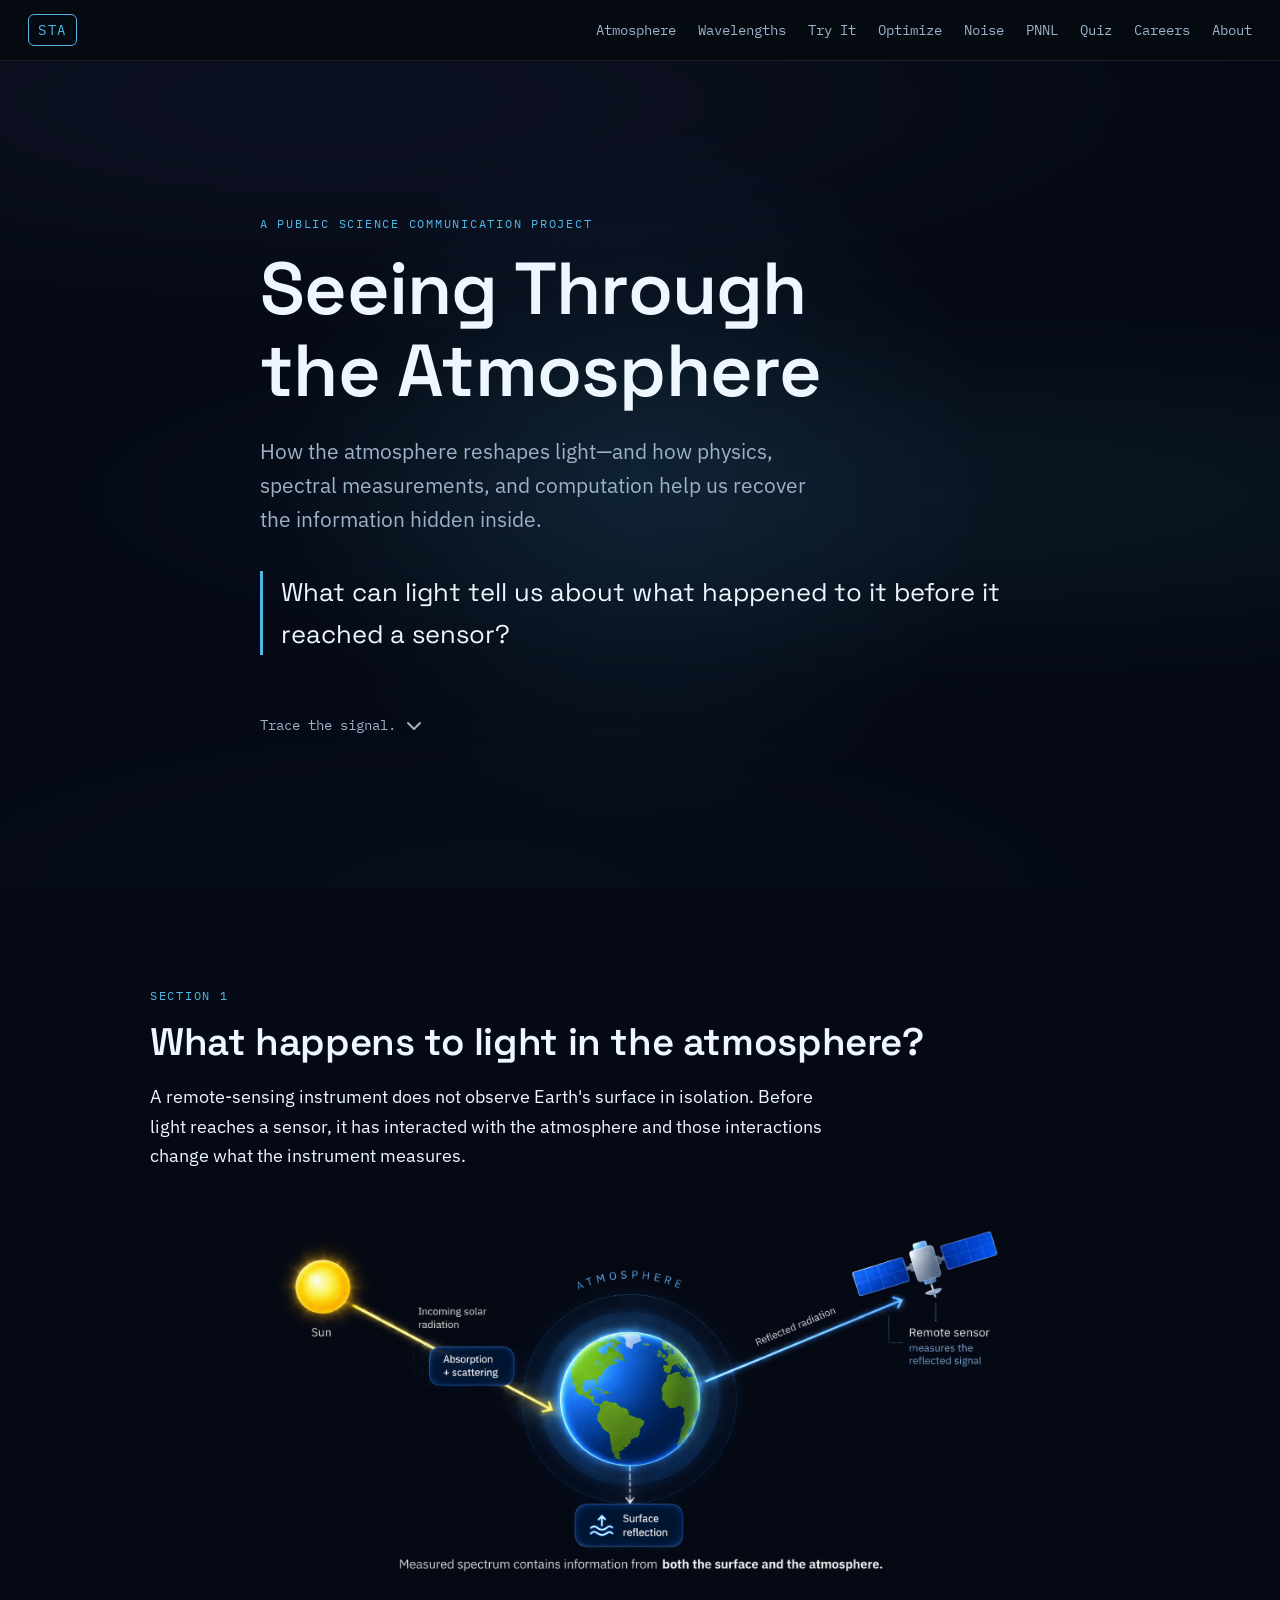
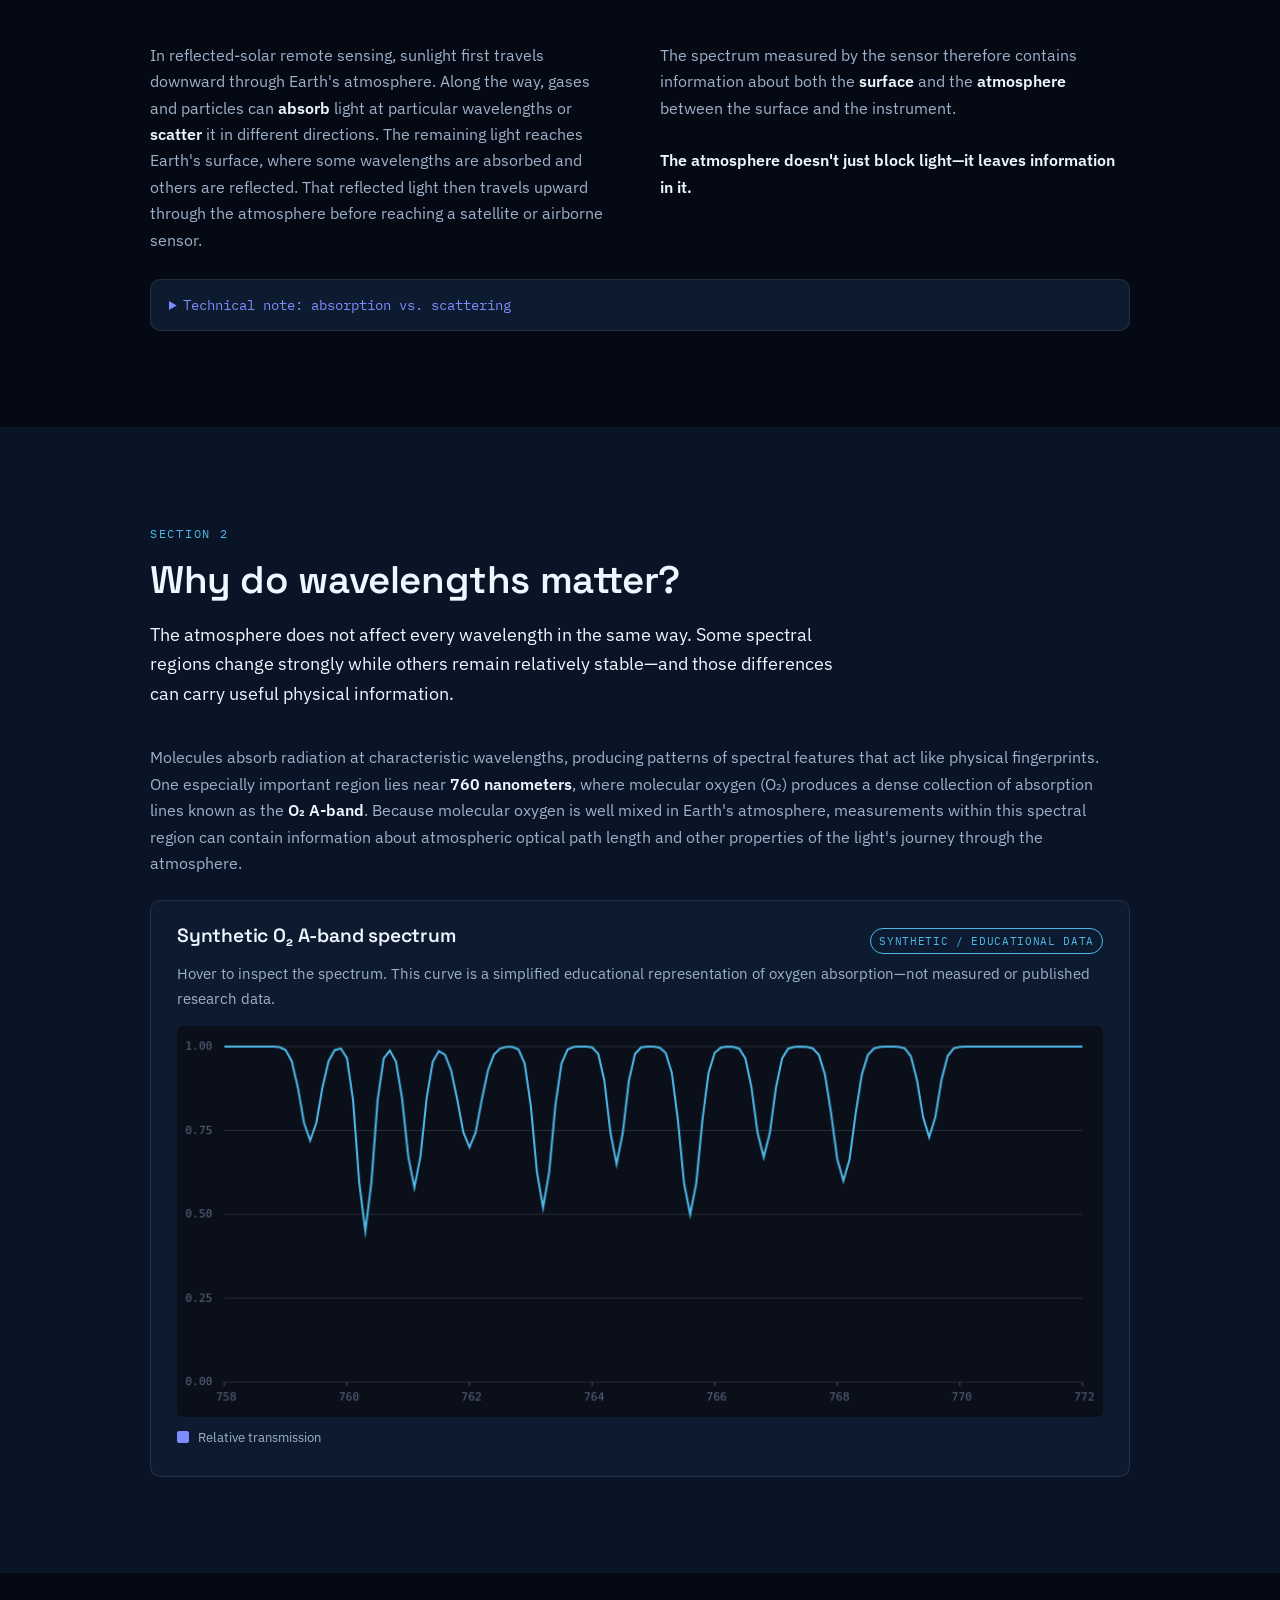
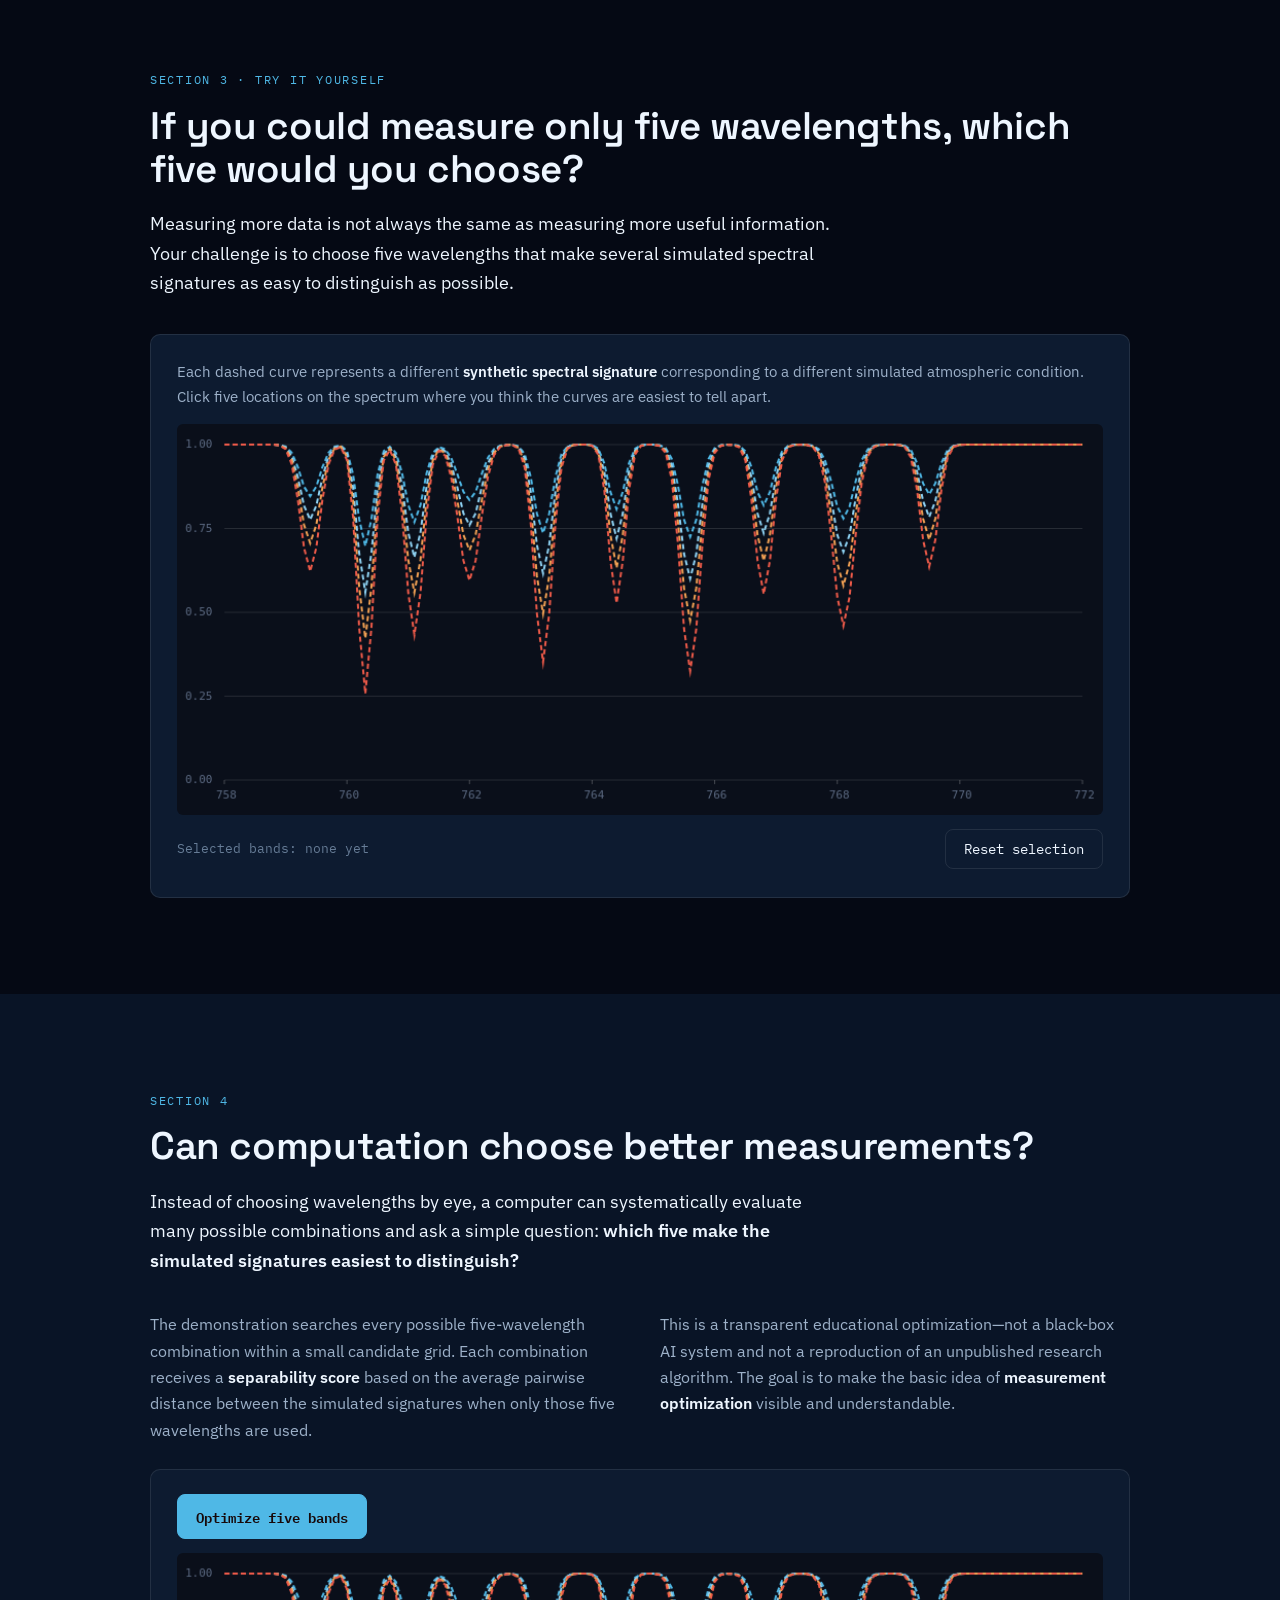
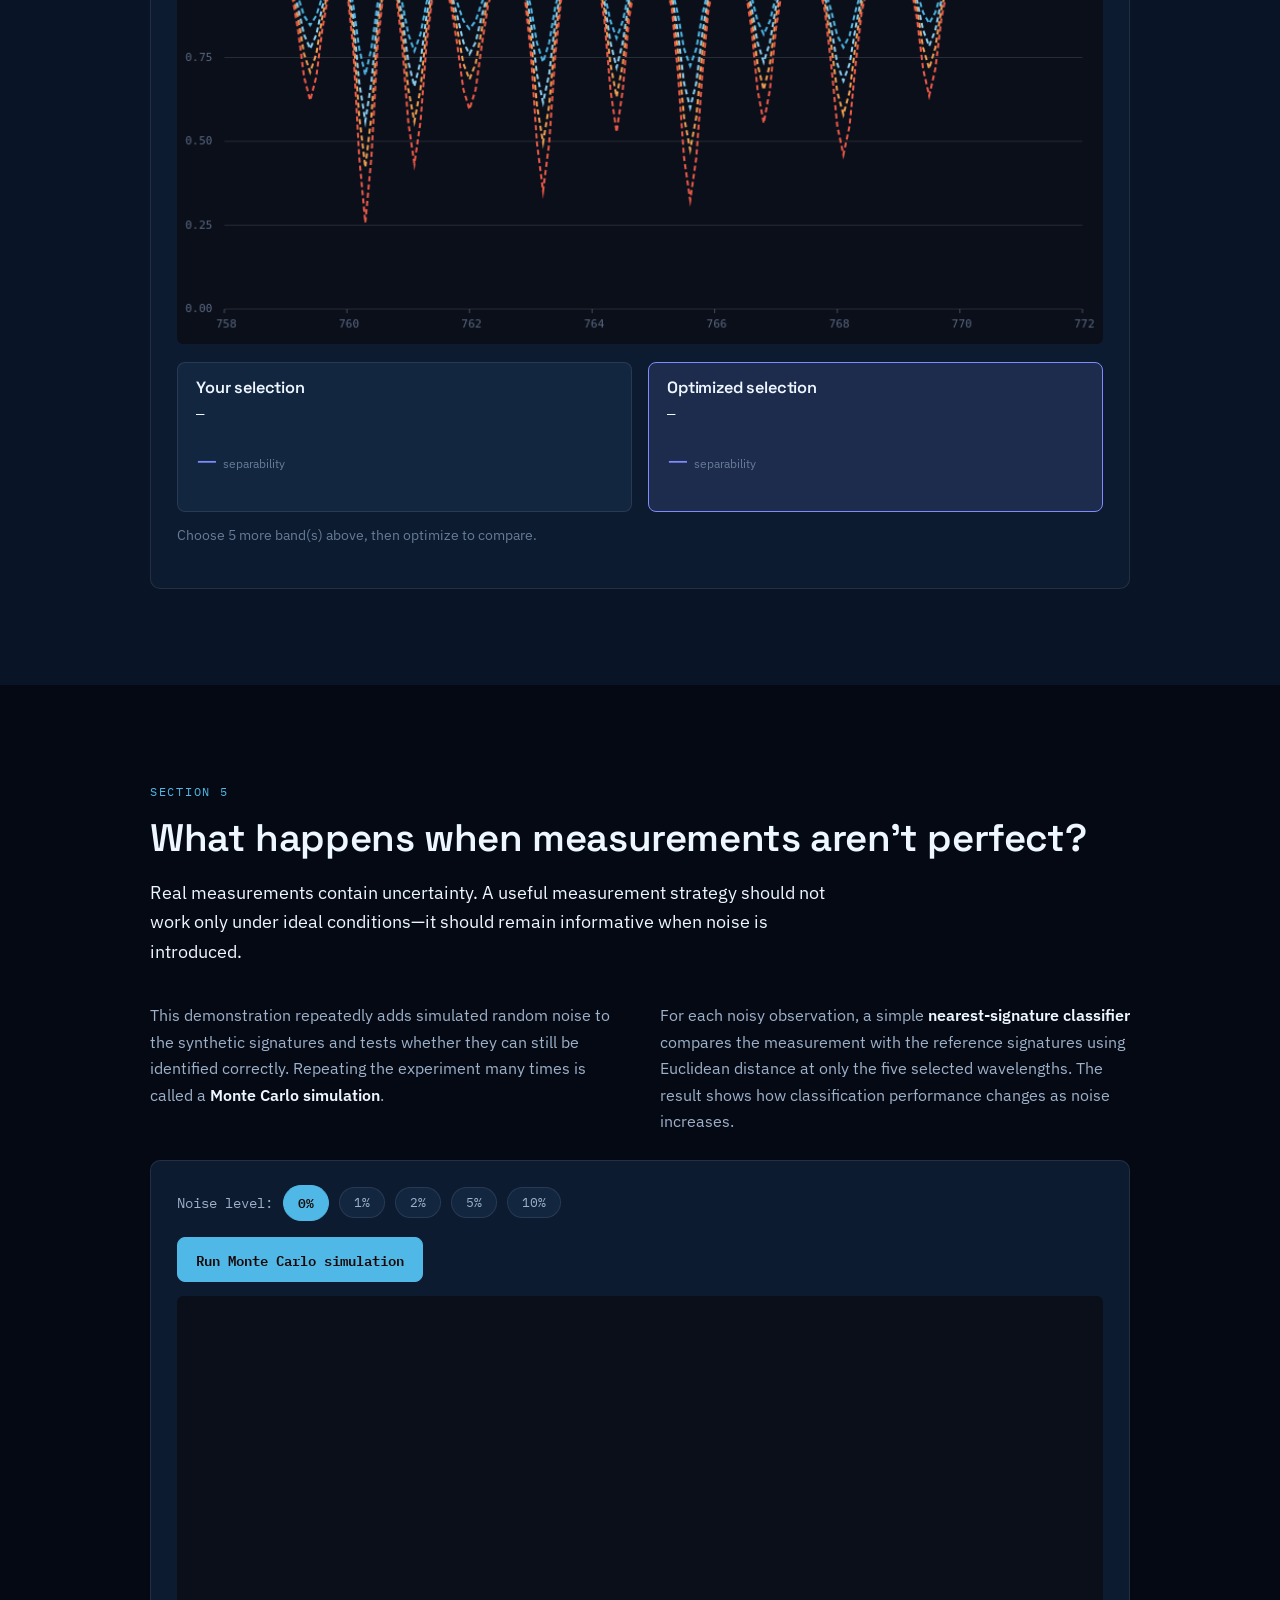
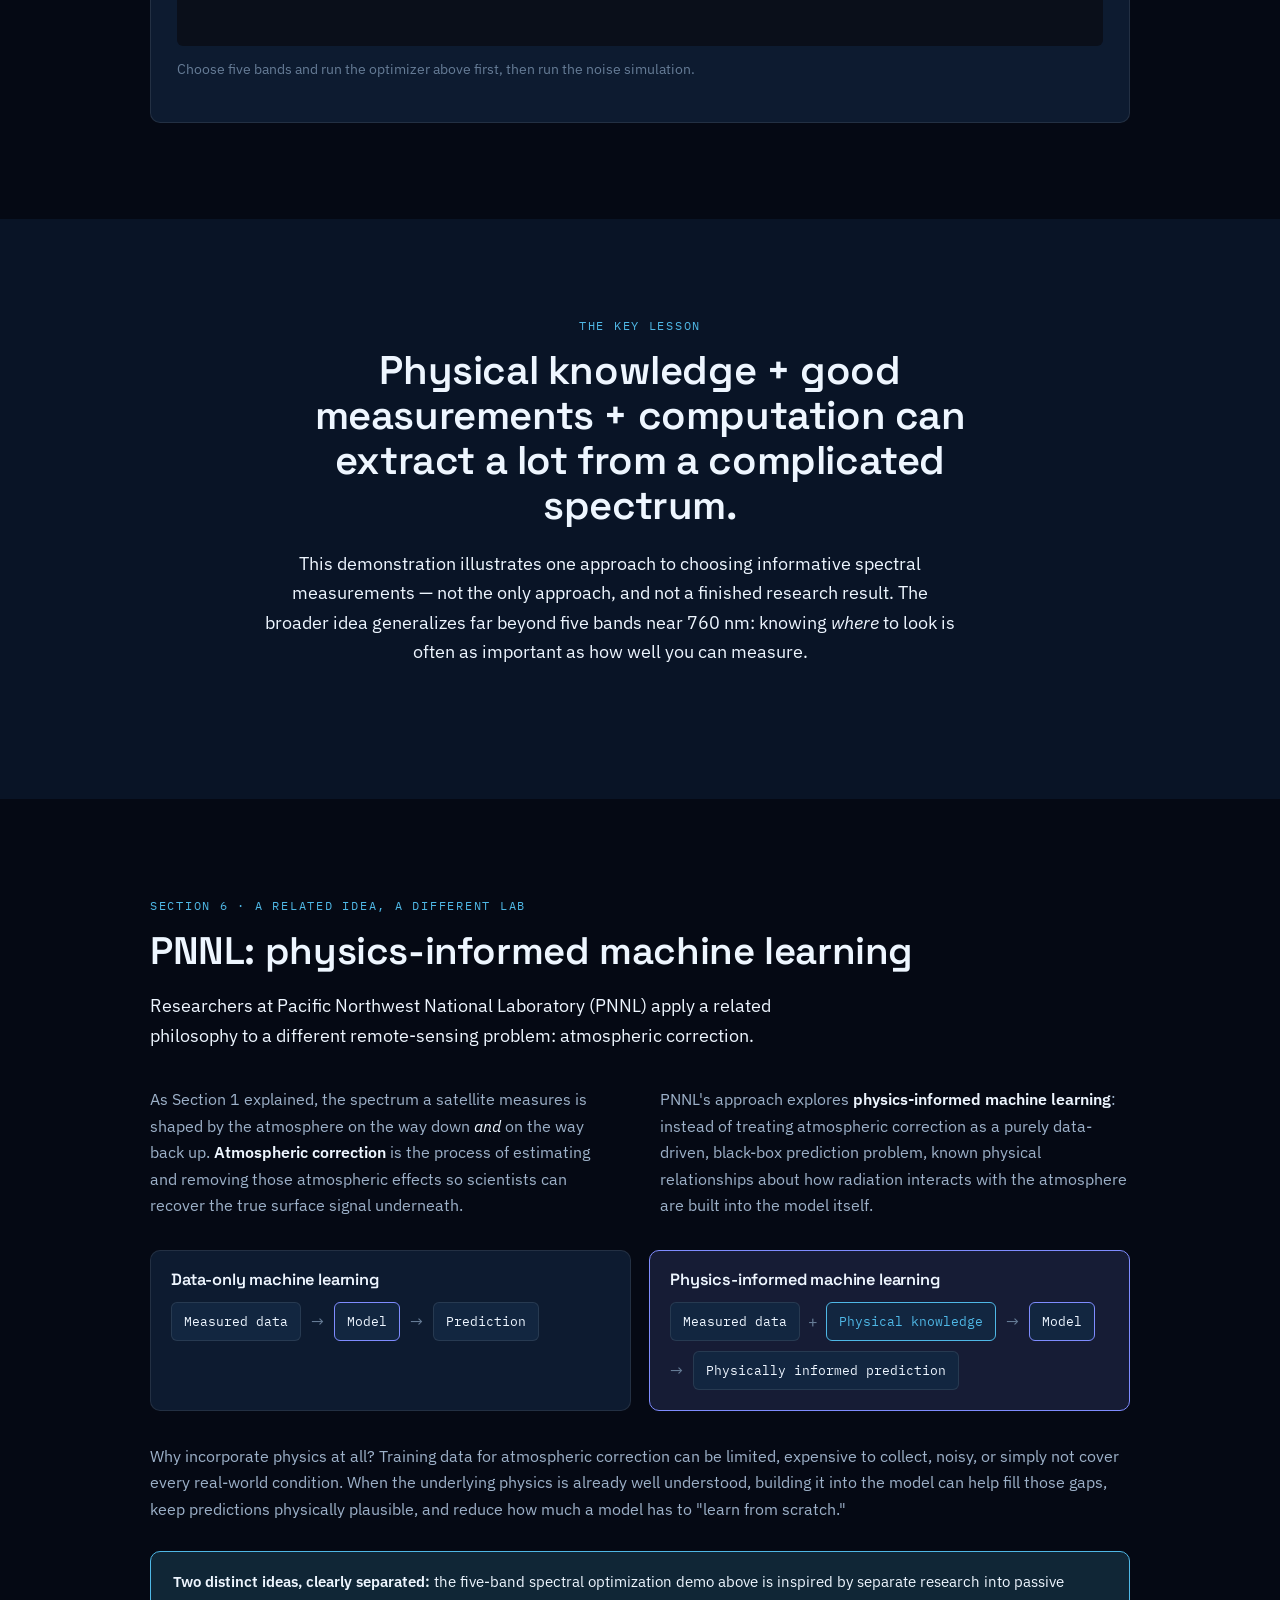
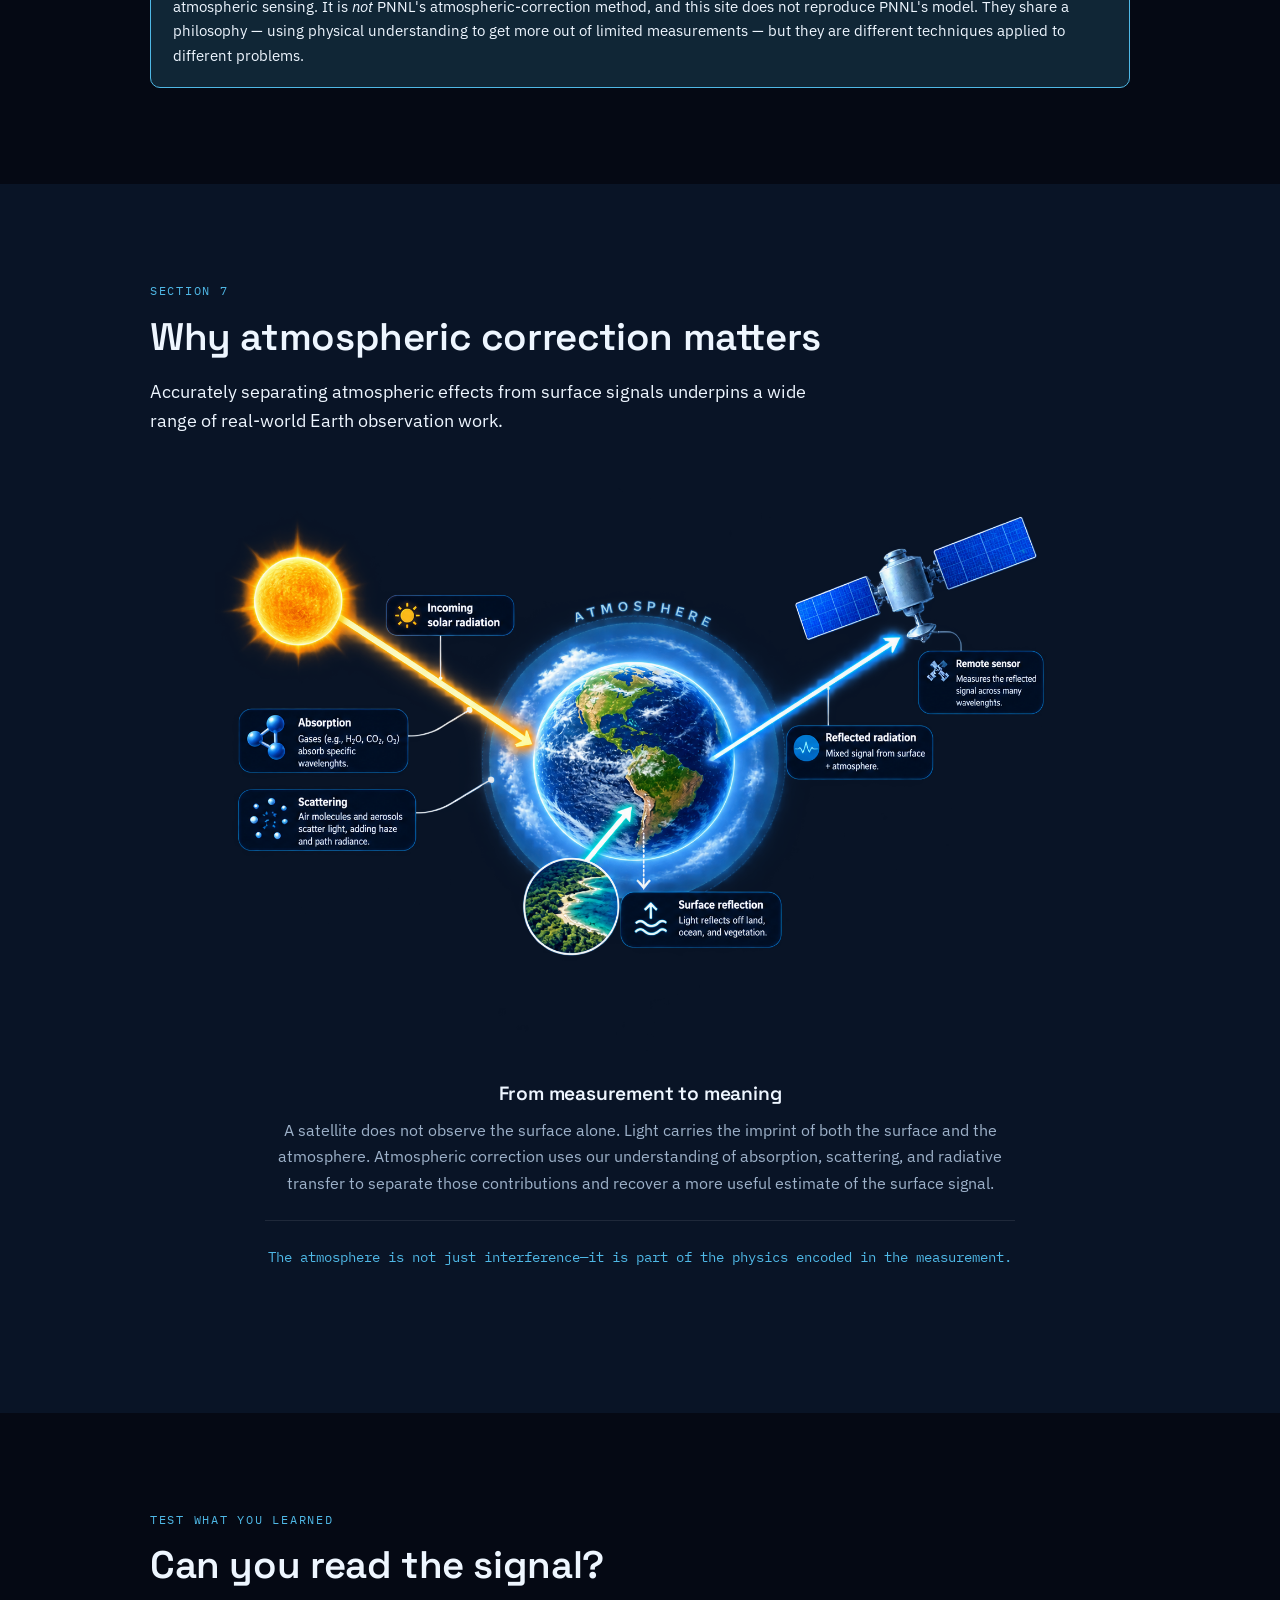
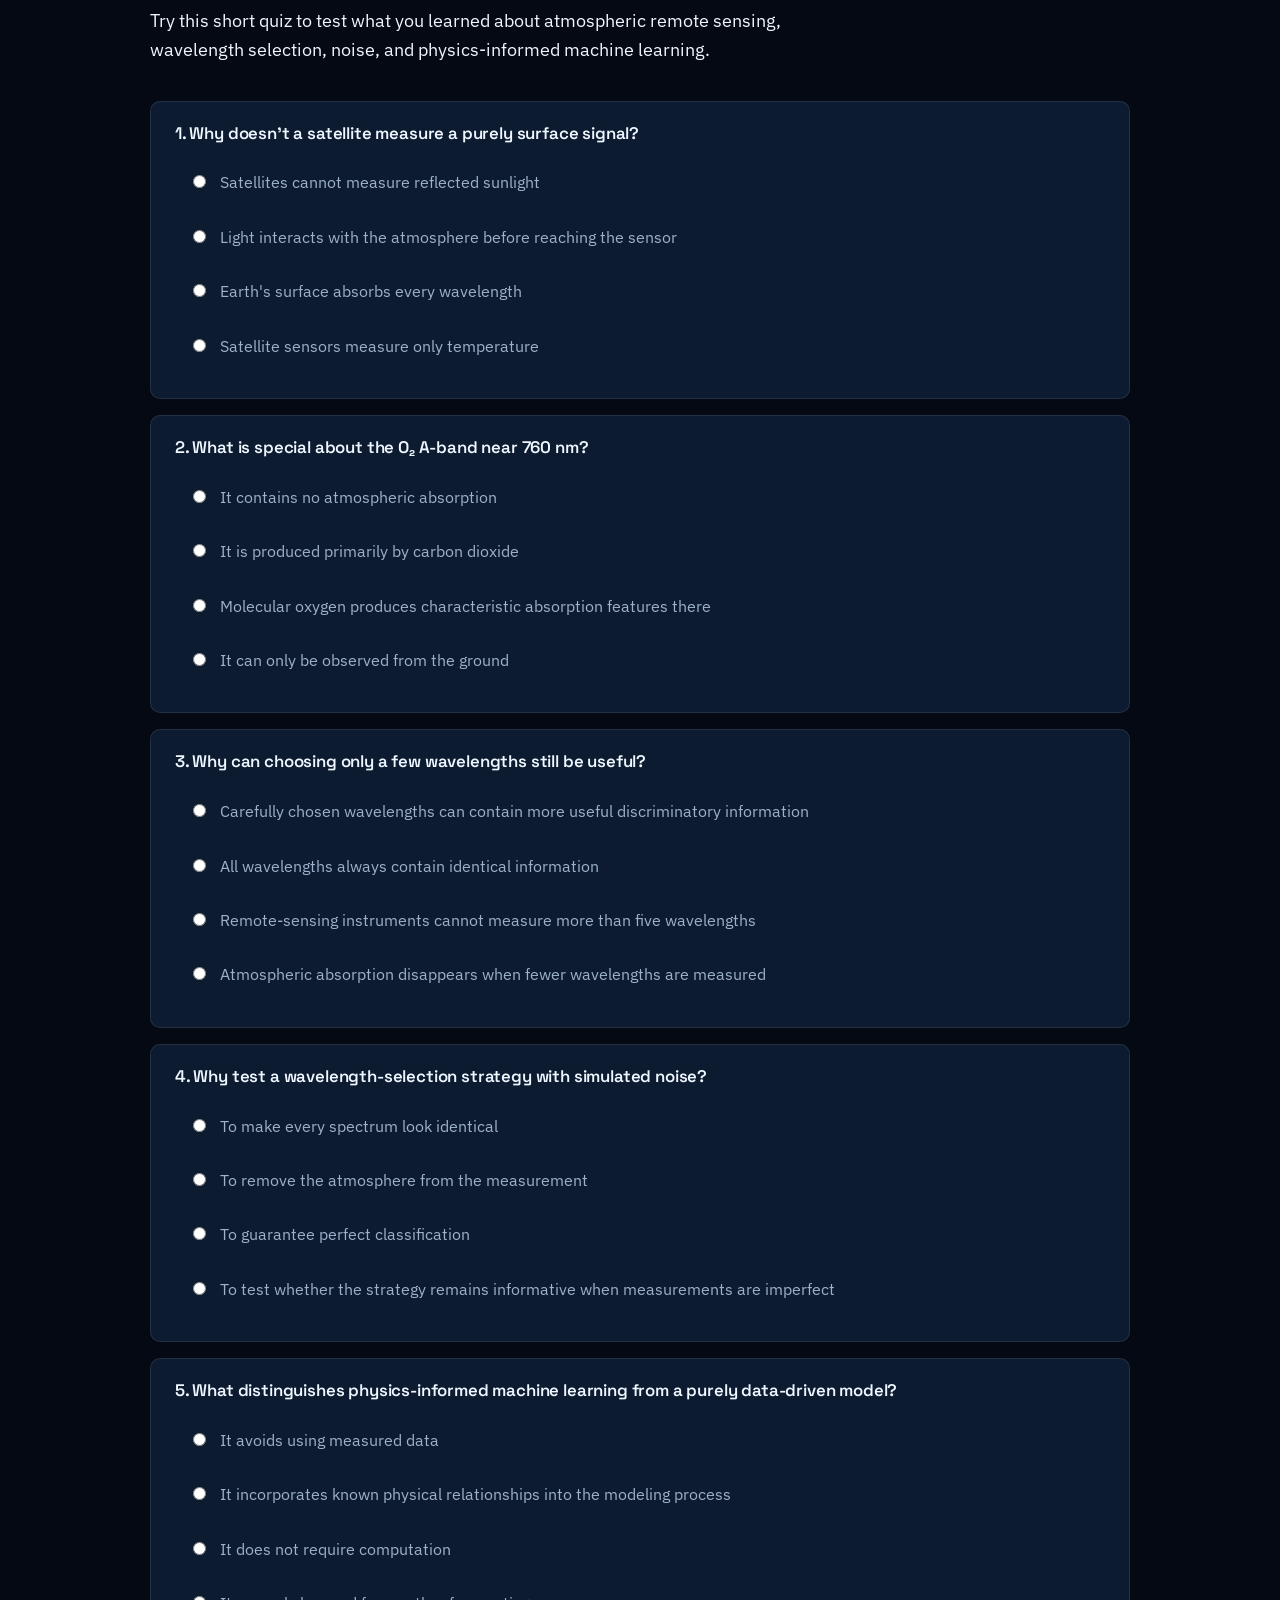
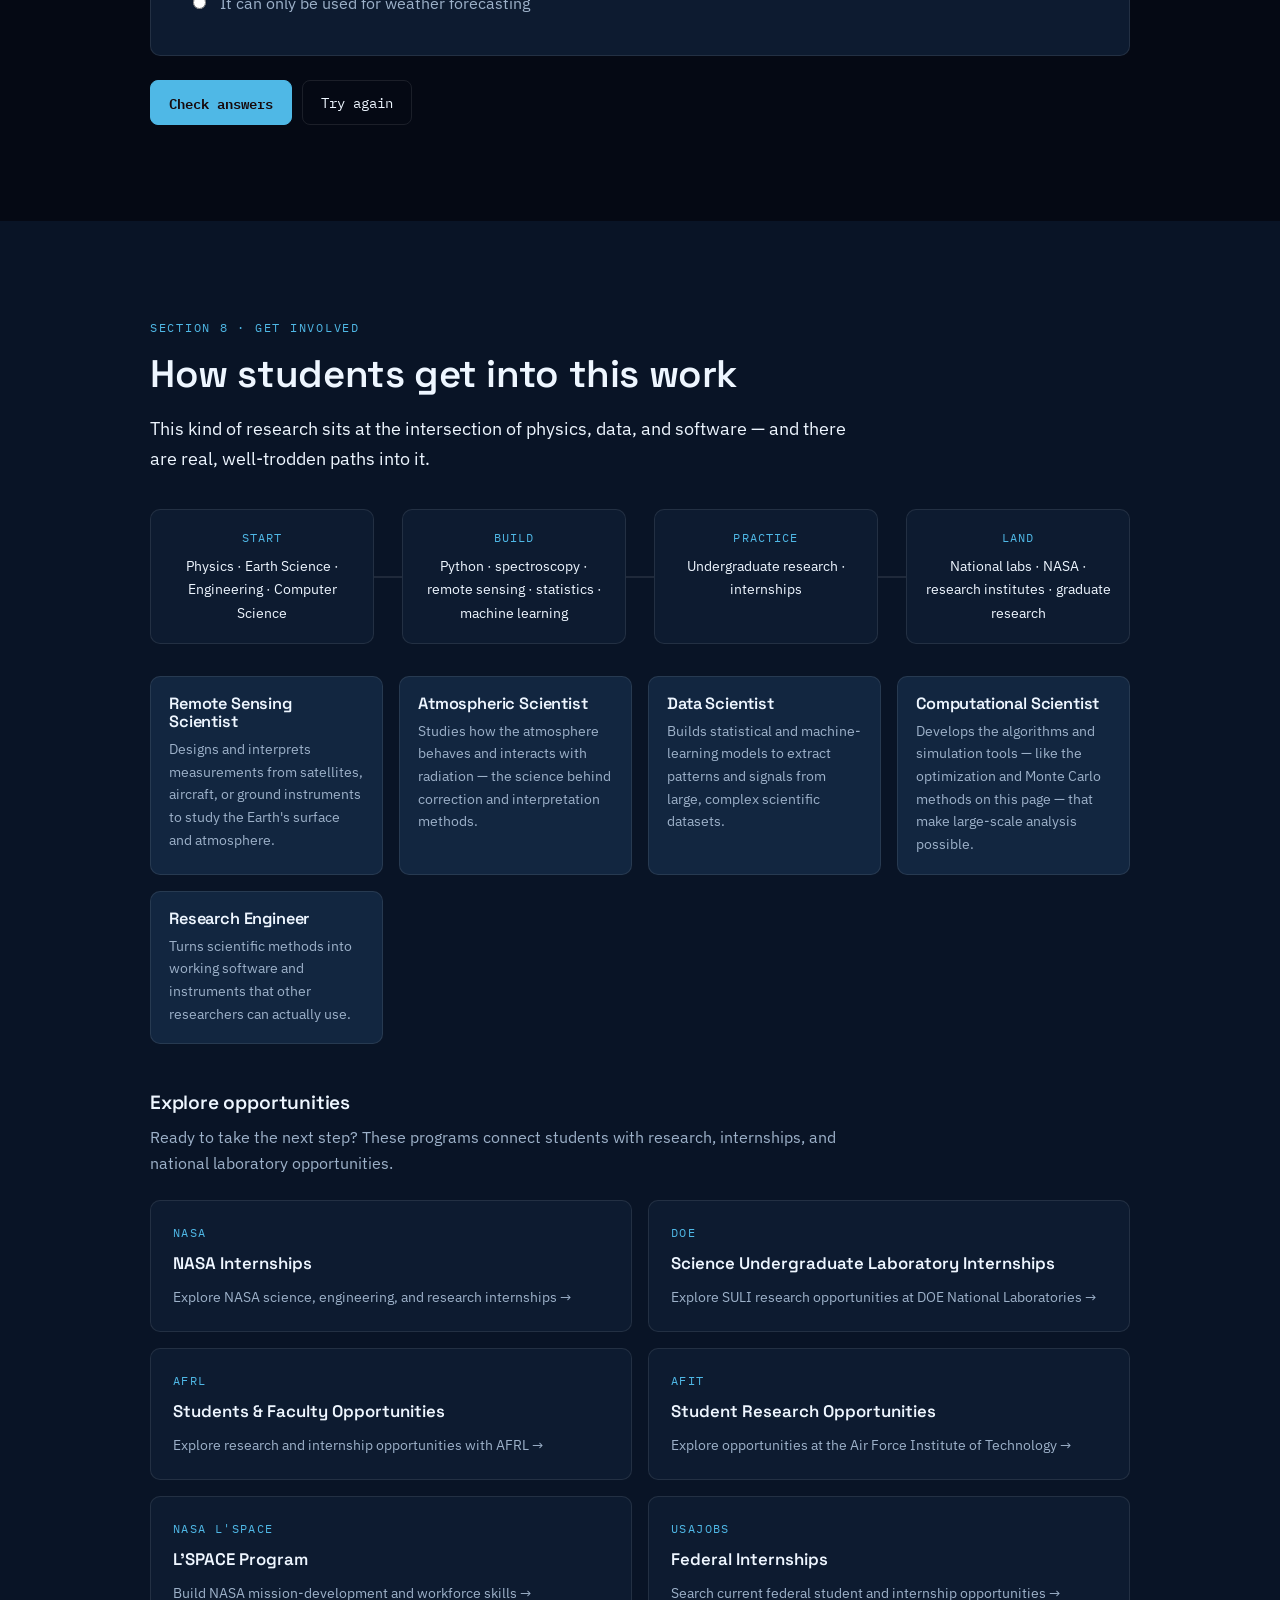
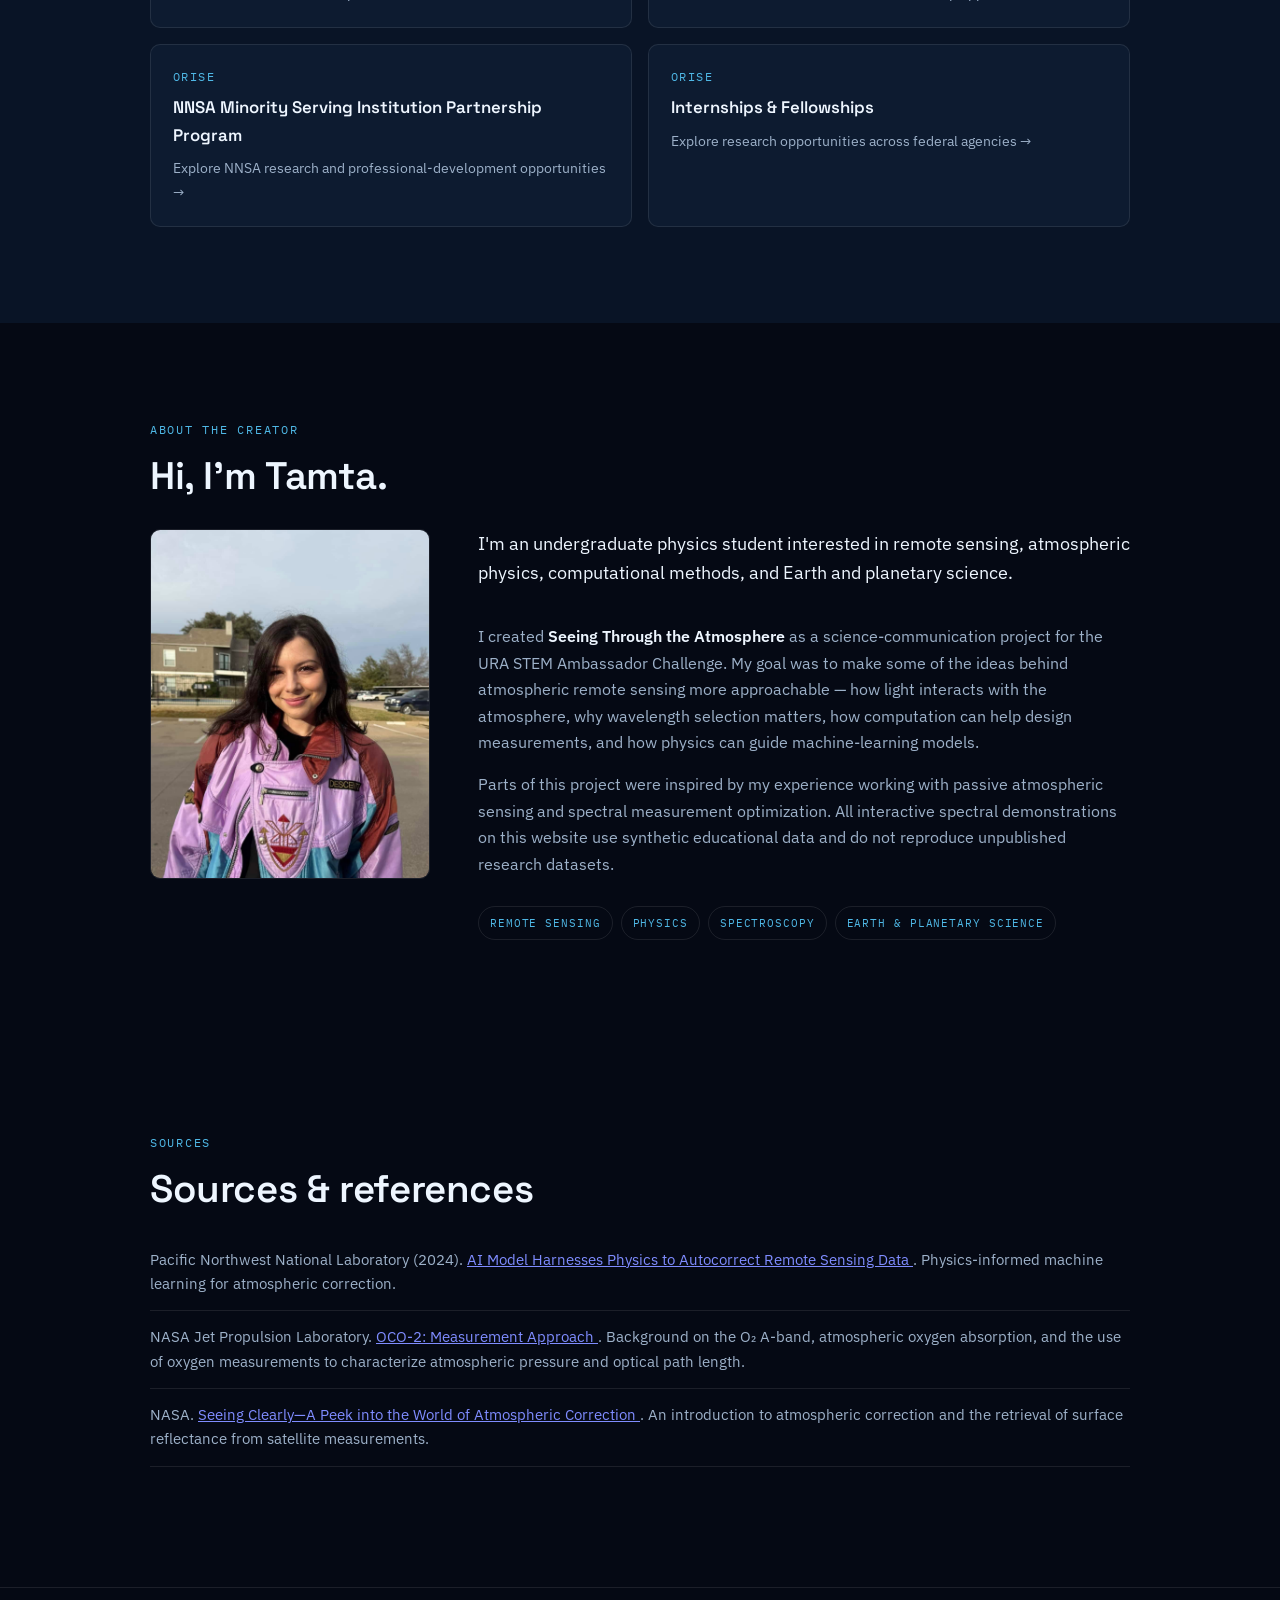
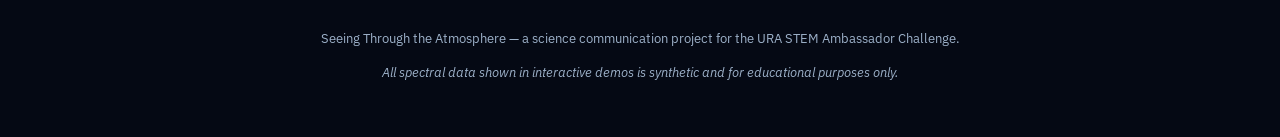
==== docs/index.html @ 49d5c873 "Update index.html" ====
<!DOCTYPE html>
<html lang="en">

<head>
  <meta charset="UTF-8">

  <meta
    name="viewport"
    content="width=device-width, initial-scale=1.0"
  >

  <title>Seeing Through the Atmosphere</title>

  <meta
    name="description"
    content="Explore how the atmosphere reshapes light and how physics, spectral measurements, and computation help us recover information from remote-sensing data."
  >

  <link
    rel="preconnect"
    href="https://fonts.googleapis.com"
  >

  <link
    rel="preconnect"
    href="https://fonts.gstatic.com"
    crossorigin
  >

  <link
    href="https://fonts.googleapis.com/css2?family=Space+Grotesk:wght@400;500;600;700&family=IBM+Plex+Sans:wght@400;500;600&family=IBM+Plex+Mono:wght@400;500&display=swap"
    rel="stylesheet"
  >

  <link
    rel="stylesheet"
    href="styles.css"
  >
</head>


<body>


<!-- =========================================================
     NAVIGATION
========================================================= -->

<nav
  class="site-nav"
  id="siteNav"
>

  <a
    href="#hero"
    class="nav-brand"
  >
    STA
  </a>

  <button
    class="nav-toggle"
    id="navToggle"
    aria-label="Toggle navigation"
    aria-expanded="false"
  >
    <span></span>
    <span></span>
    <span></span>
  </button>

  <div
    class="nav-links"
    id="navLinks"
  >

    <a href="#atmosphere">
      Atmosphere
    </a>

    <a href="#wavelengths">
      Wavelengths
    </a>

    <a href="#choose">
      Try It
    </a>

    <a href="#optimize">
      Optimize
    </a>

    <a href="#noise">
      Noise
    </a>

    <a href="#pnnl">
      PNNL
    </a>

    <a href="#quiz">
      Quiz
    </a>

    <a href="#careers">
      Careers
    </a>

    <a href="#about">
      About
    </a>

  </div>

</nav>



<!-- =========================================================
     HERO
========================================================= -->

<header
  class="hero"
  id="hero"
>

  <div
    class="hero-atmosphere"
    aria-hidden="true"
  >

    <div class="hero-band band-1"></div>
    <div class="hero-band band-2"></div>
    <div class="hero-band band-3"></div>
    <div class="hero-glow"></div>

  </div>


  <div class="hero-content">

    <p class="eyebrow">
      A public science communication project
    </p>

    <h1>
      Seeing Through<br>
      the Atmosphere
    </h1>

    <p class="hero-subtitle">
      How the atmosphere reshapes light—and how physics,
      spectral measurements, and computation help us recover
      the information hidden inside.
    </p>

    <p class="hero-question">
      What can light tell us about what happened to it
      before it reached a sensor?
    </p>

    <a
      href="#atmosphere"
      class="scroll-cue"
      aria-label="Scroll to the atmosphere section"
    >

      <span>
        Trace the signal.
      </span>

      <svg
        width="20"
        height="20"
        viewBox="0 0 20 20"
        fill="none"
      >
        <path
          d="M4 7L10 13L16 7"
          stroke="currentColor"
          stroke-width="2"
          stroke-linecap="round"
          stroke-linejoin="round"
        />
      </svg>

    </a>

  </div>

</header>



<main>



<!-- =========================================================
     SECTION 1 — WHAT HAPPENS TO LIGHT?
========================================================= -->

<section
  class="section"
  id="atmosphere"
>

  <div class="section-inner">

    <p class="eyebrow">
      Section 1
    </p>

    <h2>
      What happens to light in the atmosphere?
    </h2>

    <p class="lede">
      A remote-sensing instrument does not observe Earth's
      surface in isolation. Before light reaches a sensor,
      it has interacted with the atmosphere and those
      interactions change what the instrument measures.
    </p>

    <div class="remote-sensing-image-wrap">
      <img
        src="remote-sensing-diagram.png"
        alt="Diagram showing sunlight traveling through Earth's atmosphere to the surface, reflecting upward through the atmosphere, and reaching a remote sensor."
        class="remote-sensing-image"
      >
    </div>

    <div class="text-columns">

      <p>
        In reflected-solar remote sensing, sunlight first
        travels downward through Earth's atmosphere. Along
        the way, gases and particles can
        <strong>absorb</strong>
        light at particular wavelengths or
        <strong>scatter</strong>
        it in different directions.

        The remaining light reaches Earth's surface, where
        some wavelengths are absorbed and others are
        reflected. That reflected light then travels upward
        through the atmosphere before reaching a satellite
        or airborne sensor.
      </p>

      <p>
        The spectrum measured by the sensor therefore
        contains information about both the
        <strong>surface</strong>
        and the
        <strong>atmosphere</strong>
        between the surface and the instrument.

        <br><br>

        <strong>
          The atmosphere doesn't just block light—it leaves
          information in it.
        </strong>
      </p>

    </div>


    <details class="tech-note">

      <summary>
        Technical note: absorption vs. scattering
      </summary>

      <p>
        <strong>Absorption</strong>
        occurs when atmospheric molecules interact with
        radiation at characteristic wavelengths. Gases such
        as O₂, H₂O, and CO₂ therefore produce recognizable
        features in measured spectra.
      </p>

      <p>
        <strong>Scattering</strong>
        changes the direction in which radiation travels.
        Its strength and wavelength dependence depend on the
        molecules or particles involved, so scattering can
        also alter the signal measured by a remote sensor.
      </p>

    </details>

  </div>

</section>



<!-- =========================================================
     SECTION 2 — WHY WAVELENGTHS MATTER
========================================================= -->

<section
  class="section section-alt"
  id="wavelengths"
>

  <div class="section-inner">

    <p class="eyebrow">
      Section 2
    </p>

    <h2>
      Why do wavelengths matter?
    </h2>

    <p class="lede">
      The atmosphere does not affect every wavelength in the
      same way. Some spectral regions change strongly while
      others remain relatively stable—and those differences
      can carry useful physical information.
    </p>

    <p>
      Molecules absorb radiation at characteristic
      wavelengths, producing patterns of spectral features
      that act like physical fingerprints.

      One especially important region lies near
      <strong>760 nanometers</strong>,
      where molecular oxygen (O₂) produces a dense collection
      of absorption lines known as the
      <strong>O₂ A-band</strong>.

      Because molecular oxygen is well mixed in Earth's
      atmosphere, measurements within this spectral region
      can contain information about atmospheric optical path
      length and other properties of the light's journey
      through the atmosphere.
    </p>


    <div class="spectrum-panel">

      <div class="spectrum-header">

        <h3>
          Synthetic O₂ A-band spectrum
        </h3>

        <span class="synthetic-tag">
          Synthetic / educational data
        </span>

      </div>


      <p class="spectrum-caption">
        Hover to inspect the spectrum. This curve is a
        simplified educational representation of oxygen
        absorption—not measured or published research data.
      </p>


      <div class="canvas-wrap">

        <canvas
          id="baseSpectrumCanvas"
          width="900"
          height="380"
          role="img"
          aria-label="Synthetic relative transmission spectrum illustrating oxygen absorption features near the O2 A-band."
        >
        </canvas>

        <div
          class="canvas-tooltip"
          id="baseTooltip"
          hidden
        >
        </div>

      </div>


      <div class="spectrum-legend">

        <span>
          <i class="swatch swatch-signal"></i>
          Relative transmission
        </span>

      </div>

    </div>

  </div>

</section>



<!-- =========================================================
     SECTION 3 — CHOOSE FIVE WAVELENGTHS
========================================================= -->

<section
  class="section"
  id="choose"
>

  <div class="section-inner">

    <p class="eyebrow">
      Section 3 · Try it yourself
    </p>

    <h2>
      If you could measure only five wavelengths,
      which five would you choose?
    </h2>

    <p class="lede">
      Measuring more data is not always the same as measuring
      more useful information. Your challenge is to choose
      five wavelengths that make several simulated spectral
      signatures as easy to distinguish as possible.
    </p>


    <div class="activity-panel">

      <p class="activity-instructions">
        Each dashed curve represents a different
        <strong>synthetic spectral signature</strong>
        corresponding to a different simulated atmospheric
        condition.

        Click five locations on the spectrum where you think
        the curves are easiest to tell apart.
      </p>


      <div class="canvas-wrap">

        <canvas
          id="chooseCanvas"
          width="900"
          height="380"
          role="img"
          aria-label="Interactive synthetic spectral plot for selecting five wavelength bands."
        >
        </canvas>

        <div
          class="canvas-tooltip"
          id="chooseTooltip"
          hidden
        >
        </div>

      </div>


      <div class="activity-controls">

        <div
          class="selected-bands"
          id="selectedBandsList"
          aria-live="polite"
        >

          <span class="placeholder">
            Selected bands: none yet
          </span>

        </div>


        <div class="button-row">

          <button
            class="btn btn-secondary"
            id="resetChoose"
          >
            Reset selection
          </button>

        </div>

      </div>


      <div
        class="score-readout"
        id="chooseScoreReadout"
        hidden
      >

        <span class="score-label">
          Separability score
        </span>

        <span
          class="score-value"
          id="chooseScoreValue"
        >
          —
        </span>

        <p class="score-explain">
          This score estimates how far apart the synthetic
          signatures are, on average, when the comparison is
          restricted to your five selected wavelengths.
          Higher values indicate greater separation in this
          educational model.
        </p>

      </div>

    </div>

  </div>

</section>



<!-- =========================================================
     SECTION 4 — OPTIMIZATION
========================================================= -->

<section
  class="section section-alt"
  id="optimize"
>

  <div class="section-inner">

    <p class="eyebrow">
      Section 4
    </p>

    <h2>
      Can computation choose better measurements?
    </h2>

    <p class="lede">
      Instead of choosing wavelengths by eye, a computer can
      systematically evaluate many possible combinations and
      ask a simple question:
      <strong>
        which five make the simulated signatures easiest to
        distinguish?
      </strong>
    </p>


    <div class="text-columns">

      <p>
        The demonstration searches every possible
        five-wavelength combination within a small candidate
        grid.

        Each combination receives a
        <strong>separability score</strong>
        based on the average pairwise distance between the
        simulated signatures when only those five
        wavelengths are used.
      </p>

      <p>
        This is a transparent educational optimization—not
        a black-box AI system and not a reproduction of an
        unpublished research algorithm.

        The goal is to make the basic idea of
        <strong>measurement optimization</strong>
        visible and understandable.
      </p>

    </div>


    <div class="activity-panel">

      <button
        class="btn btn-primary"
        id="optimizeBtn"
      >
        Optimize five bands
      </button>


      <div class="canvas-wrap">

        <canvas
          id="optimizeCanvas"
          width="900"
          height="380"
          role="img"
          aria-label="Synthetic spectral plot comparing user-selected wavelength bands with computer-optimized bands."
        >
        </canvas>

      </div>


      <div
        class="compare-grid"
        id="compareGrid"
        hidden
      >

        <div class="compare-card">

          <h4>
            Your selection
          </h4>

          <p
            class="compare-bands"
            id="compareUserBands"
          >
            —
          </p>

          <p class="compare-score">

            <span id="compareUserScore">
              —
            </span>

            <small>
              separability
            </small>

          </p>

        </div>


        <div class="compare-card compare-card-highlight">

          <h4>
            Optimized selection
          </h4>

          <p
            class="compare-bands"
            id="compareOptBands"
          >
            —
          </p>

          <p class="compare-score">

            <span id="compareOptScore">
              —
            </span>

            <small>
              separability
            </small>

          </p>

        </div>

      </div>


      <p
        class="hint"
        id="optimizeHint"
      >
        Choose five bands in the section above first, then
        run the optimizer to compare your choices.
      </p>

    </div>

  </div>

</section>



<!-- =========================================================
     SECTION 5 — NOISE AND ROBUSTNESS
========================================================= -->

<section
  class="section"
  id="noise"
>

  <div class="section-inner">

    <p class="eyebrow">
      Section 5
    </p>

    <h2>
      What happens when measurements aren't perfect?
    </h2>

    <p class="lede">
      Real measurements contain uncertainty. A useful
      measurement strategy should not work only under ideal
      conditions—it should remain informative when noise is
      introduced.
    </p>


    <div class="text-columns">

      <p>
        This demonstration repeatedly adds simulated random
        noise to the synthetic signatures and tests whether
        they can still be identified correctly.

        Repeating the experiment many times is called a
        <strong>Monte Carlo simulation</strong>.
      </p>

      <p>
        For each noisy observation, a simple
        <strong>nearest-signature classifier</strong>
        compares the measurement with the reference
        signatures using Euclidean distance at only the five
        selected wavelengths.

        The result shows how classification performance
        changes as noise increases.
      </p>

    </div>


    <div class="activity-panel">

      <div
        class="noise-controls"
        role="group"
        aria-label="Select noise level"
      >

        <span class="noise-label">
          Noise level:
        </span>

        <button
          class="noise-btn active"
          data-noise="0"
        >
          0%
        </button>

        <button
          class="noise-btn"
          data-noise="1"
        >
          1%
        </button>

        <button
          class="noise-btn"
          data-noise="2"
        >
          2%
        </button>

        <button
          class="noise-btn"
          data-noise="5"
        >
          5%
        </button>

        <button
          class="noise-btn"
          data-noise="10"
        >
          10%
        </button>

      </div>


      <button
        class="btn btn-primary"
        id="runNoiseBtn"
      >
        Run Monte Carlo simulation
      </button>


      <div class="canvas-wrap">

        <canvas
          id="noiseCanvas"
          width="900"
          height="340"
          role="img"
          aria-label="Chart comparing classification accuracy for user-selected and optimized wavelength bands as simulated noise increases."
        >
        </canvas>

      </div>


      <p
        class="hint"
        id="noiseHint"
      >
        Choose five bands and run the optimizer above first,
        then run the noise simulation.
      </p>

    </div>

  </div>

</section>



<!-- ============ KEY LESSON ============ -->

<section
  class="section section-alt section-lesson"
  id="lesson"
>

  <div class="section-inner">

    <p class="eyebrow">
      The key lesson
    </p>

    <h2>
      Physical knowledge + good measurements + computation can extract a lot from a complicated spectrum.
    </h2>

    <p class="lede">
      This demonstration illustrates one approach to choosing informative
      spectral measurements — not the only approach, and not a finished
      research result. The broader idea generalizes far beyond five bands
      near 760 nm: knowing <em>where</em> to look is often as important as
      how well you can measure.
    </p>

  </div>

</section>



<!-- ============ PNNL PHYSICS-INFORMED ML ============ -->

<section
  class="section"
  id="pnnl"
>

  <div class="section-inner">

    <p class="eyebrow">
      Section 6 · A related idea, a different lab
    </p>

    <h2>
      PNNL: physics-informed machine learning
    </h2>

    <p class="lede">
      Researchers at Pacific Northwest National Laboratory (PNNL) apply
      a related philosophy to a different remote-sensing problem:
      atmospheric correction.
    </p>


    <div class="text-columns">

      <p>
        As Section 1 explained, the spectrum a satellite measures is shaped
        by the atmosphere on the way down <em>and</em> on the way back up.
        <strong>Atmospheric correction</strong> is the process of estimating
        and removing those atmospheric effects so scientists can recover
        the true surface signal underneath.
      </p>

      <p>
        PNNL's approach explores
        <strong>physics-informed machine learning</strong>:
        instead of treating atmospheric correction as a purely data-driven,
        black-box prediction problem, known physical relationships about how
        radiation interacts with the atmosphere are built into the model itself.
      </p>

    </div>


    <div class="ml-compare">

      <div class="ml-diagram">

        <h4>
          Data-only machine learning
        </h4>

        <div class="ml-flow">

          <span class="ml-box">
            Measured data
          </span>

          <span class="ml-arrow">
            →
          </span>

          <span class="ml-box ml-box-model">
            Model
          </span>

          <span class="ml-arrow">
            →
          </span>

          <span class="ml-box">
            Prediction
          </span>

        </div>

      </div>


      <div class="ml-diagram ml-diagram-highlight">

        <h4>
          Physics-informed machine learning
        </h4>

        <div class="ml-flow">

          <span class="ml-box-group">

            <span class="ml-box">
              Measured data
            </span>

            <span class="ml-plus">
              +
            </span>

            <span class="ml-box ml-box-physics">
              Physical knowledge
            </span>

          </span>

          <span class="ml-arrow">
            →
          </span>

          <span class="ml-box ml-box-model">
            Model
          </span>

          <span class="ml-arrow">
            →
          </span>

          <span class="ml-box">
            Physically informed prediction
          </span>

        </div>

      </div>

    </div>


    <p>
      Why incorporate physics at all? Training data for atmospheric correction
      can be limited, expensive to collect, noisy, or simply not cover every
      real-world condition. When the underlying physics is already well
      understood, building it into the model can help fill those gaps, keep
      predictions physically plausible, and reduce how much a model has to
      "learn from scratch."
    </p>


    <div class="callout callout-boundary">

      <p>
        <strong>Two distinct ideas, clearly separated:</strong>
        the five-band spectral optimization demo above is inspired by separate
        research into passive atmospheric sensing. It is <em>not</em> PNNL's
        atmospheric-correction method, and this site does not reproduce PNNL's
        model. They share a philosophy — using physical understanding to get
        more out of limited measurements — but they are different techniques
        applied to different problems.
      </p>

    </div>

  </div>

</section>



<!-- ============ WHY IT MATTERS ============ -->

<section
  class="section section-alt"
  id="impact"
>

  <div class="section-inner">

    <p class="eyebrow">
      Section 7
    </p>

    <h2>
      Why atmospheric correction matters
    </h2>

    <p class="lede">
      Accurately separating atmospheric effects from surface signals underpins
      a wide range of real-world Earth observation work.
    </p>


    <div class="atmospheric-correction-image-wrap">

      <img
        src="atmospheric-correction.png"
        alt="Diagram illustrating atmospheric correction and remote sensing"
        class="atmospheric-correction-image"
      >

    </div>


    <div class="correction-takeaway">

      <h3>
        From measurement to meaning
      </h3>

      <p>
        A satellite does not observe the surface alone. Light carries the
        imprint of both the surface and the atmosphere. Atmospheric correction
        uses our understanding of absorption, scattering, and radiative transfer
        to separate those contributions and recover a more useful estimate of
        the surface signal.
      </p>

      <p class="correction-key-idea">
        The atmosphere is not just interference—it is part of the physics
        encoded in the measurement.
      </p>

    </div>

  </div>

</section>



<!-- =========================================================
     QUIZ
========================================================= -->

<section
  class="section"
  id="quiz"
>

  <div class="section-inner">

    <p class="eyebrow">
      Test what you learned
    </p>

    <h2>
      Can you read the signal?
    </h2>

    <p class="lede">
      Try this short quiz to test what you learned about atmospheric
      remote sensing, wavelength selection, noise, and physics-informed
      machine learning.
    </p>


    <div class="quiz-container">


      <div
        class="quiz-question"
        data-answer="b"
      >

        <h3>
          1. Why doesn't a satellite measure a purely surface signal?
        </h3>

        <label>
          <input type="radio" name="q1" value="a">
          Satellites cannot measure reflected sunlight
        </label>

        <label>
          <input type="radio" name="q1" value="b">
          Light interacts with the atmosphere before reaching the sensor
        </label>

        <label>
          <input type="radio" name="q1" value="c">
          Earth's surface absorbs every wavelength
        </label>

        <label>
          <input type="radio" name="q1" value="d">
          Satellite sensors measure only temperature
        </label>

      </div>


      <div
        class="quiz-question"
        data-answer="c"
      >

        <h3>
          2. What is special about the O₂ A-band near 760 nm?
        </h3>

        <label>
          <input type="radio" name="q2" value="a">
          It contains no atmospheric absorption
        </label>

        <label>
          <input type="radio" name="q2" value="b">
          It is produced primarily by carbon dioxide
        </label>

        <label>
          <input type="radio" name="q2" value="c">
          Molecular oxygen produces characteristic absorption features there
        </label>

        <label>
          <input type="radio" name="q2" value="d">
          It can only be observed from the ground
        </label>

      </div>


      <div
        class="quiz-question"
        data-answer="a"
      >

        <h3>
          3. Why can choosing only a few wavelengths still be useful?
        </h3>

        <label>
          <input type="radio" name="q3" value="a">
          Carefully chosen wavelengths can contain more useful discriminatory information
        </label>

        <label>
          <input type="radio" name="q3" value="b">
          All wavelengths always contain identical information
        </label>

        <label>
          <input type="radio" name="q3" value="c">
          Remote-sensing instruments cannot measure more than five wavelengths
        </label>

        <label>
          <input type="radio" name="q3" value="d">
          Atmospheric absorption disappears when fewer wavelengths are measured
        </label>

      </div>


      <div
        class="quiz-question"
        data-answer="d"
      >

        <h3>
          4. Why test a wavelength-selection strategy with simulated noise?
        </h3>

        <label>
          <input type="radio" name="q4" value="a">
          To make every spectrum look identical
        </label>

        <label>
          <input type="radio" name="q4" value="b">
          To remove the atmosphere from the measurement
        </label>

        <label>
          <input type="radio" name="q4" value="c">
          To guarantee perfect classification
        </label>

        <label>
          <input type="radio" name="q4" value="d">
          To test whether the strategy remains informative when measurements are imperfect
        </label>

      </div>


      <div
        class="quiz-question"
        data-answer="b"
      >

        <h3>
          5. What distinguishes physics-informed machine learning from a purely data-driven model?
        </h3>

        <label>
          <input type="radio" name="q5" value="a">
          It avoids using measured data
        </label>

        <label>
          <input type="radio" name="q5" value="b">
          It incorporates known physical relationships into the modeling process
        </label>

        <label>
          <input type="radio" name="q5" value="c">
          It does not require computation
        </label>

        <label>
          <input type="radio" name="q5" value="d">
          It can only be used for weather forecasting
        </label>

      </div>


      <div class="quiz-actions">

        <button
          class="btn btn-primary"
          id="checkQuiz"
        >
          Check answers
        </button>

        <button
          class="btn btn-secondary"
          id="resetQuiz"
        >
          Try again
        </button>

      </div>


      <div
        class="quiz-result"
        id="quizResult"
        aria-live="polite"
      ></div>


    </div>

  </div>

</section>



<!-- =========================================================
     CAREERS
========================================================= -->

<section
  class="section section-alt"
  id="careers"
>

  <div class="section-inner">

    <p class="eyebrow">
      Section 8 · Get involved
    </p>

    <h2>
      How students get into this work
    </h2>

    <p class="lede">
      This kind of research sits at the intersection of physics,
      data, and software — and there are real, well-trodden paths into it.
    </p>


    <div class="pathway">

      <div class="pathway-step">
        <span class="pathway-index">Start</span>
        <p>
          Physics · Earth Science · Engineering · Computer Science
        </p>
      </div>

      <div class="pathway-connector"></div>

      <div class="pathway-step">
        <span class="pathway-index">Build</span>
        <p>
          Python · spectroscopy · remote sensing · statistics · machine learning
        </p>
      </div>

      <div class="pathway-connector"></div>

      <div class="pathway-step">
        <span class="pathway-index">Practice</span>
        <p>
          Undergraduate research · internships
        </p>
      </div>

      <div class="pathway-connector"></div>

      <div class="pathway-step">
        <span class="pathway-index">Land</span>
        <p>
          National labs · NASA · research institutes · graduate research
        </p>
      </div>

    </div>


    <div class="role-grid">

      <div class="role-card">
        <h4>
          Remote Sensing Scientist
        </h4>
        <p>
          Designs and interprets measurements from satellites, aircraft,
          or ground instruments to study the Earth's surface and atmosphere.
        </p>
      </div>

      <div class="role-card">
        <h4>
          Atmospheric Scientist
        </h4>
        <p>
          Studies how the atmosphere behaves and interacts with radiation —
          the science behind correction and interpretation methods.
        </p>
      </div>

      <div class="role-card">
        <h4>
          Data Scientist
        </h4>
        <p>
          Builds statistical and machine-learning models to extract patterns
          and signals from large, complex scientific datasets.
        </p>
      </div>

      <div class="role-card">
        <h4>
          Computational Scientist
        </h4>
        <p>
          Develops the algorithms and simulation tools — like the optimization
          and Monte Carlo methods on this page — that make large-scale analysis
          possible.
        </p>
      </div>

      <div class="role-card">
        <h4>
          Research Engineer
        </h4>
        <p>
          Turns scientific methods into working software and instruments
          that other researchers can actually use.
        </p>
      </div>

    </div>


    <div class="student-links">

      <h3>
        Explore opportunities
      </h3>

      <p>
        Ready to take the next step? These programs connect students with
        research, internships, and national laboratory opportunities.
      </p>


      <div class="student-link-grid">


        <a
          href="https://stemgateway.nasa.gov/s/explore-opportunities?opportunitytype=internships"
          target="_blank"
          rel="noopener noreferrer"
          class="student-link-card"
        >
          <span class="student-link-label">
            NASA
          </span>

          <strong>
            NASA Internships
          </strong>

          <span>
            Explore NASA science, engineering, and research internships →
          </span>
        </a>


        <a
          href="https://science.osti.gov/wdts/suli"
          target="_blank"
          rel="noopener noreferrer"
          class="student-link-card"
        >
          <span class="student-link-label">
            DOE
          </span>

          <strong>
            Science Undergraduate Laboratory Internships
          </strong>

          <span>
            Explore SULI research opportunities at DOE National Laboratories →
          </span>
        </a>


        <a
          href="https://afresearchlab.com/careers-and-opportunities/students-and-faculty/"
          target="_blank"
          rel="noopener noreferrer"
          class="student-link-card"
        >
          <span class="student-link-label">
            AFRL
          </span>

          <strong>
            Students &amp; Faculty Opportunities
          </strong>

          <span>
            Explore research and internship opportunities with AFRL →
          </span>
        </a>


        <a
          href="https://www.afit.edu/CZ/page.cfm?page=514"
          target="_blank"
          rel="noopener noreferrer"
          class="student-link-card"
        >
          <span class="student-link-label">
            AFIT
          </span>

          <strong>
            Student Research Opportunities
          </strong>

          <span>
            Explore opportunities at the Air Force Institute of Technology →
          </span>
        </a>


        <a
          href="https://www.lspace.asu.edu/"
          target="_blank"
          rel="noopener noreferrer"
          class="student-link-card"
        >
          <span class="student-link-label">
            NASA L'SPACE
          </span>

          <strong>
            L'SPACE Program
          </strong>

          <span>
            Build NASA mission-development and workforce skills →
          </span>
        </a>


        <a
          href="https://intern.usajobs.gov/search/results?wt=15328&s=salary&sd=desc&p=1"
          target="_blank"
          rel="noopener noreferrer"
          class="student-link-card"
        >
          <span class="student-link-label">
            USAJOBS
          </span>

          <strong>
            Federal Internships
          </strong>

          <span>
            Search current federal student and internship opportunities →
          </span>
        </a>


        <a
          href="https://orise.orau.gov/NNSA-IMPACT/"
          target="_blank"
          rel="noopener noreferrer"
          class="student-link-card"
        >
          <span class="student-link-label">
            ORISE
          </span>

          <strong>
            NNSA Minority Serving Institution Partnership Program
          </strong>

          <span>
            Explore NNSA research and professional-development opportunities →
          </span>
        </a>


        <a
          href="https://orise.orau.gov/internships-fellowships/index.html"
          target="_blank"
          rel="noopener noreferrer"
          class="student-link-card"
        >
          <span class="student-link-label">
            ORISE
          </span>

          <strong>
            Internships &amp; Fellowships
          </strong>

          <span>
            Explore research opportunities across federal agencies →
          </span>
        </a>


      </div>

    </div>

  </div>

</section>



<!-- =========================================================
     ABOUT THE CREATOR
========================================================= -->

<section
  class="section"
  id="about"
>

  <div class="section-inner">

    <p class="eyebrow">
      About the creator
    </p>

    <h2>
      Hi, I'm Tamta.
    </h2>


    <div class="about-creator">


      <div class="about-photo-wrap">

        <img
          src="tamta-burduli.jpg"
          alt="Tamta Burduli"
          class="about-photo"
        >

      </div>


      <div class="about-creator-text">

        <p class="lede">
          I'm an undergraduate physics student interested in remote sensing,
          atmospheric physics, computational methods, and Earth and planetary
          science.
        </p>

        <p>
          I created
          <strong>Seeing Through the Atmosphere</strong>
          as a science-communication project for the URA STEM Ambassador
          Challenge. My goal was to make some of the ideas behind atmospheric
          remote sensing more approachable — how light interacts with the
          atmosphere, why wavelength selection matters, how computation can
          help design measurements, and how physics can guide machine-learning
          models.
        </p>

        <p>
          Parts of this project were inspired by my experience working with
          passive atmospheric sensing and spectral measurement optimization.
          All interactive spectral demonstrations on this website use synthetic
          educational data and do not reproduce unpublished research datasets.
        </p>


        <div class="about-interests">

          <span>
            REMOTE SENSING
          </span>

          <span>
            PHYSICS
          </span>

          <span>
            SPECTROSCOPY
          </span>

          <span>
            EARTH &amp; PLANETARY SCIENCE
          </span>

        </div>


      </div>

    </div>

  </div>

</section>



<!-- =========================================================
     SOURCES & REFERENCES
========================================================= -->

<section
  class="section"
  id="references"
>

  <div class="section-inner">

    <p class="eyebrow">
      Sources
    </p>

    <h2>
      Sources &amp; references
    </h2>


    <ul
      class="ref-list"
      id="refList"
    >

      <li>
        Pacific Northwest National Laboratory (2024).

        <a
          href="https://www.pnnl.gov/news-media/ai-model-harnesses-physics-autocorrect-remote-sensing-data"
          target="_blank"
          rel="noopener noreferrer"
        >
          AI Model Harnesses Physics to Autocorrect Remote Sensing Data
        </a>.

        Physics-informed machine learning for atmospheric correction.
      </li>


      <li>
        NASA Jet Propulsion Laboratory.

        <a
          href="https://ocov2.jpl.nasa.gov/science/measurement-approach/"
          target="_blank"
          rel="noopener noreferrer"
        >
          OCO-2: Measurement Approach
        </a>.

        Background on the O₂ A-band, atmospheric oxygen absorption,
        and the use of oxygen measurements to characterize atmospheric
        pressure and optical path length.
      </li>


      <li>
        NASA.

        <a
          href="https://science.nasa.gov/missions/landsat/seeing-clearlya-peek-into-the-world-of-atmospheric-correction/"
          target="_blank"
          rel="noopener noreferrer"
        >
          Seeing Clearly—A Peek into the World of Atmospheric Correction
        </a>.

        An introduction to atmospheric correction and the retrieval
        of surface reflectance from satellite measurements.
      </li>


    </ul>

  </div>

</section>



</main>



<footer class="site-footer">

  <p>
    Seeing Through the Atmosphere — a science communication project
    for the URA STEM Ambassador Challenge.
  </p>

  <p class="footer-disclaimer">
    All spectral data shown in interactive demos is synthetic and
    for educational purposes only.
  </p>

</footer>



<script src="script.js"></script>


<!-- =========================================================
     QUIZ LOGIC
========================================================= -->

<script>

document.addEventListener('DOMContentLoaded', () => {

  const checkQuizBtn = document.getElementById('checkQuiz');
  const resetQuizBtn = document.getElementById('resetQuiz');
  const quizResult = document.getElementById('quizResult');


  if (!checkQuizBtn || !resetQuizBtn || !quizResult) {
    return;
  }


  checkQuizBtn.addEventListener('click', () => {

    const questions =
      document.querySelectorAll('.quiz-question');

    let score = 0;
    let answered = 0;


    questions.forEach((question) => {

      const selected =
        question.querySelector(
          'input[type="radio"]:checked'
        );


      question.classList.remove(
        'correct',
        'incorrect'
      );


      if (!selected) {
        return;
      }


      answered++;


      if (selected.value === question.dataset.answer) {

        score++;

        question.classList.add('correct');

      } else {

        question.classList.add('incorrect');

      }

    });


    quizResult.style.display = 'block';


    if (answered < questions.length) {

      quizResult.textContent =
        `You've answered ${answered} of ${questions.length} questions. Complete all five to see your final score.`;

      return;

    }


    if (score === questions.length) {

      quizResult.textContent =
        `${score}/${questions.length} — Excellent. You’re thinking like a remote-sensing scientist.`;

    } else if (score >= 3) {

      quizResult.textContent =
        `${score}/${questions.length} — Nice work. You’ve got the main ideas. Review the sections you missed and try again.`;

    } else {

      quizResult.textContent =
        `${score}/${questions.length} — Keep exploring the signal. Revisit the atmosphere, wavelengths, and physics-informed ML sections and try again.`;

    }

  });



  resetQuizBtn.addEventListener('click', () => {

    document
      .querySelectorAll('.quiz-question')
      .forEach((question) => {

        question.classList.remove(
          'correct',
          'incorrect'
        );


        question
          .querySelectorAll('input[type="radio"]')
          .forEach((input) => {

            input.checked = false;

          });

      });


    quizResult.style.display = 'none';
    quizResult.textContent = '';

  });

});

</script>



</body>
</html>
---- docs/styles.css ----
/* =========================================================
   Seeing Through the Atmosphere — Stylesheet
   Design tokens:
     Background:   #070b12 (deep space) / #0c1220 (alt panel)
     Surface:      #10192c
     Text:         #eef2f8 / dim #93a1b8
     Accent A:     #ef5b4a  — spectral red, ~760nm O2 A-band motif
     Accent B:     #4fb8e6  — atmosphere blue
     Line:         rgba(255,255,255,0.08)
     Display type: 'Space Grotesk'
     Body type:    'IBM Plex Sans'
     Data/mono:    'IBM Plex Mono'
   ========================================================= */

:root {
  --bg: #050914;
  --bg-alt: #091426;
  --surface: #0d1b30;
  --surface-2: #122640;

  --line: rgba(255,255,255,0.09);

  --text: #eef6ff;
  --text-dim: #9db1c9;
  --text-faint: #667c96;

  --accent: #4fb8e6;
  --accent-soft: rgba(79,184,230,0.16);

  --accent2: #7f8cff;
  --accent2-soft: rgba(127,140,255,0.14);

  --radius: 10px;
  --max: 980px;

  --font-display: 'Space Grotesk', sans-serif;
  --font-body: 'IBM Plex Sans', sans-serif;
  --font-mono: 'IBM Plex Mono', monospace;
}

* {
  box-sizing: border-box;
}

html {
  scroll-behavior: smooth;
}

@media (prefers-reduced-motion: reduce) {
  html {
    scroll-behavior: auto;
  }

  *,
  *::before,
  *::after {
    animation-duration: 0.01ms !important;
    animation-iteration-count: 1 !important;
    transition-duration: 0.01ms !important;
  }
}

body {
  margin: 0;
  background: var(--bg);
  color: var(--text);
  font-family: var(--font-body);
  line-height: 1.65;
  -webkit-font-smoothing: antialiased;
}

h1,
h2,
h3,
h4 {
  font-family: var(--font-display);
  font-weight: 600;
  line-height: 1.12;
  margin: 0 0 0.5em;
  letter-spacing: -0.01em;
}

h2 {
  font-size: clamp(1.6rem, 3.2vw, 2.4rem);
}

h3 {
  font-size: 1.2rem;
}

h4 {
  font-size: 1.02rem;
  margin-bottom: 0.4em;
}

p {
  margin: 0 0 1em;
  color: var(--text-dim);
}

strong {
  color: var(--text);
  font-weight: 600;
}

em {
  color: var(--text);
  font-style: italic;
}

a {
  color: var(--accent2);
}

::selection {
  background: var(--accent-soft);
  color: var(--text);
}


/* ---------- Nav ---------- */

.site-nav {
  position: sticky;
  top: 0;
  z-index: 100;
  display: flex;
  align-items: center;
  justify-content: space-between;
  padding: 14px 28px;
  background: rgba(7,11,18,0.82);
  backdrop-filter: blur(10px);
  border-bottom: 1px solid var(--line);
}

.nav-brand {
  font-family: var(--font-mono);
  font-size: 0.85rem;
  letter-spacing: 0.12em;
  color: var(--accent);
  text-decoration: none;
  border: 1px solid var(--accent);
  padding: 4px 9px;
  border-radius: 6px;
}

.nav-links {
  display: flex;
  gap: 22px;
}

.nav-links a {
  color: var(--text-dim);
  text-decoration: none;
  font-size: 0.88rem;
  font-family: var(--font-mono);
  transition: color 0.15s;
}

.nav-links a:hover,
.nav-links a:focus-visible {
  color: var(--text);
}

.nav-toggle {
  display: none;
  flex-direction: column;
  gap: 4px;
  background: none;
  border: none;
  cursor: pointer;
  padding: 6px;
}

.nav-toggle span {
  width: 20px;
  height: 2px;
  background: var(--text);
  display: block;
}


/* ---------- Hero ---------- */

.hero {
  position: relative;
  min-height: 92vh;
  display: flex;
  align-items: center;
  overflow: hidden;
  padding: 40px 28px;
}

.hero-atmosphere {
  position: absolute;
  inset: 0;
  z-index: 0;
}

.hero-band {
  position: absolute;
  left: -10%;
  right: -10%;
  height: 45%;
  filter: blur(60px);
  opacity: 0.5;
}

.band-1 {
  top: -10%;
  background: radial-gradient(
    ellipse at 30% 30%,
    var(--accent2-soft),
    transparent 70%
  );
}

.band-2 {
  top: 30%;
  background: radial-gradient(
    ellipse at 70% 50%,
    rgba(79,184,230,0.18),
    transparent 70%
  );
  animation: drift 9s ease-in-out infinite;
}

.band-3 {
  bottom: -15%;
  background: radial-gradient(
    ellipse at 40% 70%,
    rgba(79,184,230,0.08),
    transparent 70%
  );
}

.hero-glow {
  position: absolute;
  top: 50%;
  left: 50%;
  width: 60vw;
  height: 60vw;
  transform: translate(-50%, -50%);
  background: radial-gradient(
    circle,
    rgba(79,184,230,0.10),
    transparent 65%
  );
  animation: glowPulse 6s ease-in-out infinite;
}

@keyframes drift {
  0%,
  100% {
    transform: translate3d(0, 0, 0) scale(1);
    opacity: 0.42;
  }

  50% {
    transform: translate3d(-3%, 2%, 0) scale(1.06);
    opacity: 0.62;
  }
}

@keyframes glowPulse {
  0%,
  100% {
    opacity: 0.55;
    transform: translate(-50%, -50%) scale(1);
  }

  50% {
    opacity: 0.9;
    transform: translate(-50%, -50%) scale(1.08);
  }
}

.hero-content {
  position: relative;
  z-index: 1;
  max-width: 760px;
  margin: 0 auto;
  text-align: left;
}

.eyebrow {
  font-family: var(--font-mono);
  font-size: 0.78rem;
  letter-spacing: 0.14em;
  text-transform: uppercase;
  color: var(--accent);
  margin-bottom: 14px;
}

.hero h1 {
  font-size: clamp(2.6rem, 7vw, 4.6rem);
  margin-bottom: 0.3em;
}

.hero-subtitle {
  font-size: clamp(1.05rem, 2vw, 1.3rem);
  color: var(--text-dim);
  max-width: 560px;
  margin-bottom: 1.6em;
}

.hero-question {
  font-family: var(--font-display);
  font-size: clamp(1.2rem, 2.4vw, 1.6rem);
  color: var(--text);
  border-left: 3px solid var(--accent);
  padding-left: 18px;
  margin-bottom: 2.2em;
}

.scroll-cue {
  display: inline-flex;
  align-items: center;
  gap: 8px;
  color: var(--text-dim);
  text-decoration: none;
  font-family: var(--font-mono);
  font-size: 0.85rem;
}

.scroll-cue svg {
  animation: bob 1.8s ease-in-out infinite;
}

@keyframes bob {
  0%,
  100% {
    transform: translateY(0);
  }

  50% {
    transform: translateY(4px);
  }
}


/* ---------- Sections ---------- */

.section {
  padding: 96px 28px;
}

.section-alt {
  background: var(--bg-alt);
}

.section-inner {
  max-width: var(--max);
  margin: 0 auto;
}

.lede {
  font-size: 1.12rem;
  color: var(--text);
  max-width: 700px;
  margin-bottom: 2em;
}

.text-columns {
  display: grid;
  grid-template-columns: 1fr 1fr;
  gap: 40px;
  margin: 1.6em 0;
}

.text-columns p {
  margin: 0;
}

.section-lesson {
  text-align: center;
}

.section-lesson .section-inner {
  max-width: 760px;
}

.section-lesson h2 {
  font-size: clamp(1.7rem, 3.6vw, 2.5rem);
}

.section-lesson .eyebrow {
  text-align: center;
}


/* ---------- Light path diagram ---------- */

.light-path {
  display: flex;
  align-items: center;
  flex-wrap: wrap;
  gap: 6px;
  justify-content: center;
  padding: 56px 20px 36px;
  margin: 2em 0;
  background: var(--surface);
  border: 1px solid var(--line);
  border-radius: var(--radius);
}

.path-node {
  display: flex;
  flex-direction: column;
  align-items: center;
  gap: 6px;
  text-align: center;
  min-width: 96px;
}

.path-node span {
  font-family: var(--font-mono);
  font-size: 0.82rem;
  color: var(--text);
}

.path-node small {
  color: var(--text-faint);
  font-size: 0.72rem;
}

.path-icon {
  width: 40px;
  height: 40px;
  border-radius: 50%;
}

.sun-icon {
  background: radial-gradient(circle, #ffd27a, var(--accent));
  box-shadow: 0 0 20px rgba(239,91,74,0.5);
}

.atm-icon {
  background: radial-gradient(
    circle,
    var(--accent2),
    rgba(79,184,230,0.2)
  );
}

.earth-icon {
  background: radial-gradient(circle, #5fae6f, #1d3b2a);
}

.sensor-icon {
  background: var(--surface-2);
  border: 2px solid var(--accent2);
}

.path-arrow {
  position: relative;
  width: 28px;
  height: 2px;
  background: var(--line);
  margin-top: 20px;
}

.path-arrow::after {
  content: '';
  position: absolute;
  right: -1px;
  top: -3px;
  border: 4px solid transparent;
  border-left-color: var(--text-faint);
}

.path-label {
  position: absolute;
  top: -38px;
  left: 50%;
  transform: translateX(-50%);
  font-size: 0.62rem;
  color: var(--text-faint);
  white-space: nowrap;
  font-family: var(--font-mono);
  background: var(--bg-alt);
  padding: 3px 8px;
  border-radius: 20px;
  border: 1px solid var(--line);
}

@media (max-width: 720px) {
  .path-label {
    display: none;
  }
}


/* ---------- Tech notes ---------- */

.tech-note {
  margin-top: 1.6em;
  background: var(--surface);
  border: 1px solid var(--line);
  border-radius: var(--radius);
  padding: 14px 18px;
}

.tech-note summary {
  cursor: pointer;
  font-family: var(--font-mono);
  font-size: 0.85rem;
  color: var(--accent2);
}

.tech-note p {
  margin-top: 10px;
  margin-bottom: 0;
}


/* ---------- Spectrum / activity panels ---------- */

.spectrum-panel,
.activity-panel {
  background: var(--surface);
  border: 1px solid var(--line);
  border-radius: var(--radius);
  padding: 24px 26px 28px;
  margin-top: 1.5em;
}

.spectrum-header {
  display: flex;
  align-items: center;
  justify-content: space-between;
  gap: 12px;
  flex-wrap: wrap;
}

.synthetic-tag {
  font-family: var(--font-mono);
  font-size: 0.7rem;
  letter-spacing: 0.06em;
  text-transform: uppercase;
  color: var(--accent);
  border: 1px solid var(--accent);
  padding: 3px 8px;
  border-radius: 20px;
  white-space: nowrap;
}

.spectrum-caption {
  font-size: 0.92rem;
  margin-top: 6px;
}

.canvas-wrap {
  position: relative;
  margin-top: 14px;
}

canvas {
  width: 100%;
  height: auto;
  display: block;
  border-radius: 6px;
  background: #0a0f1a;
  cursor: crosshair;
}

.canvas-tooltip {
  position: absolute;
  pointer-events: none;
  background: #0d1524;
  border: 1px solid var(--line);
  color: var(--text);
  font-family: var(--font-mono);
  font-size: 0.76rem;
  padding: 6px 10px;
  border-radius: 6px;
  transform: translate(-50%, -115%);
  white-space: nowrap;
  z-index: 5;
}

.spectrum-legend {
  display: flex;
  gap: 18px;
  margin-top: 10px;
  font-size: 0.82rem;
  color: var(--text-dim);
}

.swatch {
  display: inline-block;
  width: 12px;
  height: 12px;
  border-radius: 2px;
  margin-right: 6px;
  vertical-align: -1px;
}

.swatch-signal {
  background: var(--accent2);
}

.activity-instructions {
  font-size: 0.95rem;
}

.activity-controls {
  display: flex;
  align-items: center;
  justify-content: space-between;
  gap: 16px;
  margin-top: 14px;
  flex-wrap: wrap;
}

.selected-bands {
  display: flex;
  gap: 8px;
  flex-wrap: wrap;
  font-family: var(--font-mono);
  font-size: 0.82rem;
}

.selected-bands .placeholder {
  color: var(--text-faint);
}

.band-chip {
  background: var(--accent-soft);
  color: var(--accent);
  border: 1px solid var(--accent);
  padding: 3px 10px;
  border-radius: 20px;
}

.button-row {
  display: flex;
  gap: 10px;
}

.btn {
  font-family: var(--font-mono);
  font-size: 0.85rem;
  padding: 10px 18px;
  border-radius: 8px;
  border: 1px solid var(--line);
  cursor: pointer;
  background: var(--surface-2);
  color: var(--text);
  transition: transform 0.12s, border-color 0.12s;
}

.btn:hover {
  border-color: var(--text-dim);
}

.btn:active {
  transform: scale(0.98);
}

.btn-primary {
  background: var(--accent);
  border-color: var(--accent);
  color: #17090a;
  font-weight: 600;
}

.btn-primary:hover {
  background: #ff6a58;
  border-color: #ff6a58;
}

.btn-secondary {
  background: transparent;
}

.score-readout {
  margin-top: 18px;
  padding-top: 16px;
  border-top: 1px solid var(--line);
}

.score-label {
  font-family: var(--font-mono);
  font-size: 0.78rem;
  color: var(--text-faint);
  text-transform: uppercase;
  letter-spacing: 0.06em;
}

.score-value {
  font-family: var(--font-display);
  font-size: 2rem;
  color: var(--accent2);
  margin-left: 10px;
}

.score-explain {
  font-size: 0.85rem;
  margin-top: 6px;
  max-width: 560px;
}

.compare-grid {
  display: grid;
  grid-template-columns: 1fr 1fr;
  gap: 16px;
  margin-top: 18px;
}

.compare-card {
  background: var(--surface-2);
  border: 1px solid var(--line);
  border-radius: 8px;
  padding: 16px 18px;
}

.compare-card-highlight {
  border-color: var(--accent2);
  background: var(--accent2-soft);
}

.compare-bands {
  font-family: var(--font-mono);
  font-size: 0.85rem;
  color: var(--text);
}

.compare-score span {
  font-family: var(--font-display);
  font-size: 1.5rem;
  color: var(--accent2);
}

.compare-score small {
  color: var(--text-faint);
  font-size: 0.75rem;
}

.hint {
  font-size: 0.85rem;
  color: var(--text-faint);
  margin-top: 12px;
}

.disclaimer-inline {
  font-size: 0.78rem;
  color: var(--text-faint);
  font-style: italic;
  margin-top: 10px;
}

.noise-controls {
  display: flex;
  align-items: center;
  gap: 10px;
  flex-wrap: wrap;
  margin-bottom: 16px;
}

.noise-label {
  font-family: var(--font-mono);
  font-size: 0.85rem;
  color: var(--text-dim);
}

.noise-btn {
  font-family: var(--font-mono);
  font-size: 0.82rem;
  background: var(--surface-2);
  border: 1px solid var(--line);
  color: var(--text-dim);
  padding: 6px 14px;
  border-radius: 20px;
  cursor: pointer;
}

.noise-btn.active {
  background: var(--accent);
  border-color: var(--accent);
  color: #17090a;
  font-weight: 600;
}


/* ---------- PNNL ML diagrams ---------- */

.ml-compare {
  display: grid;
  grid-template-columns: 1fr 1fr;
  gap: 18px;
  margin: 2em 0;
}

.ml-diagram {
  background: var(--surface);
  border: 1px solid var(--line);
  border-radius: var(--radius);
  padding: 20px;
}

.ml-diagram-highlight {
  border-color: var(--accent2);
  background: var(--accent2-soft);
}

.ml-flow {
  display: flex;
  align-items: center;
  gap: 10px;
  flex-wrap: wrap;
  margin-top: 12px;
}

.ml-box {
  font-family: var(--font-mono);
  font-size: 0.8rem;
  background: var(--surface-2);
  border: 1px solid var(--line);
  padding: 8px 12px;
  border-radius: 6px;
}

.ml-box-model {
  border-color: var(--accent2);
}

.ml-box-physics {
  border-color: var(--accent);
  color: var(--accent);
}

.ml-box-group {
  display: flex;
  align-items: center;
  gap: 8px;
  flex-wrap: wrap;
}

.ml-plus {
  color: var(--text-faint);
}

.ml-arrow {
  color: var(--text-faint);
}

.callout {
  border-radius: var(--radius);
  padding: 18px 22px;
  margin-top: 1.8em;
}

.callout-boundary {
  background: var(--accent-soft);
  border: 1px solid var(--accent);
}

.callout p {
  margin: 0;
  color: var(--text);
  font-size: 0.94rem;
}


/* ---------- Impact grid ---------- */

.impact-grid {
  display: grid;
  grid-template-columns: repeat(auto-fit, minmax(220px, 1fr));
  gap: 16px;
  margin-top: 1.8em;
}

.impact-card {
  background: var(--surface);
  border: 1px solid var(--line);
  border-radius: var(--radius);
  padding: 20px;
}

.impact-card p {
  font-size: 0.9rem;
  margin: 0;
}


/* ---------- Pathway ---------- */

.pathway {
  display: flex;
  align-items: stretch;
  gap: 0;
  margin: 2em 0;
  flex-wrap: wrap;
}

.pathway-step {
  flex: 1;
  min-width: 150px;
  background: var(--surface);
  border: 1px solid var(--line);
  border-radius: var(--radius);
  padding: 18px;
  text-align: center;
}

.pathway-index {
  display: block;
  font-family: var(--font-mono);
  font-size: 0.72rem;
  letter-spacing: 0.1em;
  text-transform: uppercase;
  color: var(--accent);
  margin-bottom: 8px;
}

.pathway-step p {
  margin: 0;
  font-size: 0.88rem;
  color: var(--text);
}

.pathway-connector {
  width: 28px;
  align-self: center;
  height: 2px;
  background: var(--line);
}

@media (max-width: 720px) {
  .pathway-connector {
    width: 2px;
    height: 20px;
    margin: 0 auto;
  }

  .pathway {
    flex-direction: column;
  }
}

.role-grid {
  display: grid;
  grid-template-columns: repeat(auto-fit, minmax(200px, 1fr));
  gap: 16px;
}

.role-card {
  background: var(--surface-2);
  border: 1px solid var(--line);
  border-radius: var(--radius);
  padding: 18px;
}

.role-card p {
  font-size: 0.86rem;
  margin: 0;
}


/* ---------- References ---------- */

.ref-list {
  list-style: none;
  padding: 0;
  margin: 1.5em 0;
}

.ref-list li {
  padding: 14px 0;
  border-bottom: 1px solid var(--line);
  color: var(--text-dim);
  font-size: 0.92rem;
}

.ref-note {
  font-size: 0.82rem;
  color: var(--text-faint);
  font-style: italic;
}


/* ---------- Footer ---------- */

.site-footer {
  padding: 40px 28px;
  border-top: 1px solid var(--line);
  text-align: center;
  font-size: 0.82rem;
  color: var(--text-faint);
}

.footer-disclaimer {
  margin-top: 6px;
  font-style: italic;
}


/* ---------- Responsive ---------- */

@media (max-width: 760px) {
  .text-columns {
    grid-template-columns: 1fr;
    gap: 10px;
  }

  .ml-compare {
    grid-template-columns: 1fr;
  }

  .compare-grid {
    grid-template-columns: 1fr;
  }

  .nav-links {
    position: absolute;
    top: 56px;
    left: 0;
    right: 0;
    background: var(--bg);
    flex-direction: column;
    padding: 16px 28px;
    border-bottom: 1px solid var(--line);
    display: none;
  }

  .nav-links.open {
    display: flex;
  }

  .nav-toggle {
    display: flex;
  }

  .section {
    padding: 64px 20px;
  }
}


/* ---------- Focus states ---------- */

a:focus-visible,
button:focus-visible,
summary:focus-visible {
  outline: 2px solid var(--accent2);
  outline-offset: 2px;
}


/* =========================================================
   REMOTE SENSING DIAGRAM IMAGE — CONTROLLED SIZE
   ========================================================= */

.remote-sensing-image-wrap {
  width: 100%;
  margin: 3rem auto;
  display: flex;
  justify-content: center;
  align-items: center;
  padding: 0 24px;
  box-sizing: border-box;
}

.remote-sensing-image {
  width: 750px;
  max-width: 90vw;
  height: auto;
  display: block;
  border-radius: 16px;
}

/* Atmospheric correction diagram */

.atmospheric-correction-image-wrap {
  width: 100%;
  margin: 3rem auto;
  display: flex;
  justify-content: center;
  align-items: center;
}

.atmospheric-correction-image {
  width: 850px;
  max-width: 90vw;
  height: auto;
  display: block;
}

/* ---------- Student opportunity links ---------- */

.student-links {
  margin-top: 3rem;
}

.student-links > p {
  max-width: 700px;
}

.student-link-grid {
  display: grid;
  grid-template-columns: repeat(2, 1fr);
  gap: 16px;
  margin-top: 1.5rem;
}

.student-link-card {
  display: flex;
  flex-direction: column;
  gap: 8px;
  padding: 22px;
  background: var(--surface);
  border: 1px solid var(--line);
  border-radius: var(--radius);
  text-decoration: none;
  transition: transform 0.15s, border-color 0.15s;
}

.student-link-card:hover {
  transform: translateY(-3px);
  border-color: var(--accent);
}

.student-link-label {
  font-family: var(--font-mono);
  font-size: 0.72rem;
  letter-spacing: 0.12em;
  color: var(--accent);
}

.student-link-card strong {
  font-family: var(--font-display);
  font-size: 1.05rem;
}

.student-link-card > span:last-child {
  color: var(--text-dim);
  font-size: 0.88rem;
}

@media (max-width: 720px) {
  .student-link-grid {
    grid-template-columns: 1fr;
  }
}
.correction-takeaway {
  max-width: 750px;
  margin: -1rem auto 3rem;
  text-align: center;
}

.correction-takeaway h3 {
  color: var(--text);
  margin-bottom: 0.8rem;
}

.correction-takeaway p {
  color: var(--text-dim);
}

.correction-key-idea {
  margin-top: 1.5rem;
  padding-top: 1.5rem;
  border-top: 1px solid var(--line);
  color: var(--accent) !important;
  font-family: var(--font-mono);
  font-size: 0.9rem;
} 
/* =========================================================
   QUIZ
   ========================================================= */

.quiz-container {
  margin-top: 2rem;
}

.quiz-question {
  background: var(--surface);
  border: 1px solid var(--line);
  border-radius: var(--radius);
  padding: 22px 24px;
  margin-bottom: 16px;
}

.quiz-question h3 {
  margin-bottom: 1rem;
  font-size: 1.05rem;
}

.quiz-question label {
  display: block;
  padding: 10px 12px;
  margin: 6px 0;
  border: 1px solid transparent;
  border-radius: 7px;
  color: var(--text-dim);
  cursor: pointer;
  transition:
    background 0.15s,
    border-color 0.15s,
    color 0.15s;
}

.quiz-question label:hover {
  background: var(--surface-2);
  border-color: var(--line);
  color: var(--text);
}

.quiz-question input {
  margin-right: 10px;
  accent-color: var(--accent);
}

.quiz-question.correct {
  border-color: var(--accent);
}

.quiz-question.incorrect {
  border-color: #ef5b4a;
}

.quiz-actions {
  display: flex;
  gap: 10px;
  margin-top: 1.5rem;
  flex-wrap: wrap;
}

.quiz-result {
  margin-top: 1.5rem;
  padding: 18px 20px;
  background: var(--surface);
  border: 1px solid var(--line);
  border-radius: var(--radius);
  color: var(--text);
  font-family: var(--font-mono);
  display: none;
}


/* =========================================================
   ABOUT CREATOR
   ========================================================= */

.about-grid {
  display: grid;
  grid-template-columns: 1.5fr 1fr;
  gap: 36px;
  margin-top: 2rem;
}

.about-focus {
  background: var(--surface);
  border: 1px solid var(--line);
  border-radius: var(--radius);
  padding: 24px;
}

.about-label {
  display: block;
  font-family: var(--font-mono);
  font-size: 0.72rem;
  letter-spacing: 0.12em;
  color: var(--accent);
  margin-bottom: 8px;
}

.about-focus p {
  margin-bottom: 1.6rem;
}

.about-focus p:last-child {
  margin-bottom: 0;
}

@media (max-width: 720px) {
  .about-grid {
    grid-template-columns: 1fr;
  }
}
/* =========================================================
   ABOUT THE CREATOR
   ========================================================= */

.about-creator {
  display: grid;
  grid-template-columns: 280px 1fr;
  gap: 48px;
  align-items: start;
  margin-top: 2rem;
}

.about-photo-wrap {
  width: 100%;
}

.about-photo {
  width: 100%;
  aspect-ratio: 4 / 5;
  object-fit: cover;
  object-position: center top;
  display: block;
  border-radius: var(--radius);
  border: 1px solid var(--line);
}

.about-creator-text {
  max-width: 760px;
}

.about-interests {
  display: flex;
  flex-wrap: wrap;
  gap: 8px;
  margin-top: 1.8rem;
}

.about-interests span {
  padding: 7px 11px;
  border: 1px solid var(--line);
  border-radius: 999px;
  color: var(--accent);
  font-family: var(--font-mono);
  font-size: 0.7rem;
  letter-spacing: 0.08em;
}

@media (max-width: 720px) {

  .about-creator {
    grid-template-columns: 1fr;
    gap: 28px;
  }

  .about-photo-wrap {
    max-width: 280px;
  }

}
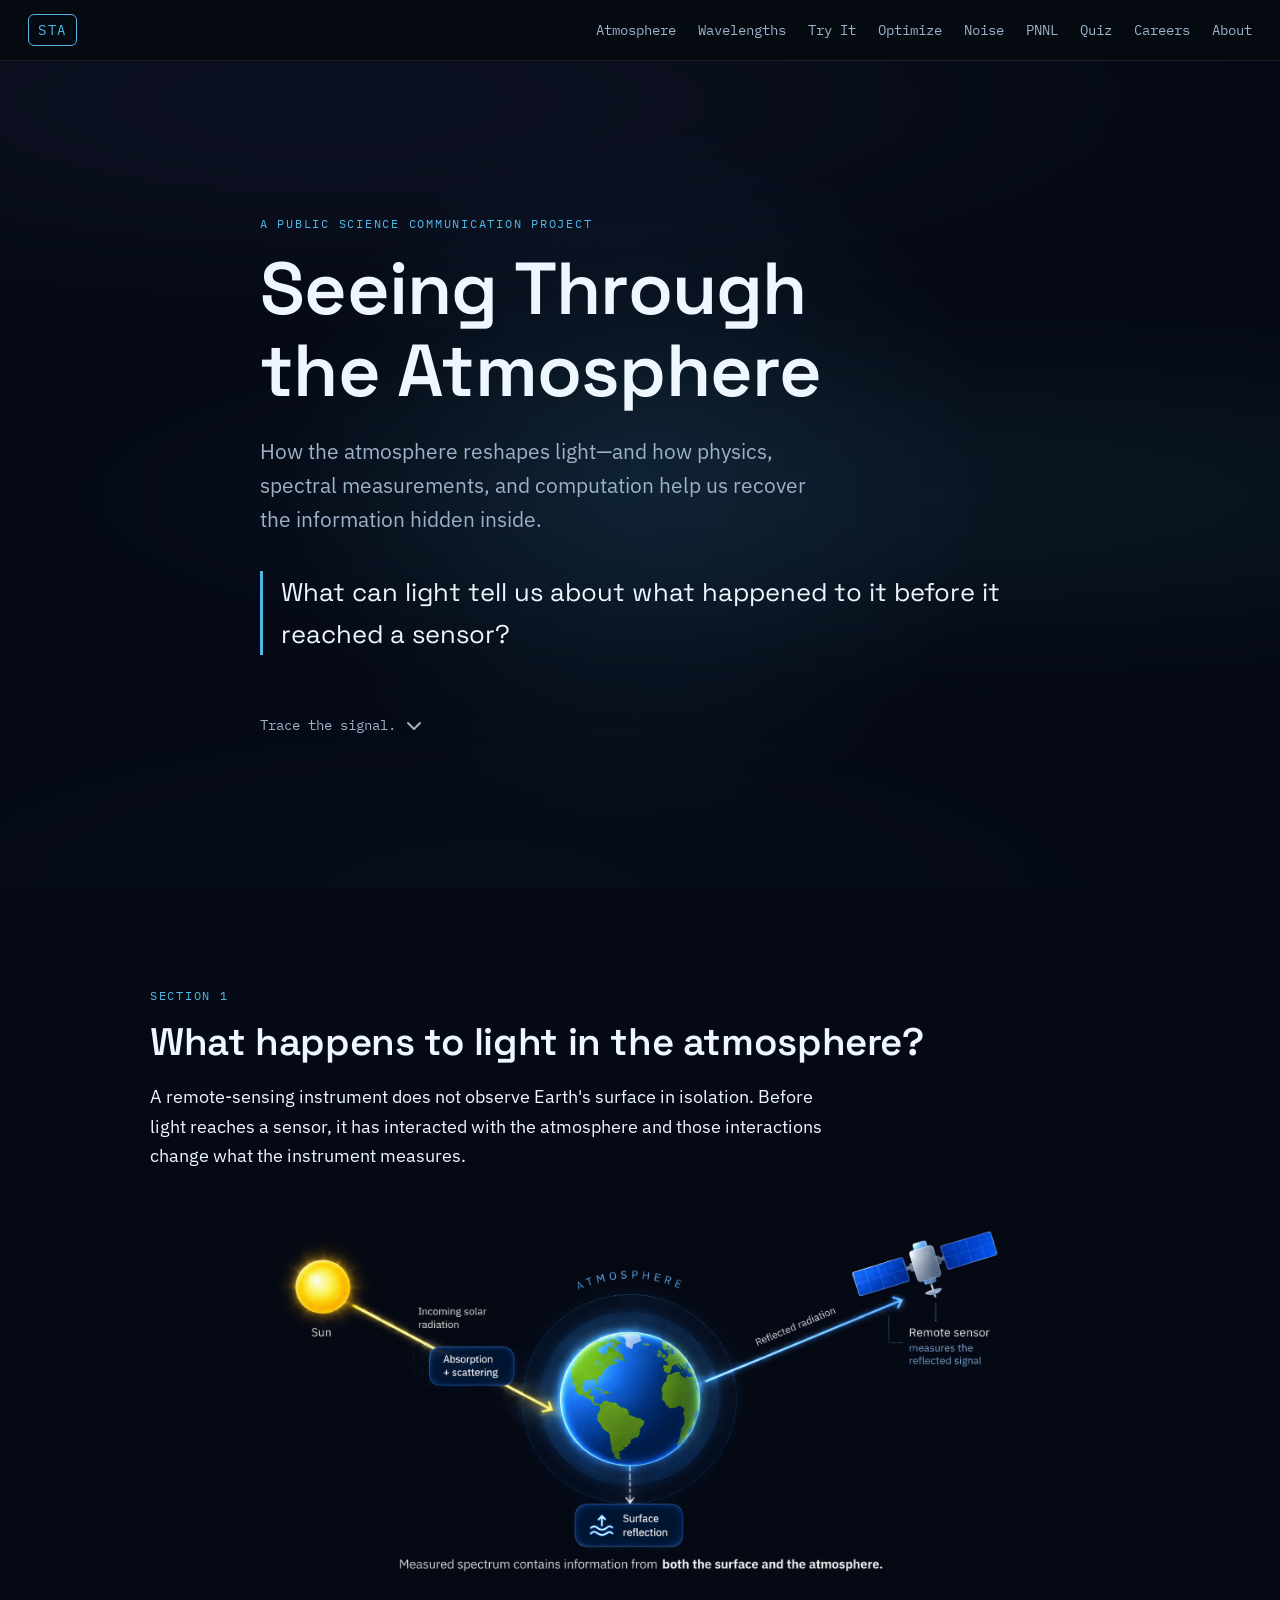
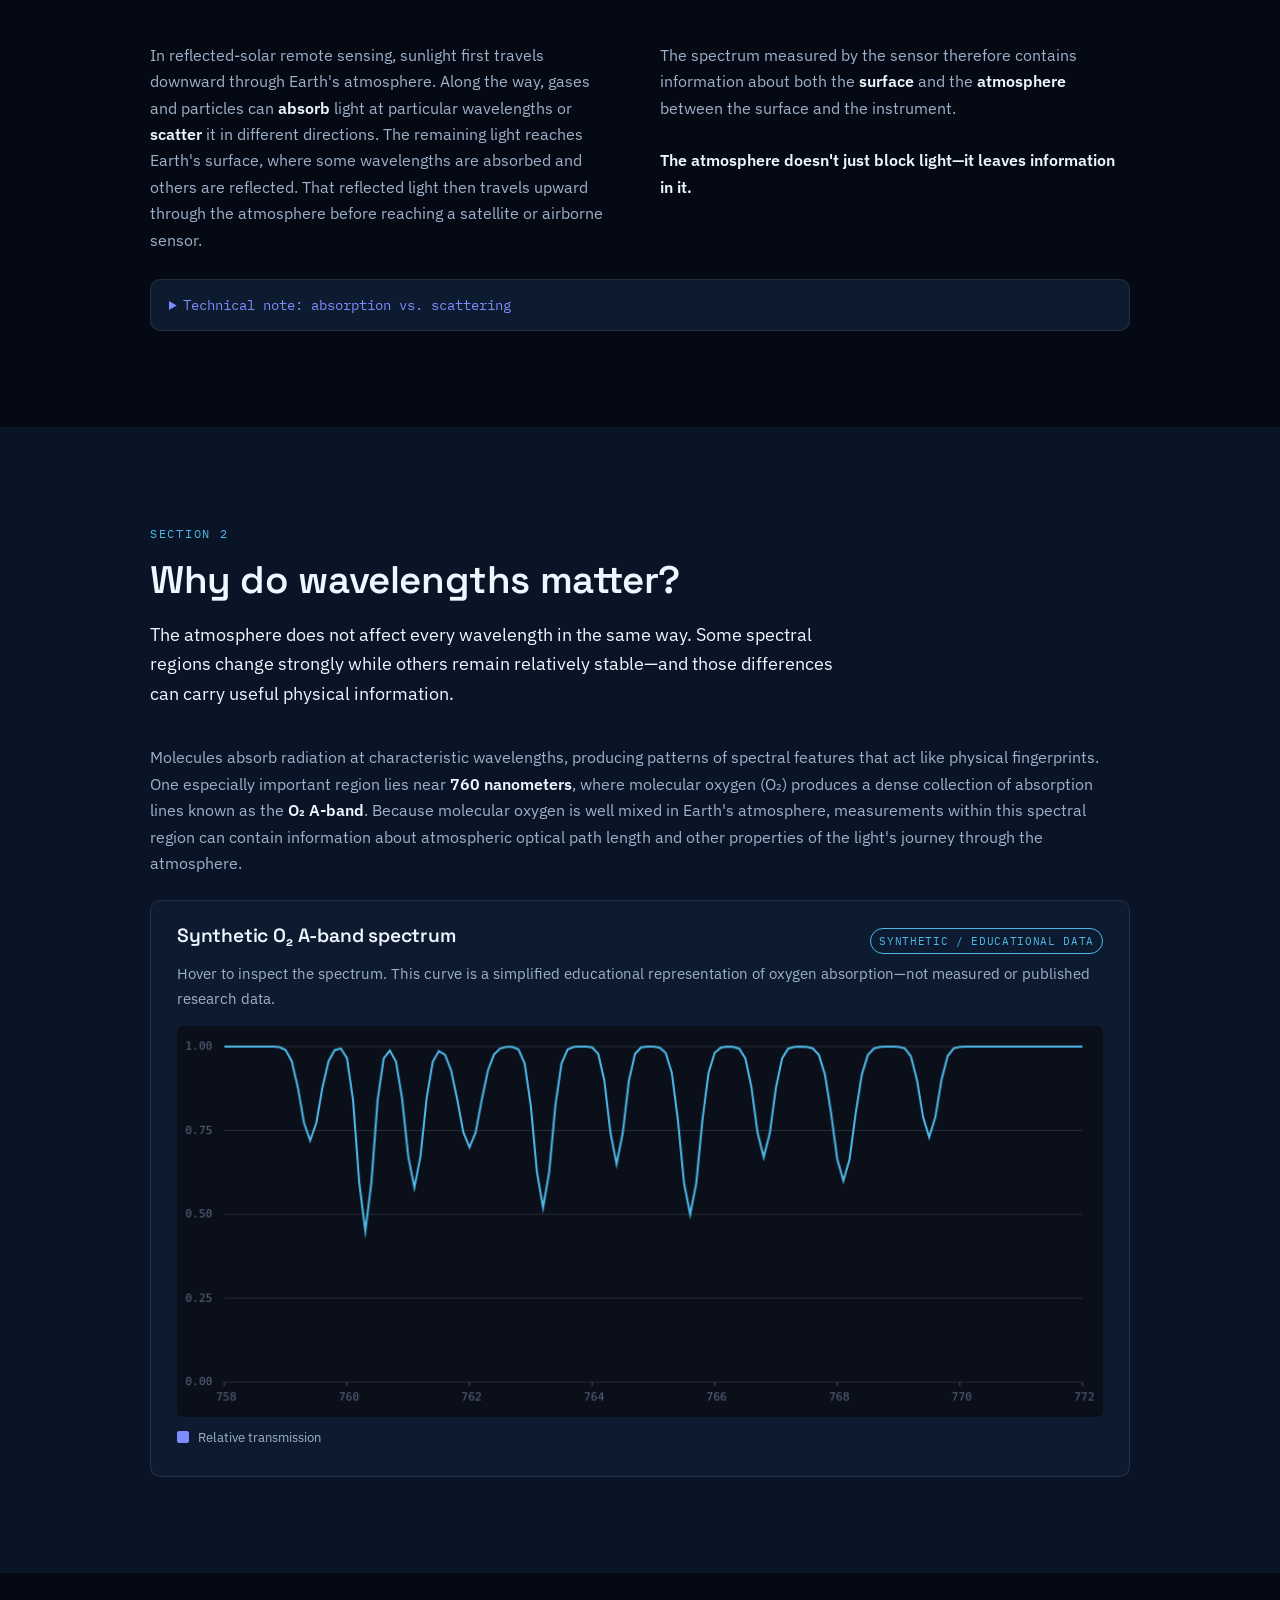
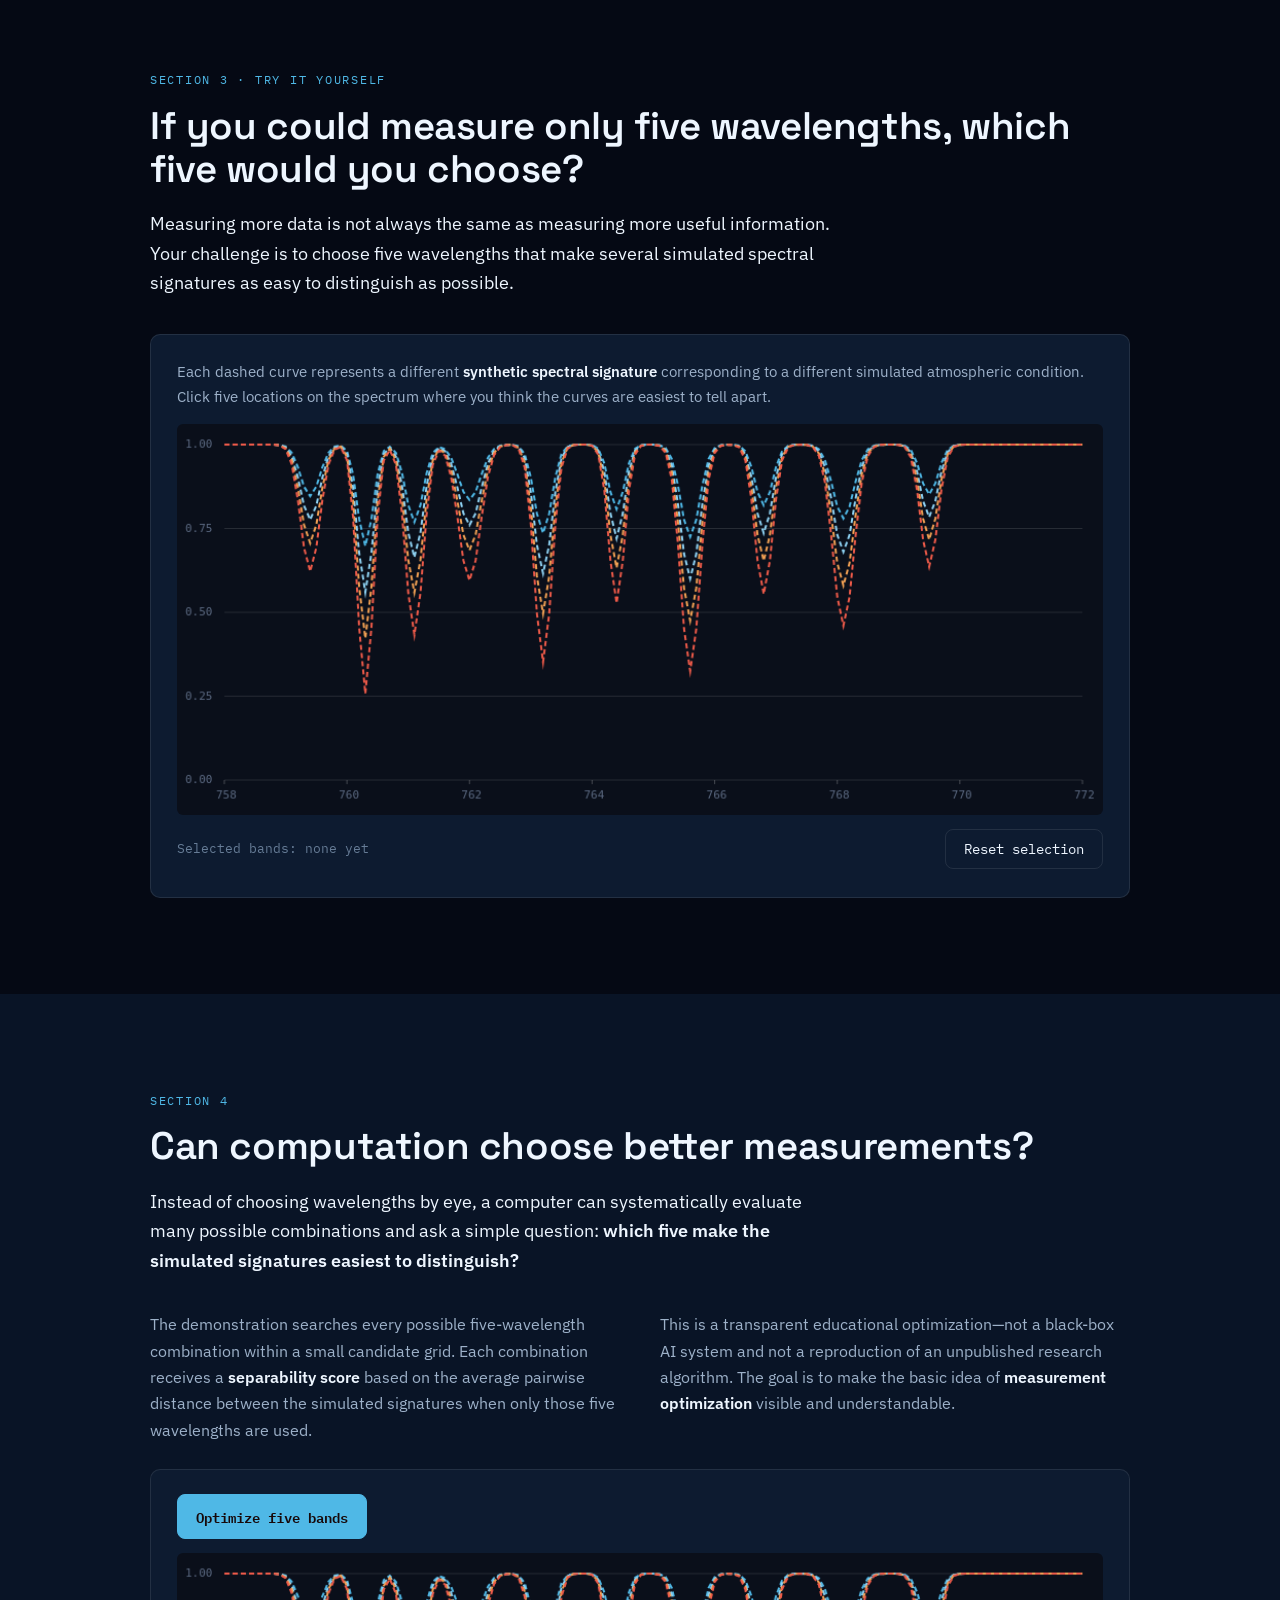
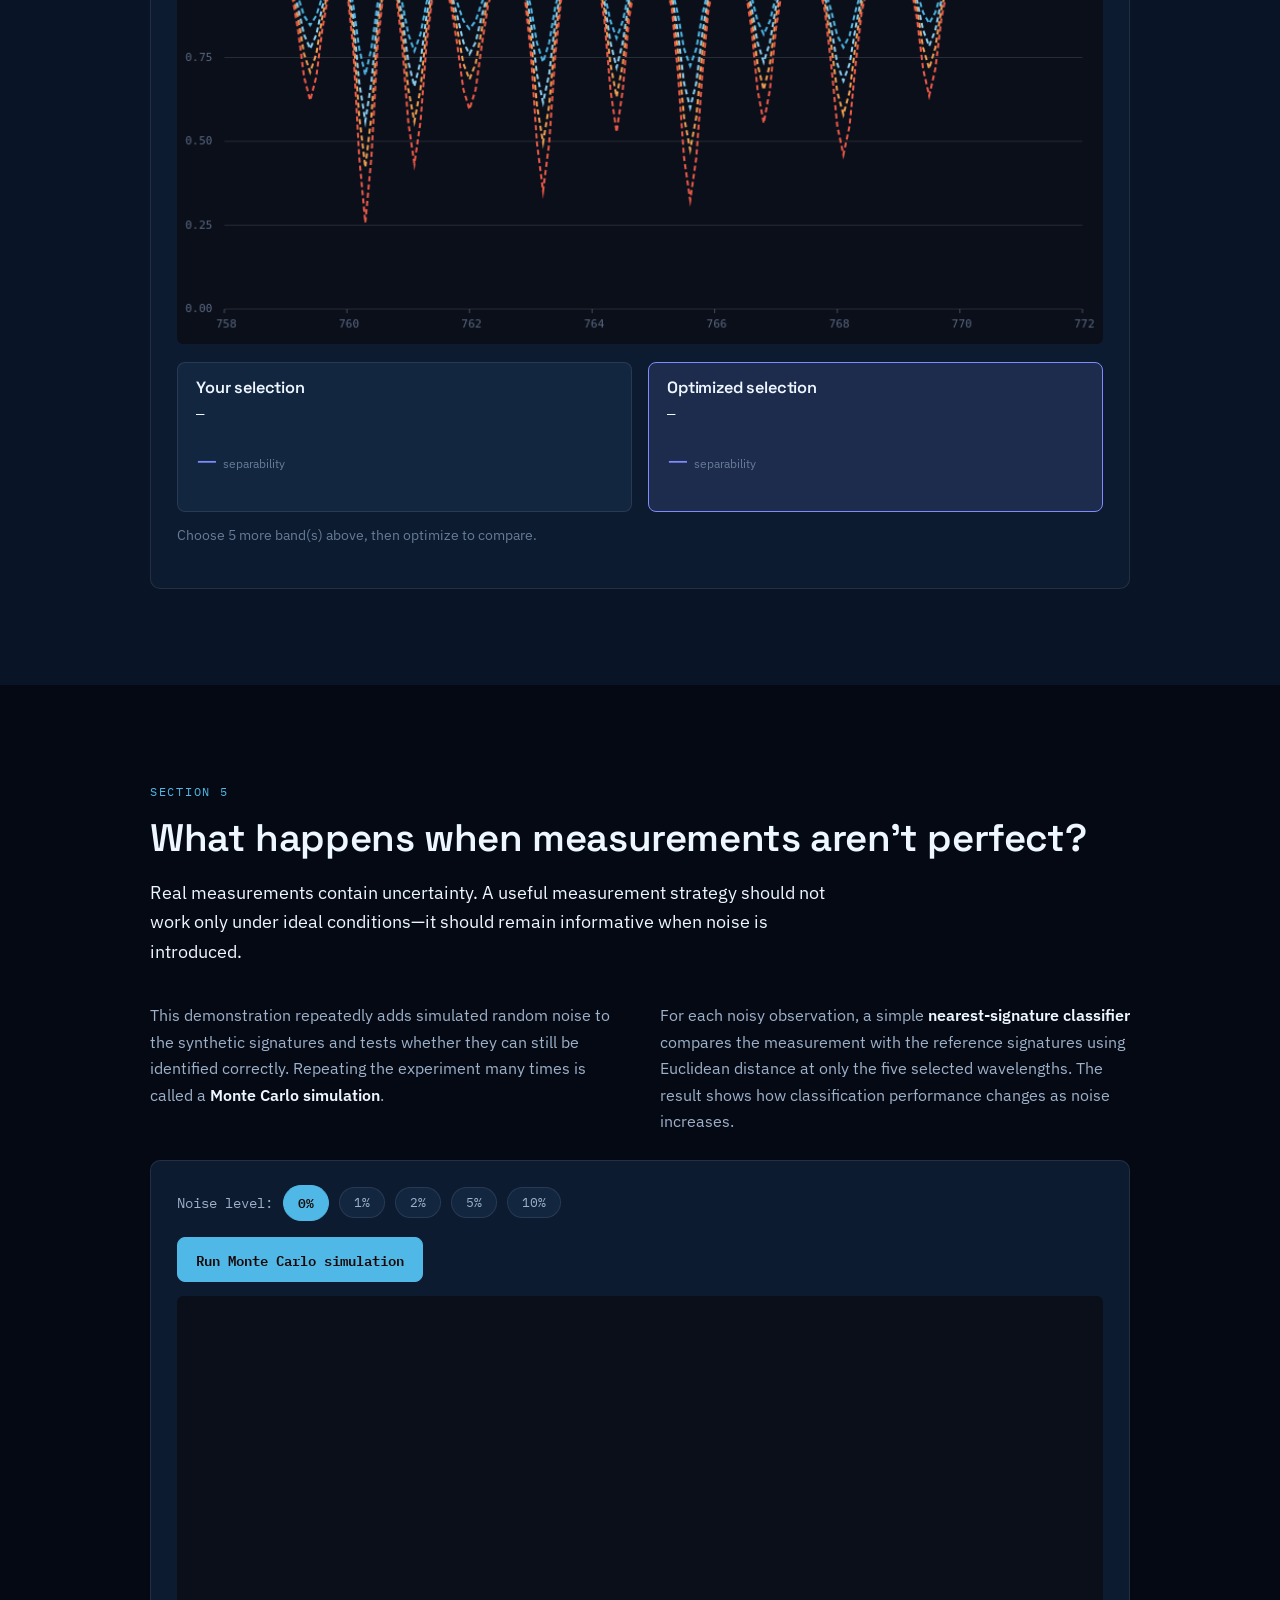
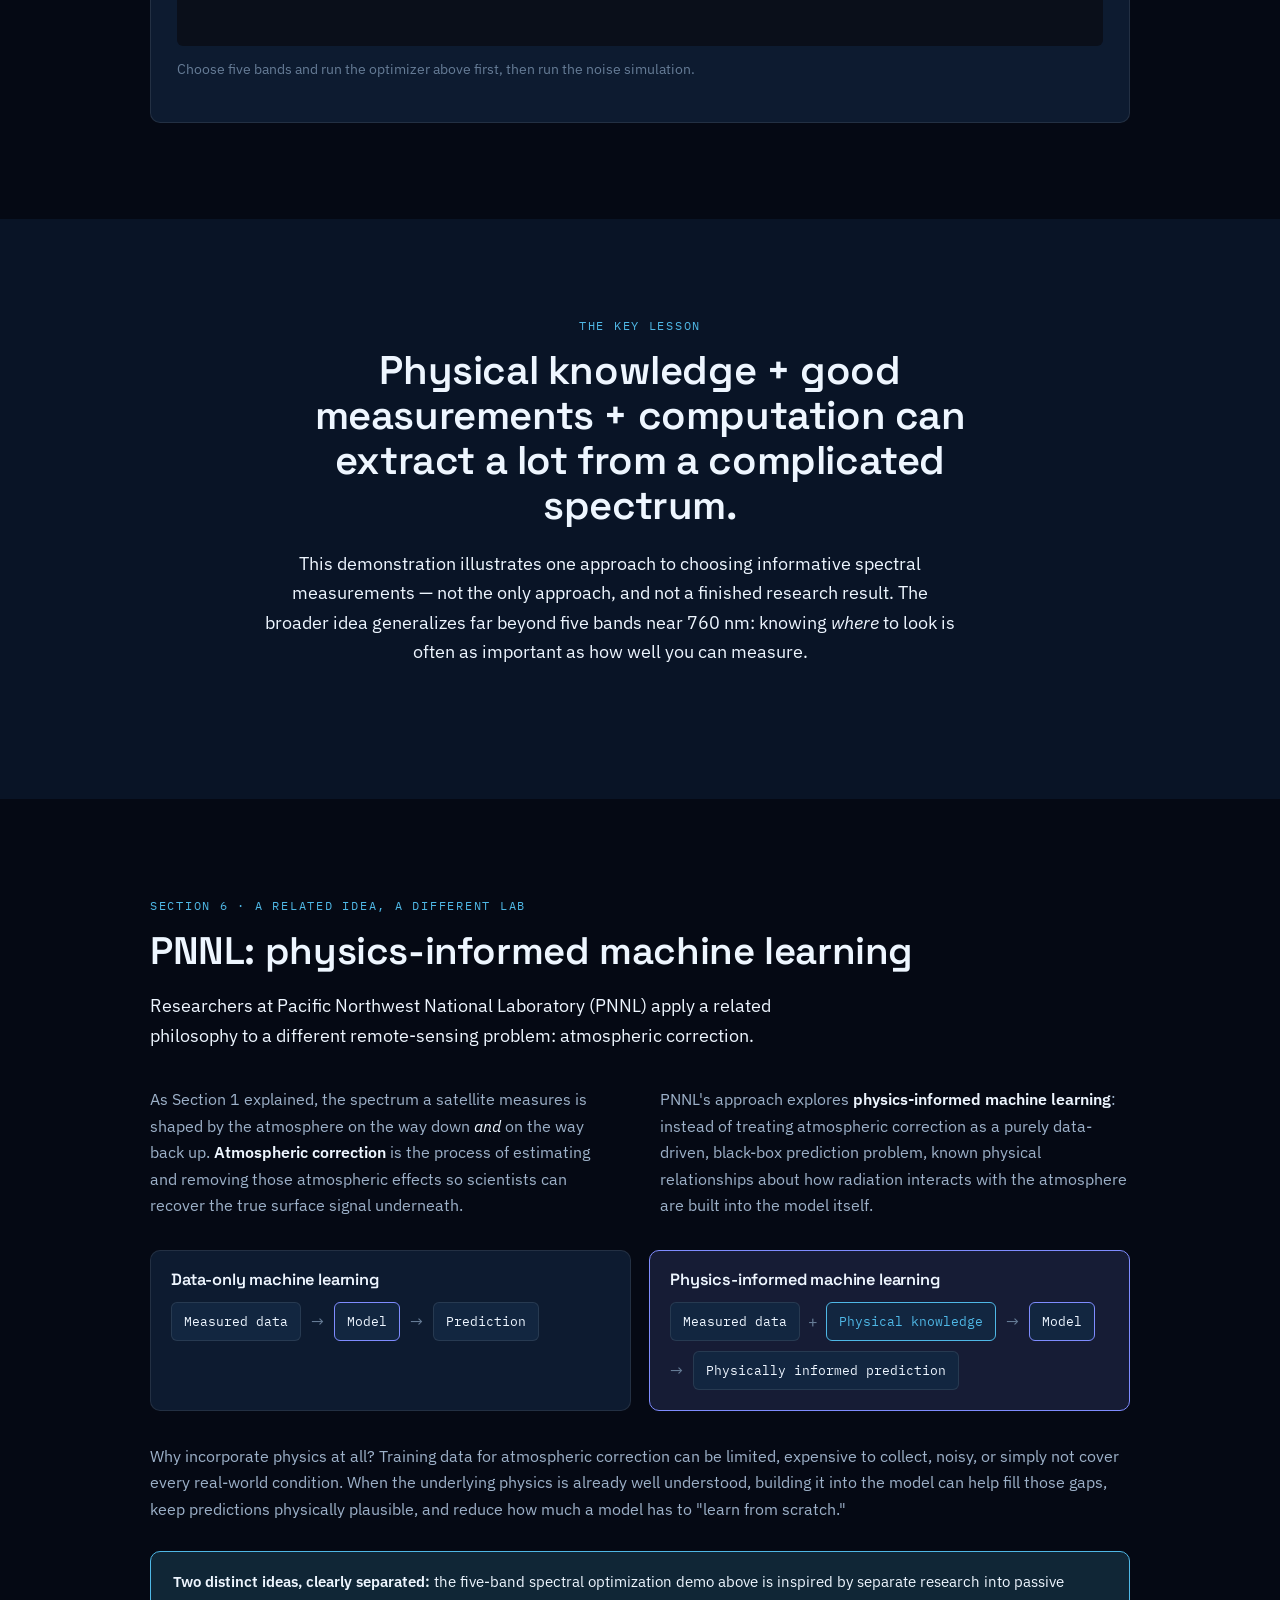
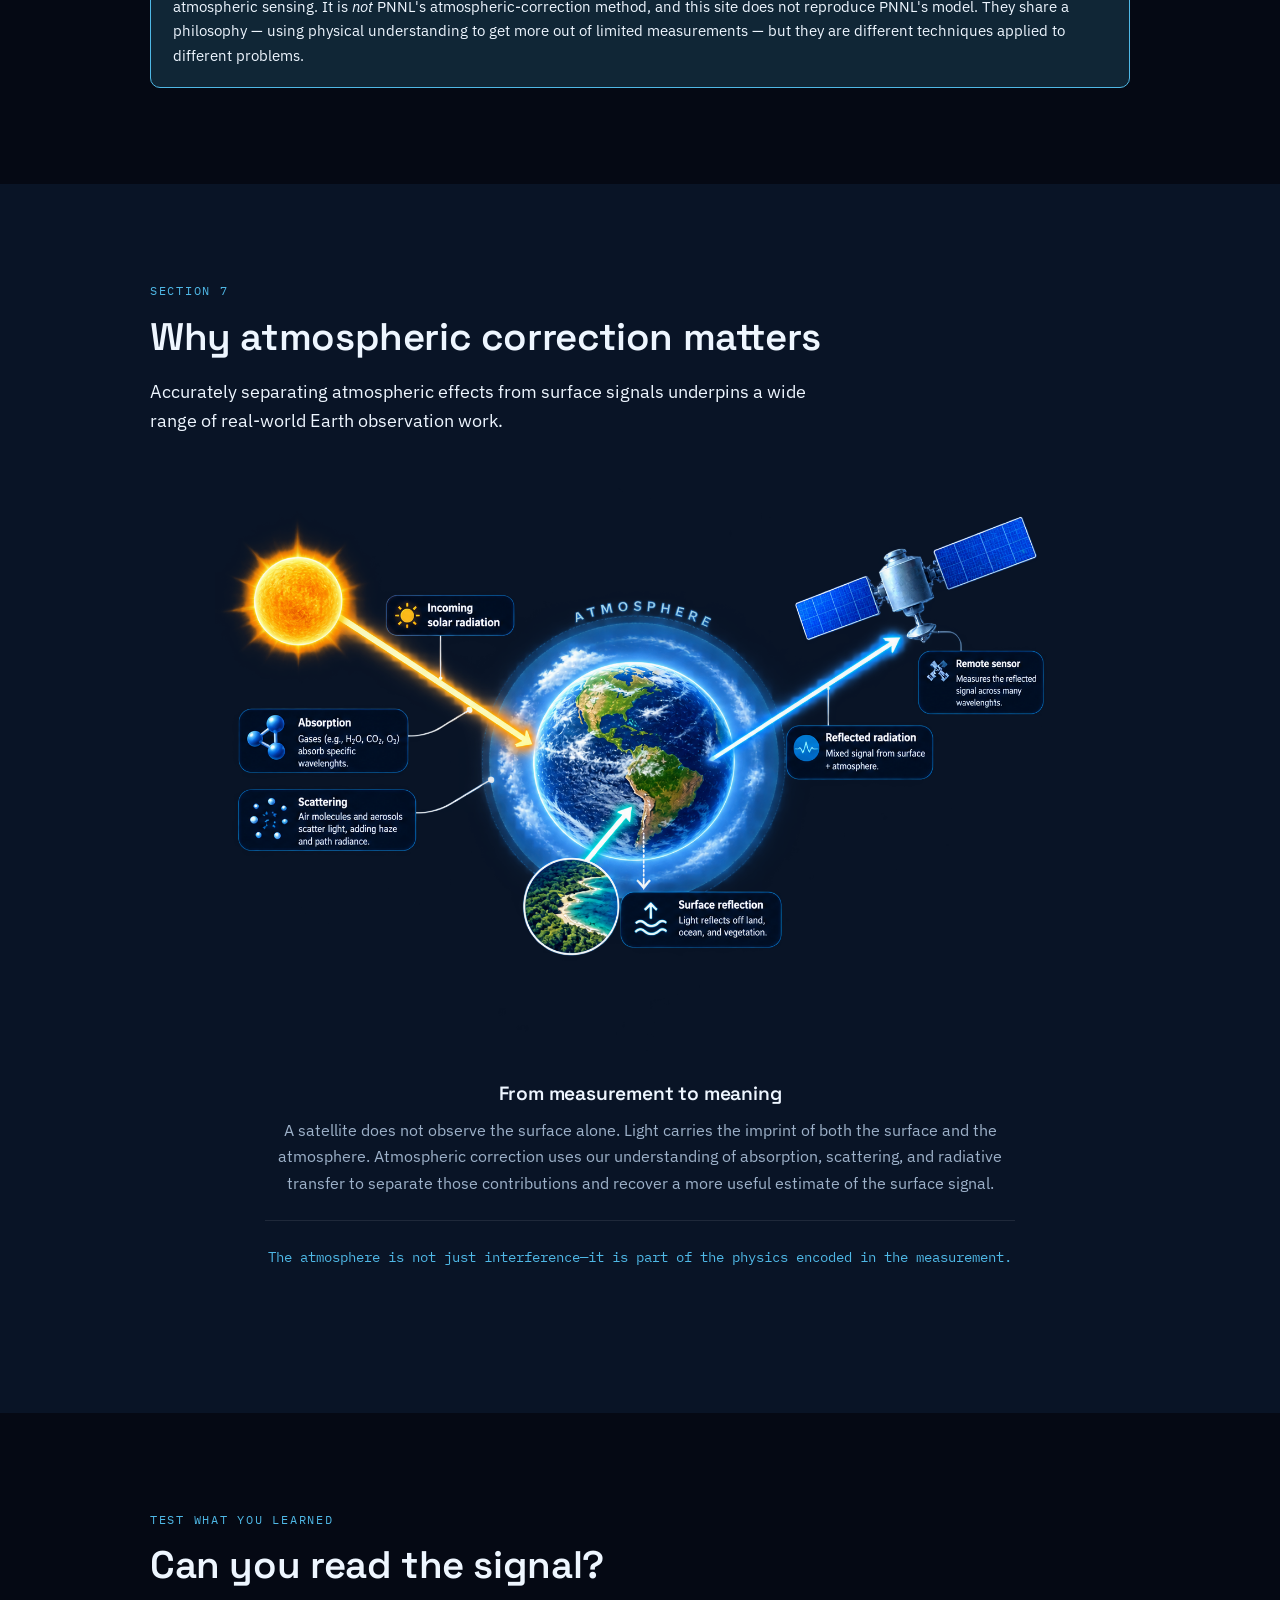
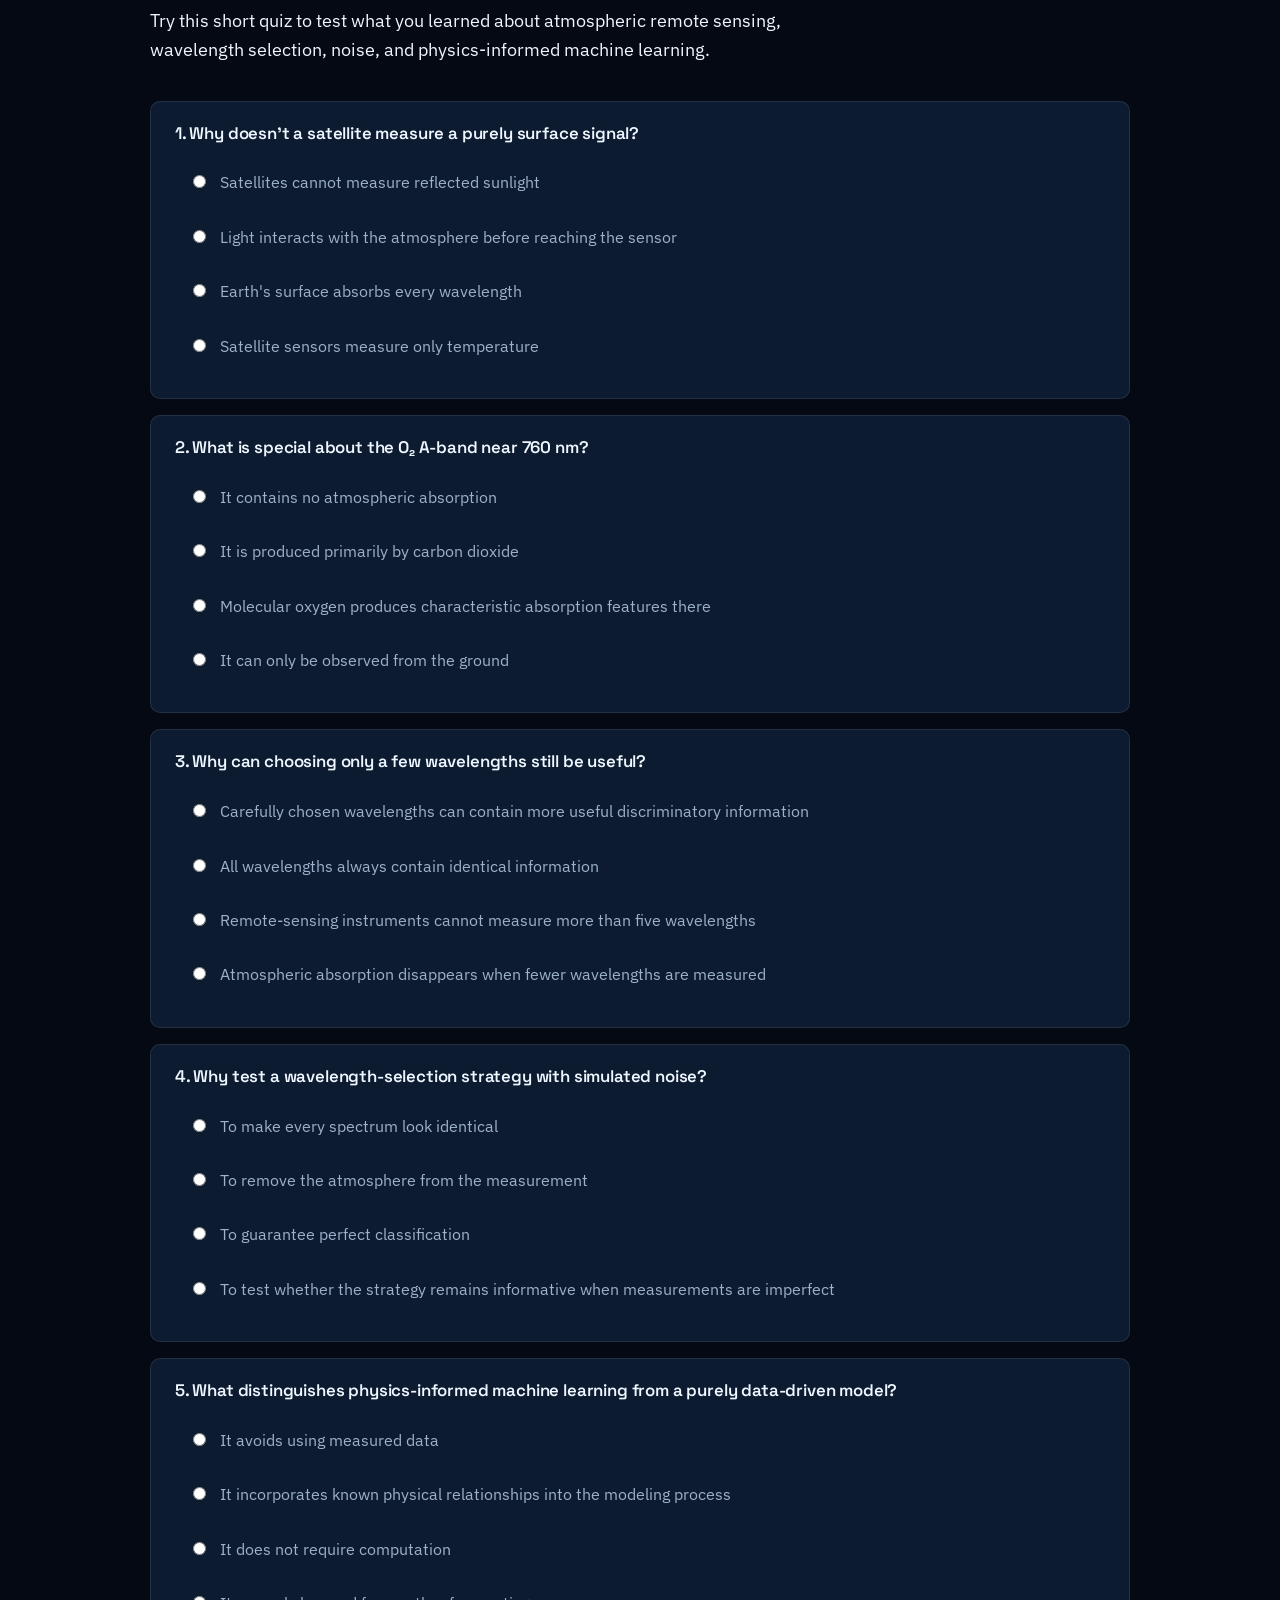
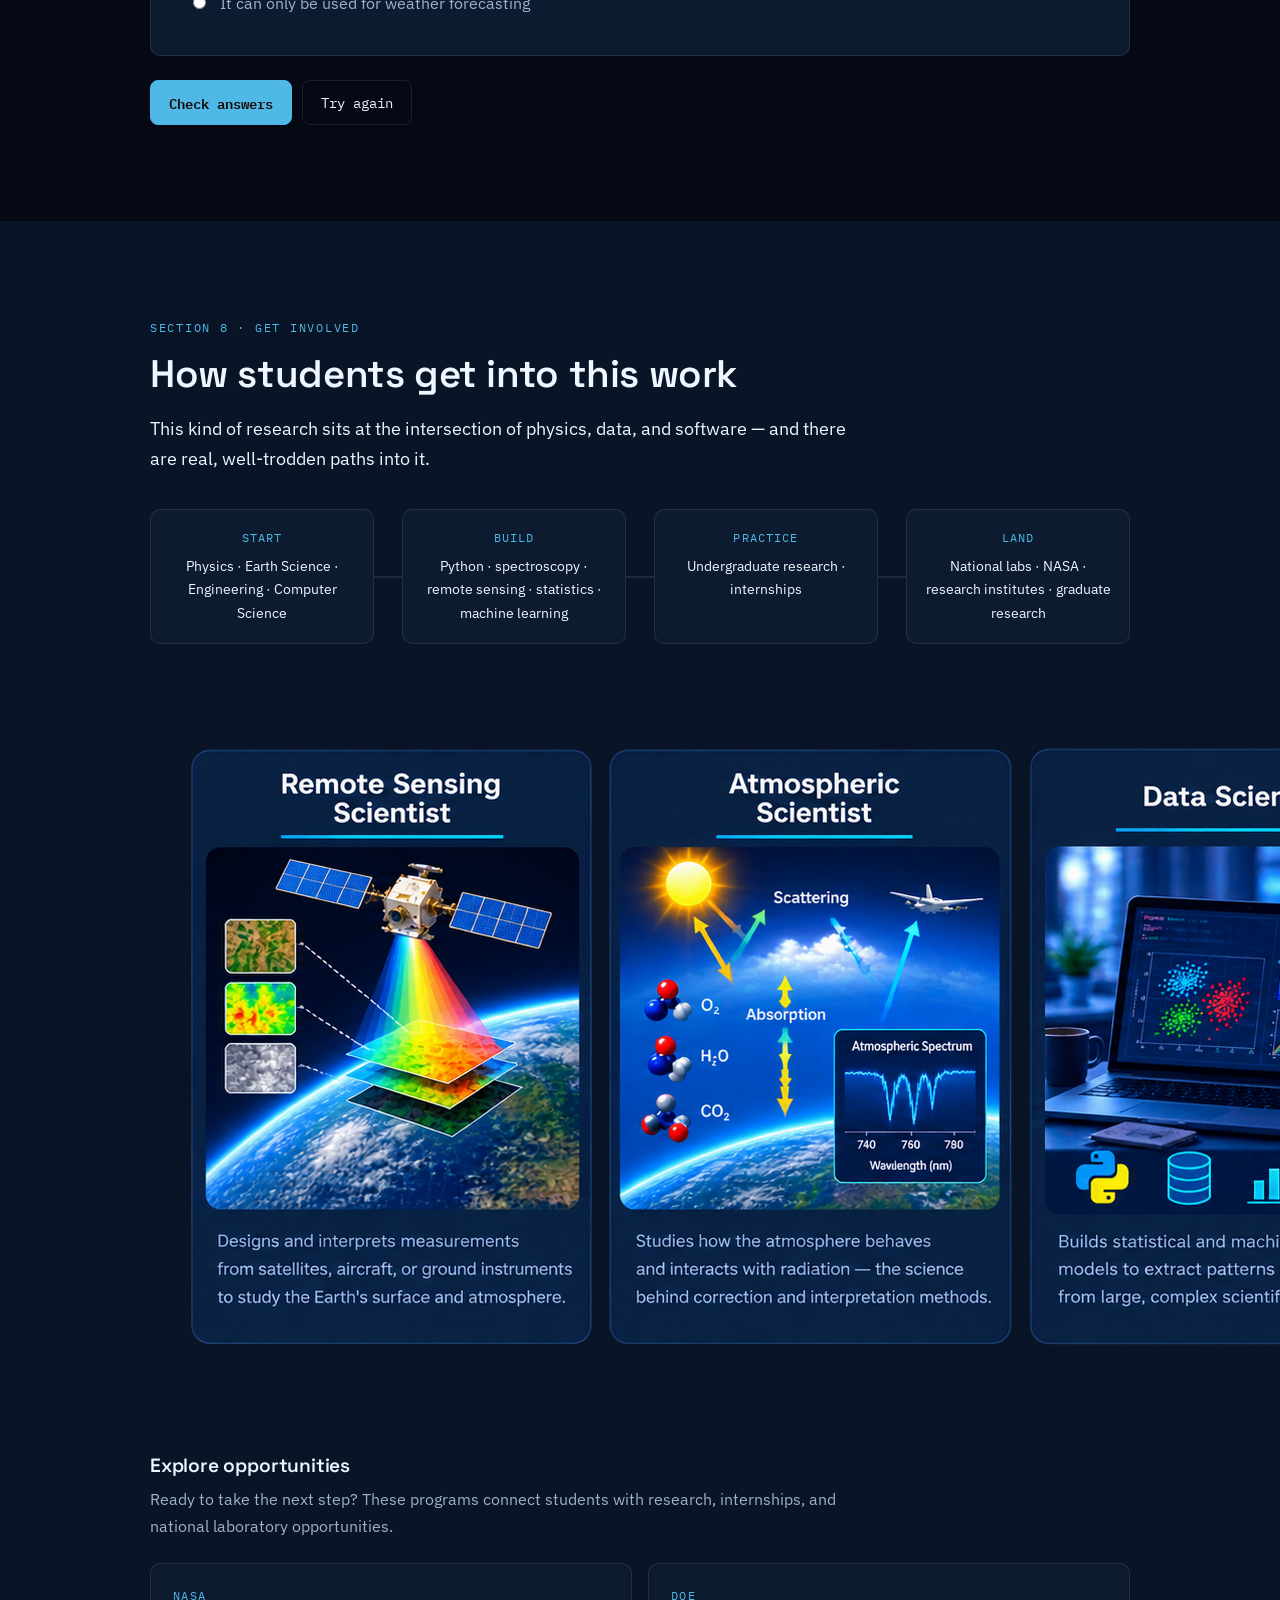
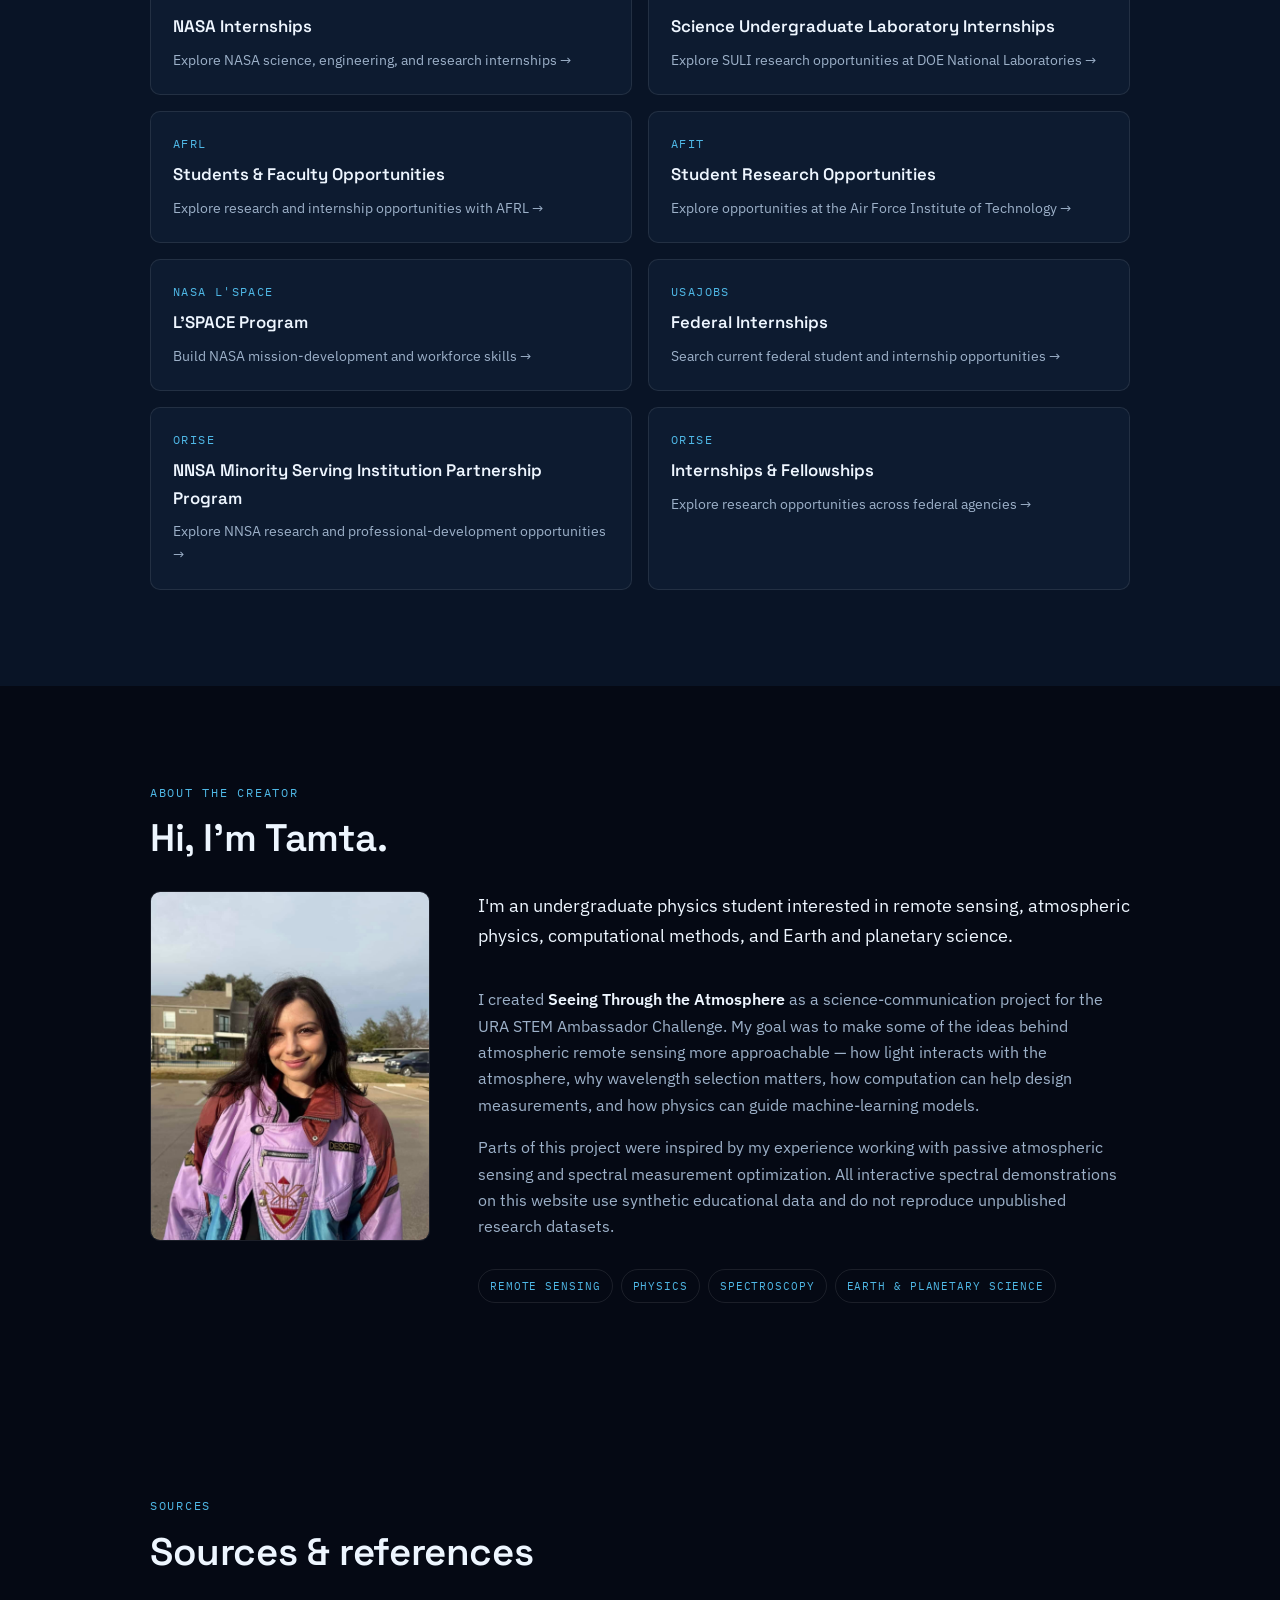
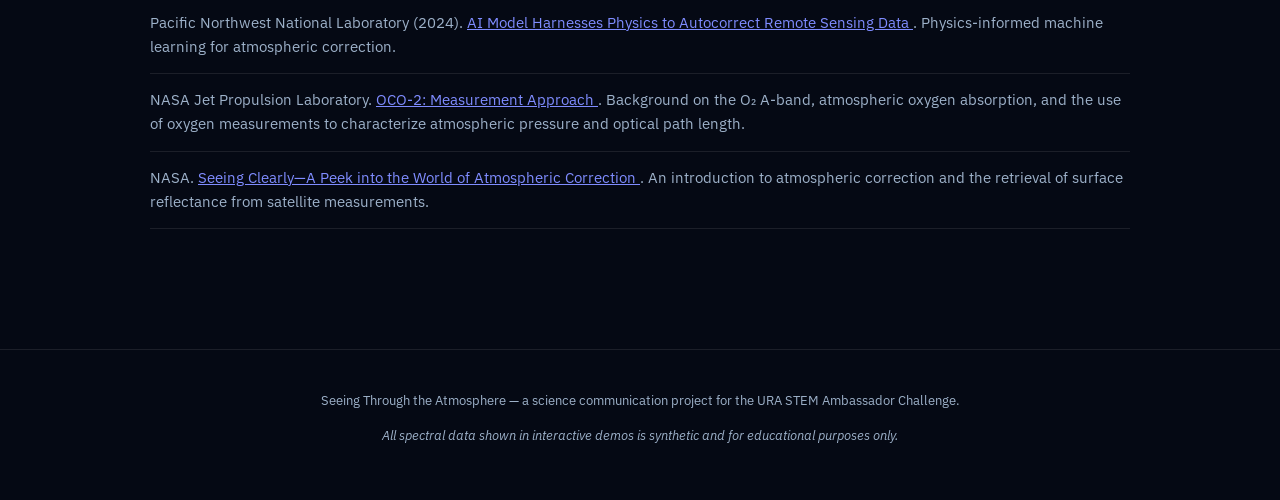
==== commit 1c709bcf: "Update index.html" ====
--- a/docs/index.html
+++ b/docs/index.html
@@ -1366,60 +1366,17 @@
     </div>
 
 
-    <div class="role-grid">
-
-      <div class="role-card">
-        <h4>
-          Remote Sensing Scientist
-        </h4>
-        <p>
-          Designs and interprets measurements from satellites, aircraft,
-          or ground instruments to study the Earth's surface and atmosphere.
-        </p>
-      </div>
-
-      <div class="role-card">
-        <h4>
-          Atmospheric Scientist
-        </h4>
-        <p>
-          Studies how the atmosphere behaves and interacts with radiation —
-          the science behind correction and interpretation methods.
-        </p>
-      </div>
-
-      <div class="role-card">
-        <h4>
-          Data Scientist
-        </h4>
-        <p>
-          Builds statistical and machine-learning models to extract patterns
-          and signals from large, complex scientific datasets.
-        </p>
-      </div>
-
-      <div class="role-card">
-        <h4>
-          Computational Scientist
-        </h4>
-        <p>
-          Develops the algorithms and simulation tools — like the optimization
-          and Monte Carlo methods on this page — that make large-scale analysis
-          possible.
-        </p>
-      </div>
-
-      <div class="role-card">
-        <h4>
-          Research Engineer
-        </h4>
-        <p>
-          Turns scientific methods into working software and instruments
-          that other researchers can actually use.
-        </p>
-      </div>
-
-    </div>
+    <div class="career-diagram-wrap">
+  <img
+    src="career-paths.png"
+    alt="Five career paths in atmospheric and remote-sensing science: Remote Sensing Scientist, Atmospheric Scientist, Data Scientist, Computational Scientist, and Research Engineer"
+    class="career-diagram"
+  >
+</div>
+
+      
+        
+
 
 
     <div class="student-links">
@@ -1803,137 +1760,5 @@
 <script src="script.js"></script>
 
 
-<!-- =========================================================
-     QUIZ LOGIC
-========================================================= -->
-
-<script>
-
-document.addEventListener('DOMContentLoaded', () => {
-
-  const checkQuizBtn = document.getElementById('checkQuiz');
-  const resetQuizBtn = document.getElementById('resetQuiz');
-  const quizResult = document.getElementById('quizResult');
-
-
-  if (!checkQuizBtn || !resetQuizBtn || !quizResult) {
-    return;
-  }
-
-
-  checkQuizBtn.addEventListener('click', () => {
-
-    const questions =
-      document.querySelectorAll('.quiz-question');
-
-    let score = 0;
-    let answered = 0;
-
-
-    questions.forEach((question) => {
-
-      const selected =
-        question.querySelector(
-          'input[type="radio"]:checked'
-        );
-
-
-      question.classList.remove(
-        'correct',
-        'incorrect'
-      );
-
-
-      if (!selected) {
-        return;
-      }
-
-
-      answered++;
-
-
-      if (selected.value === question.dataset.answer) {
-
-        score++;
-
-        question.classList.add('correct');
-
-      } else {
-
-        question.classList.add('incorrect');
-
-      }
-
-    });
-
-
-    quizResult.style.display = 'block';
-
-
-    if (answered < questions.length) {
-
-      quizResult.textContent =
-        `You've answered ${answered} of ${questions.length} questions. Complete all five to see your final score.`;
-
-      return;
-
-    }
-
-
-    if (score === questions.length) {
-
-      quizResult.textContent =
-        `${score}/${questions.length} — Excellent. You’re thinking like a remote-sensing scientist.`;
-
-    } else if (score >= 3) {
-
-      quizResult.textContent =
-        `${score}/${questions.length} — Nice work. You’ve got the main ideas. Review the sections you missed and try again.`;
-
-    } else {
-
-      quizResult.textContent =
-        `${score}/${questions.length} — Keep exploring the signal. Revisit the atmosphere, wavelengths, and physics-informed ML sections and try again.`;
-
-    }
-
-  });
-
-
-
-  resetQuizBtn.addEventListener('click', () => {
-
-    document
-      .querySelectorAll('.quiz-question')
-      .forEach((question) => {
-
-        question.classList.remove(
-          'correct',
-          'incorrect'
-        );
-
-
-        question
-          .querySelectorAll('input[type="radio"]')
-          .forEach((input) => {
-
-            input.checked = false;
-
-          });
-
-      });
-
-
-    quizResult.style.display = 'none';
-    quizResult.textContent = '';
-
-  });
-
-});
-
-</script>
-
-
-
 </body>
 </html>
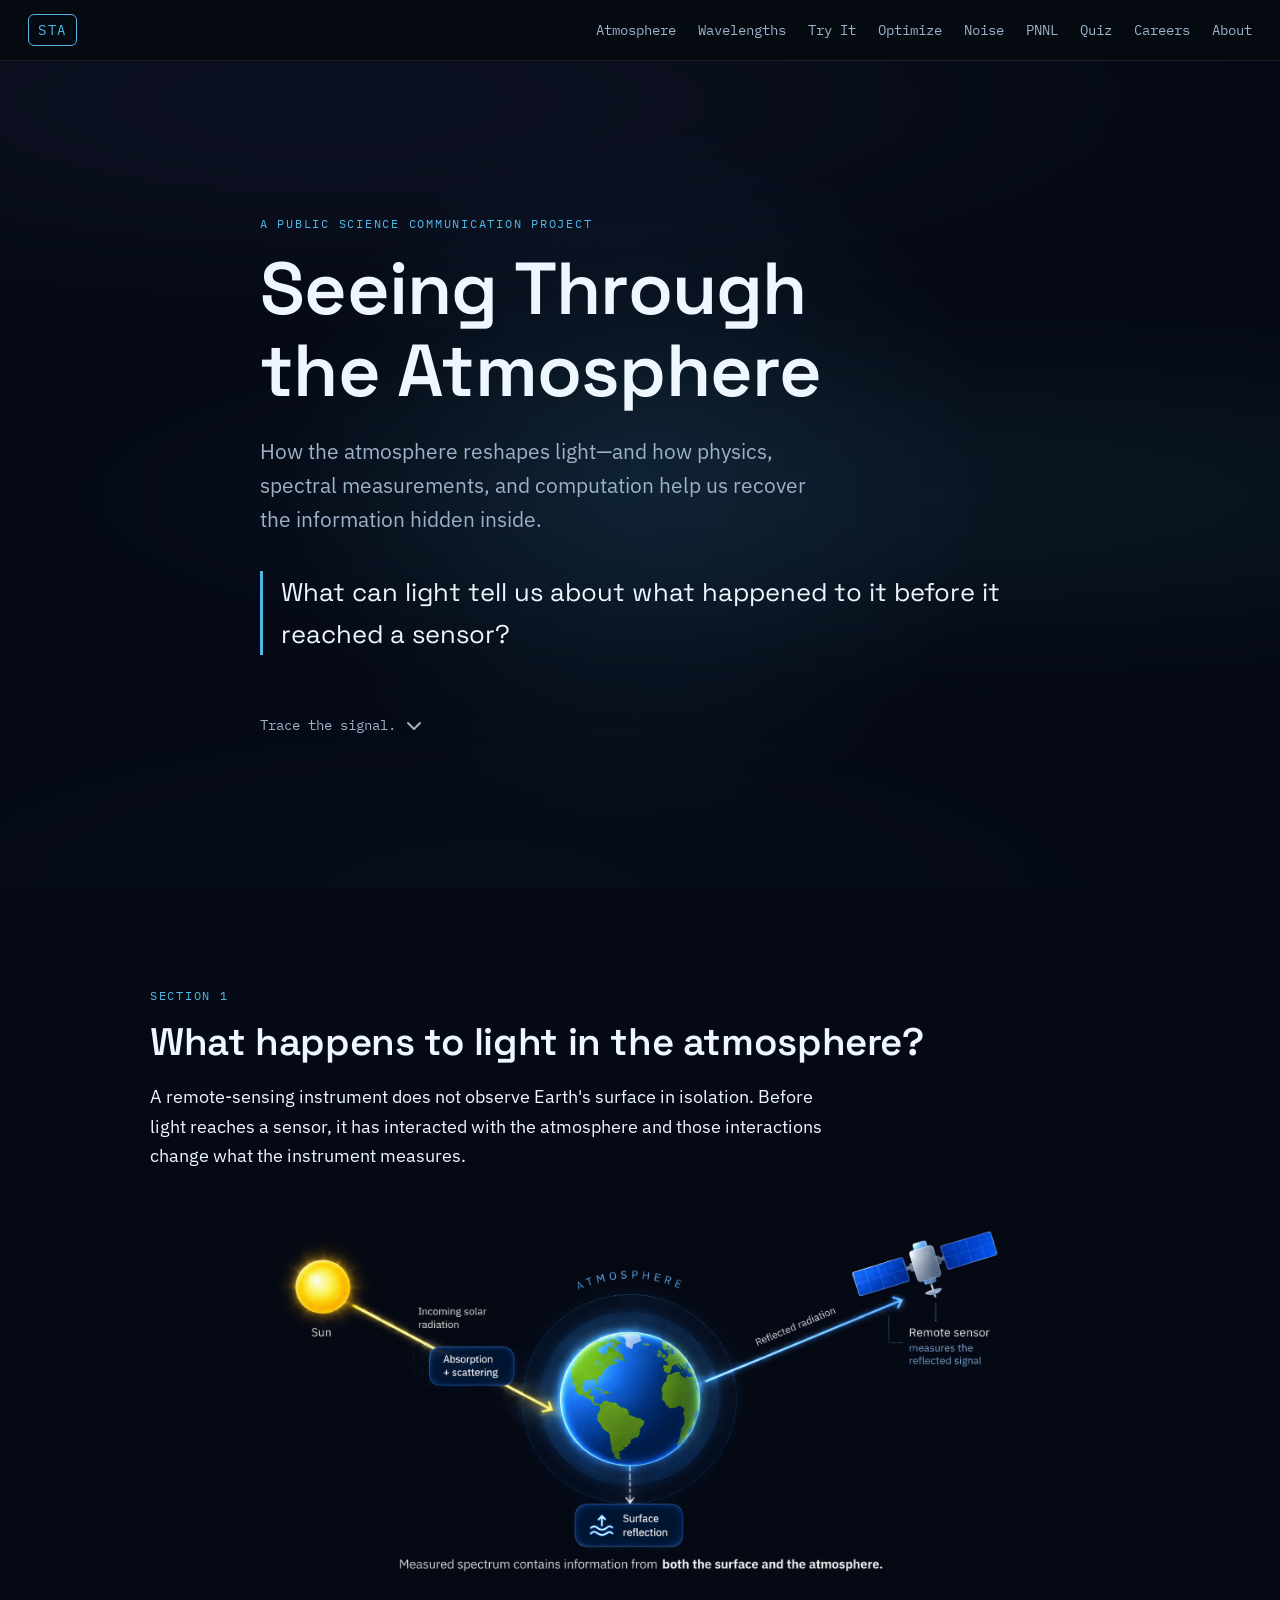
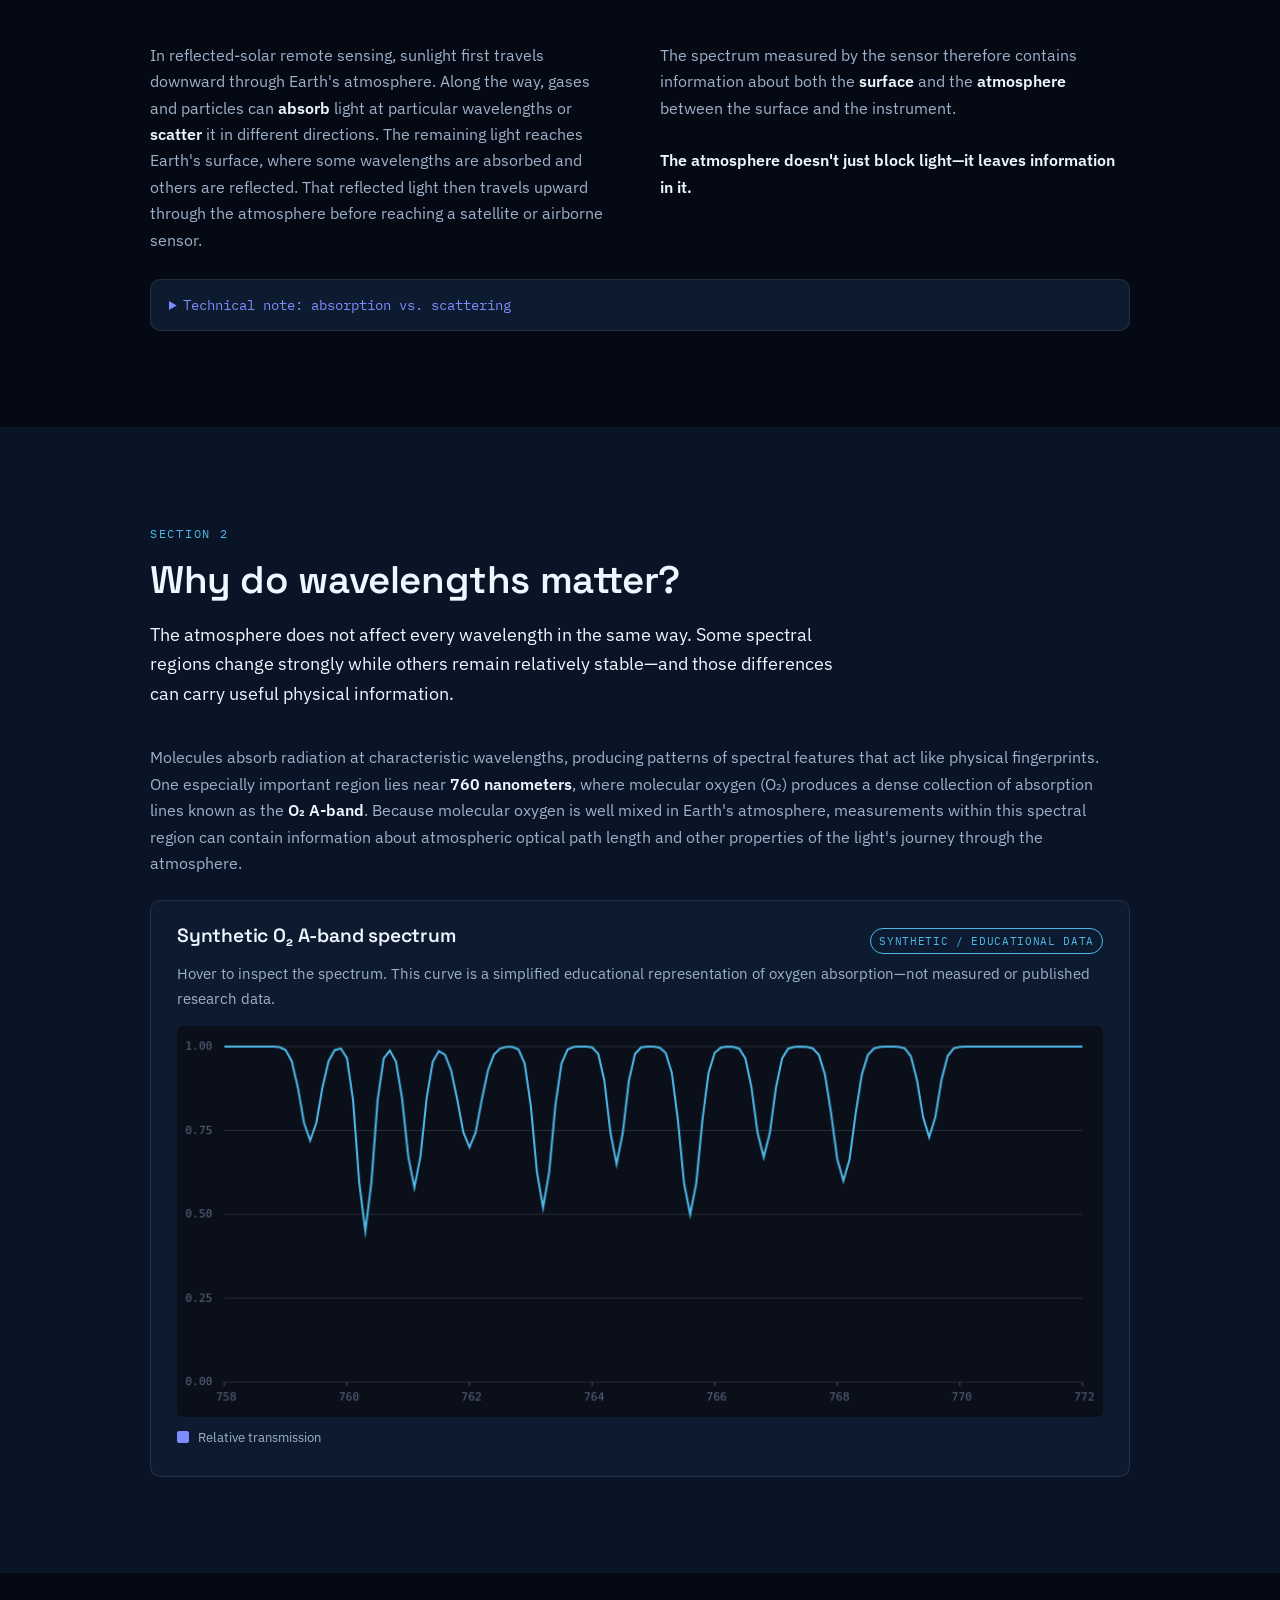
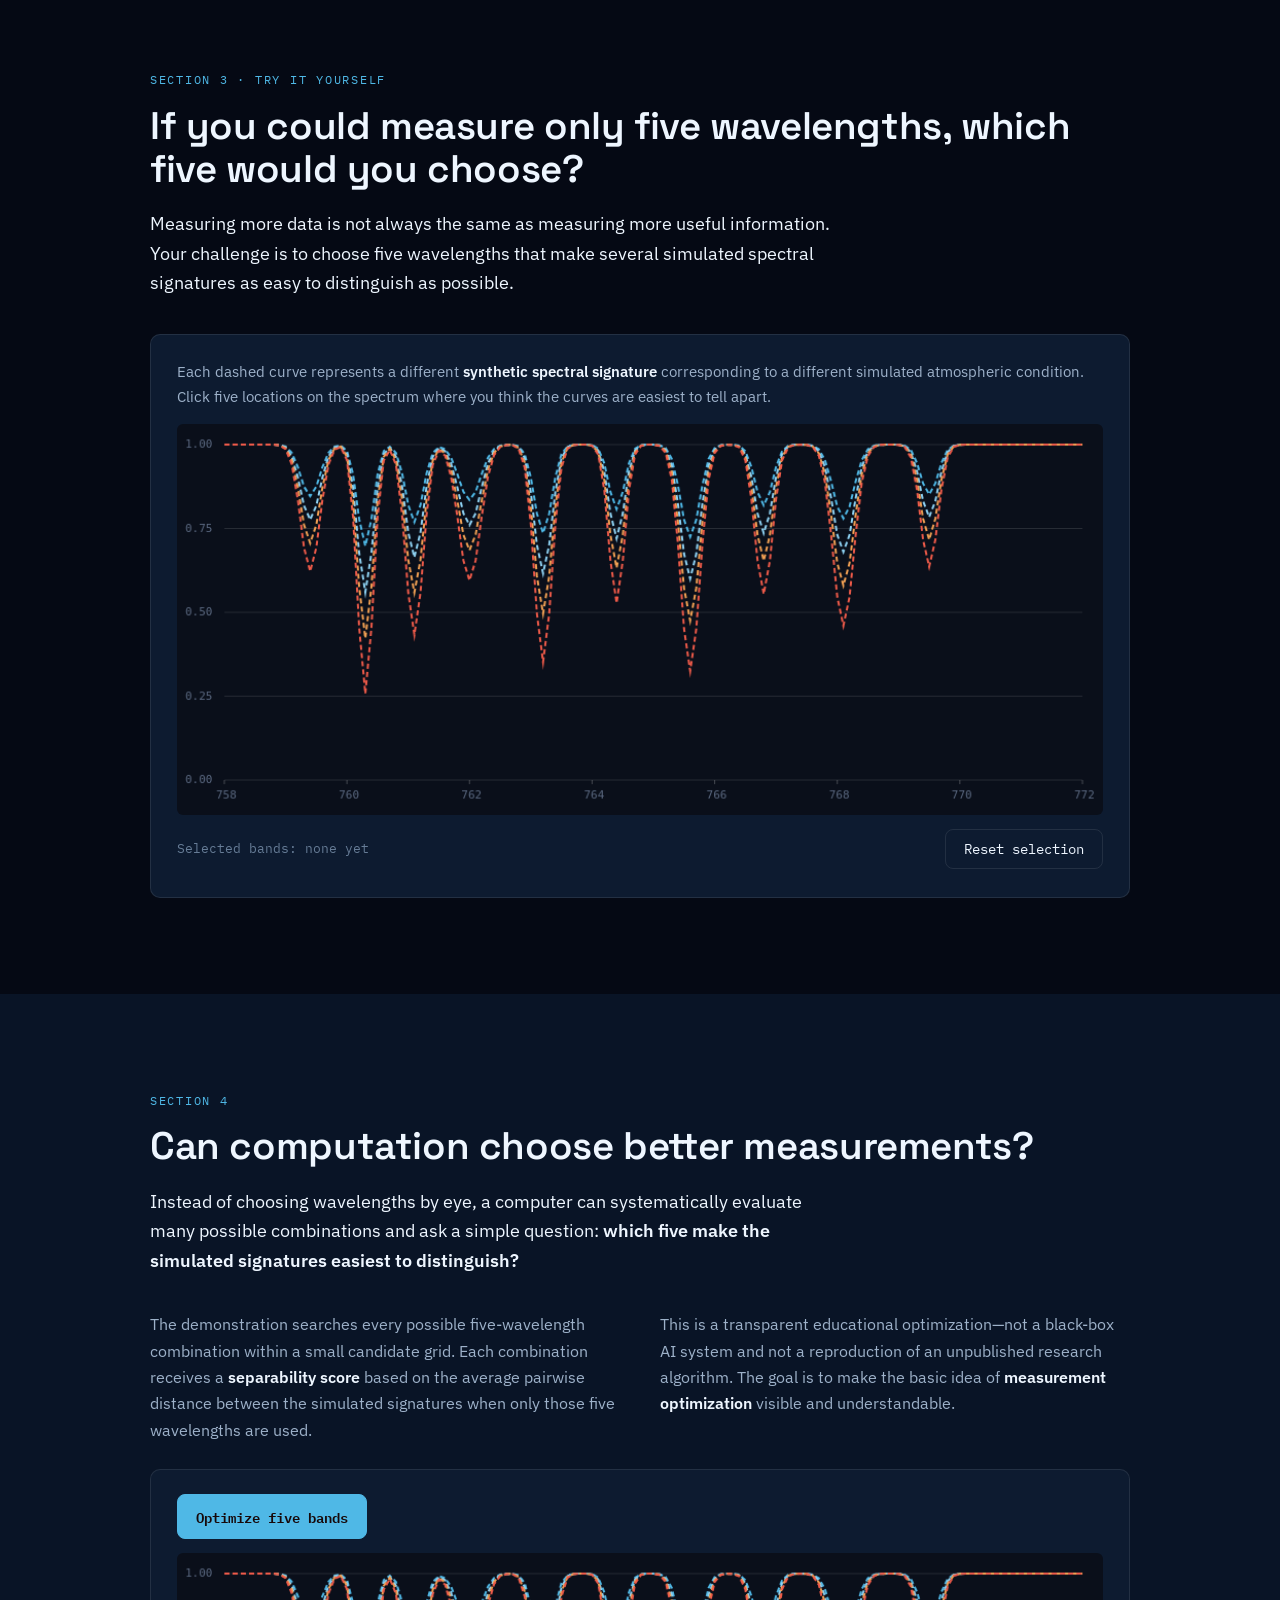
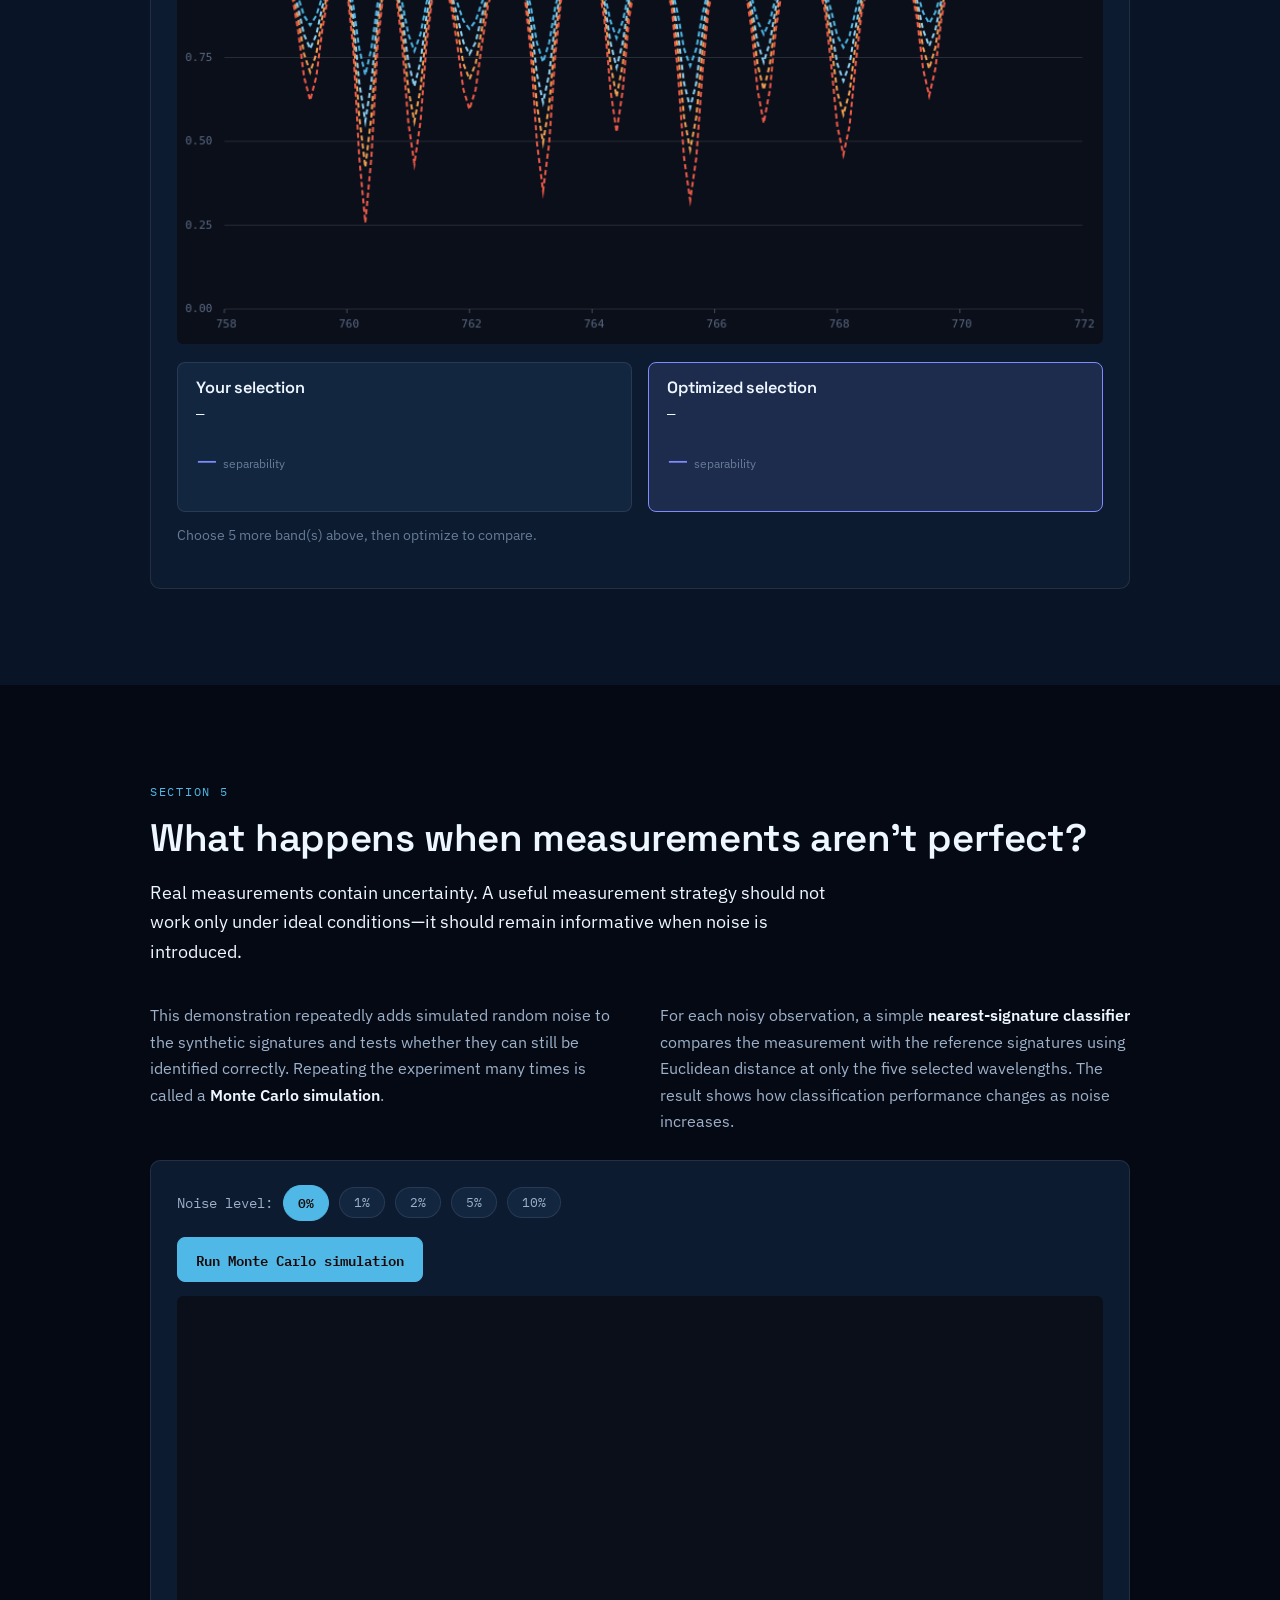
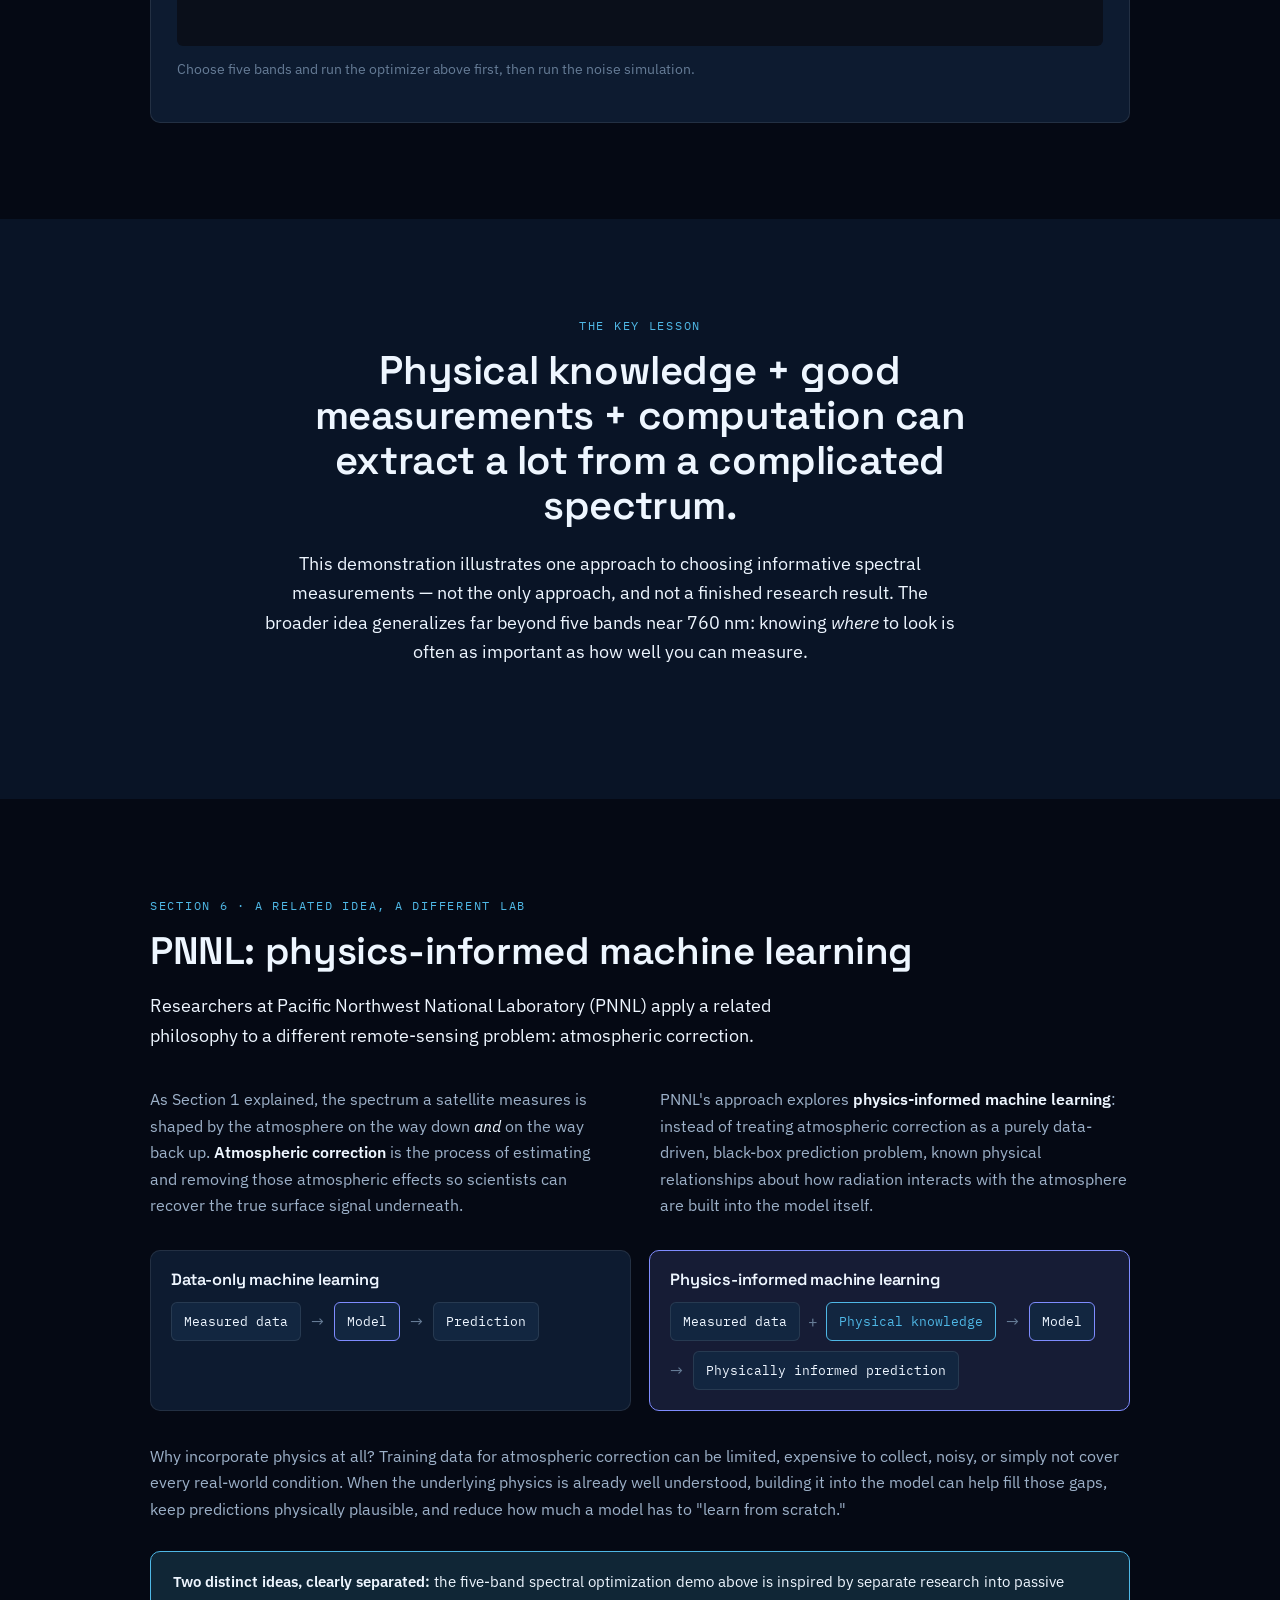
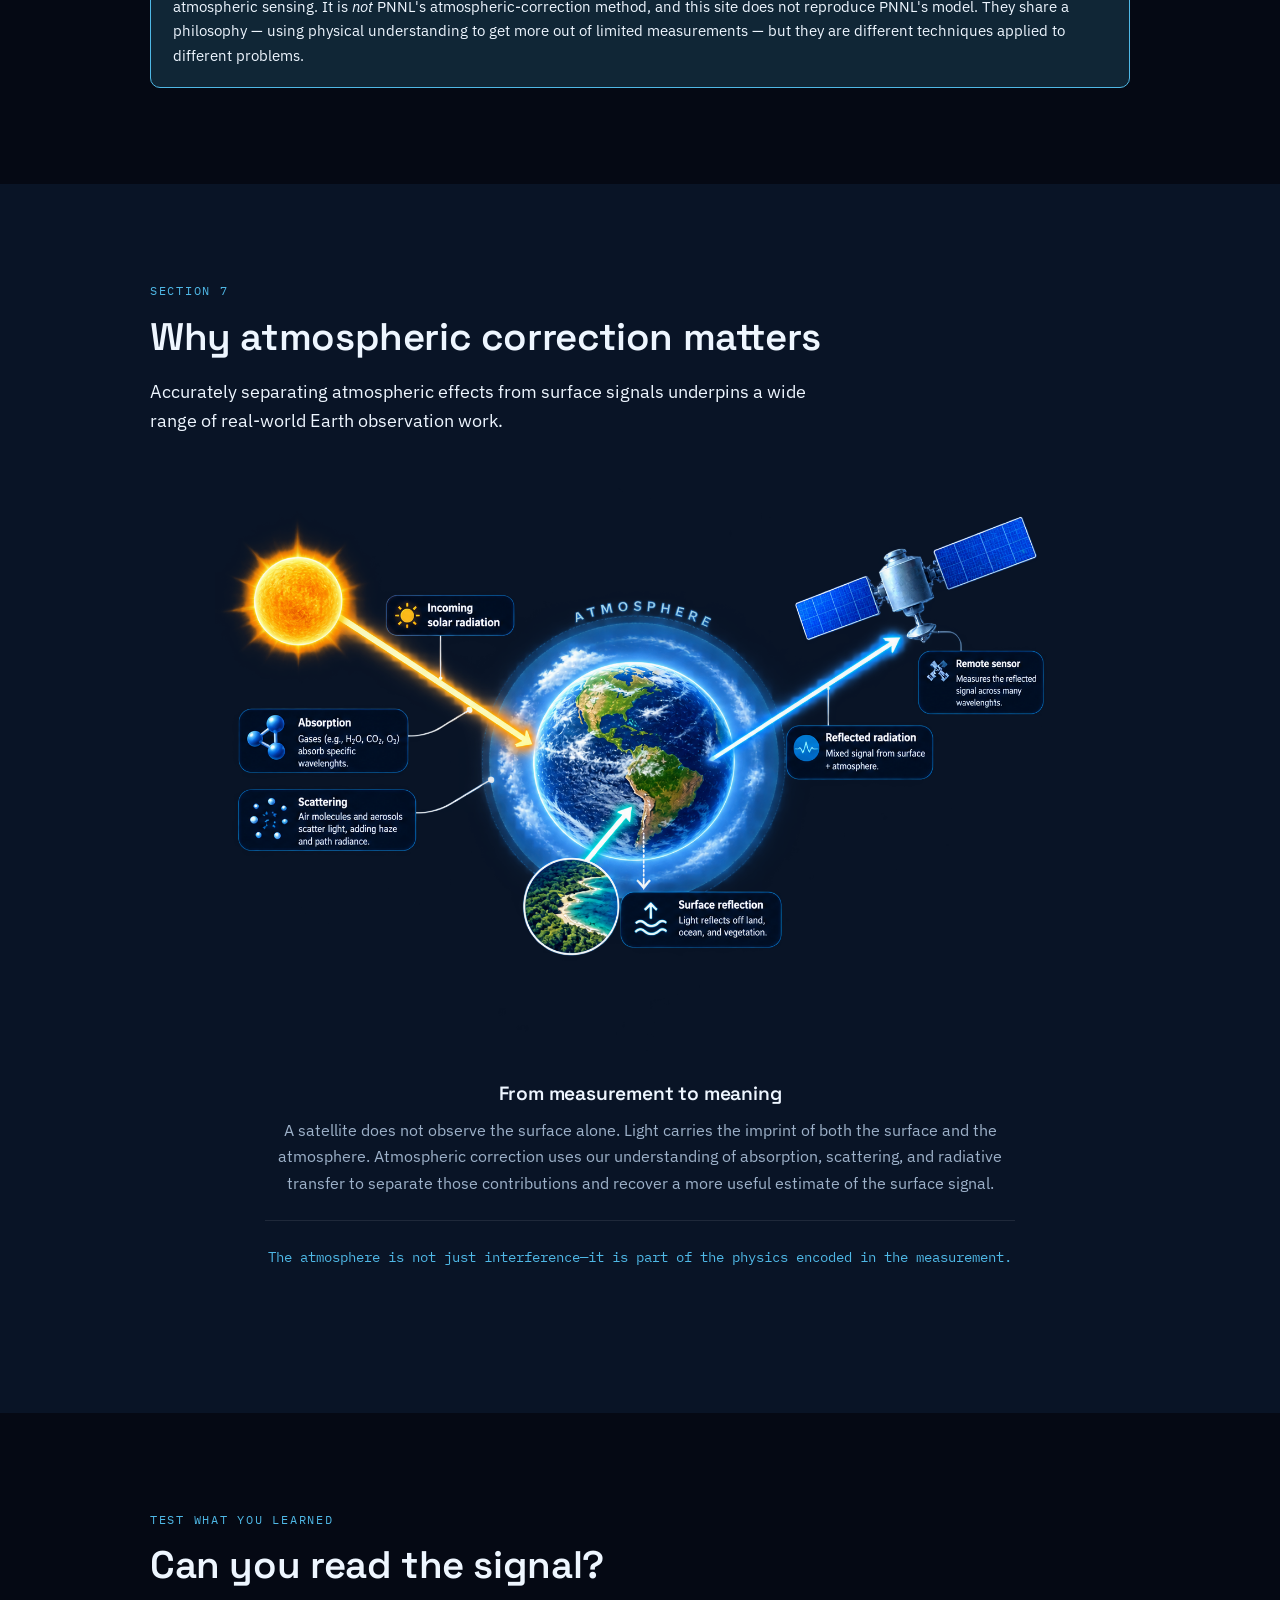
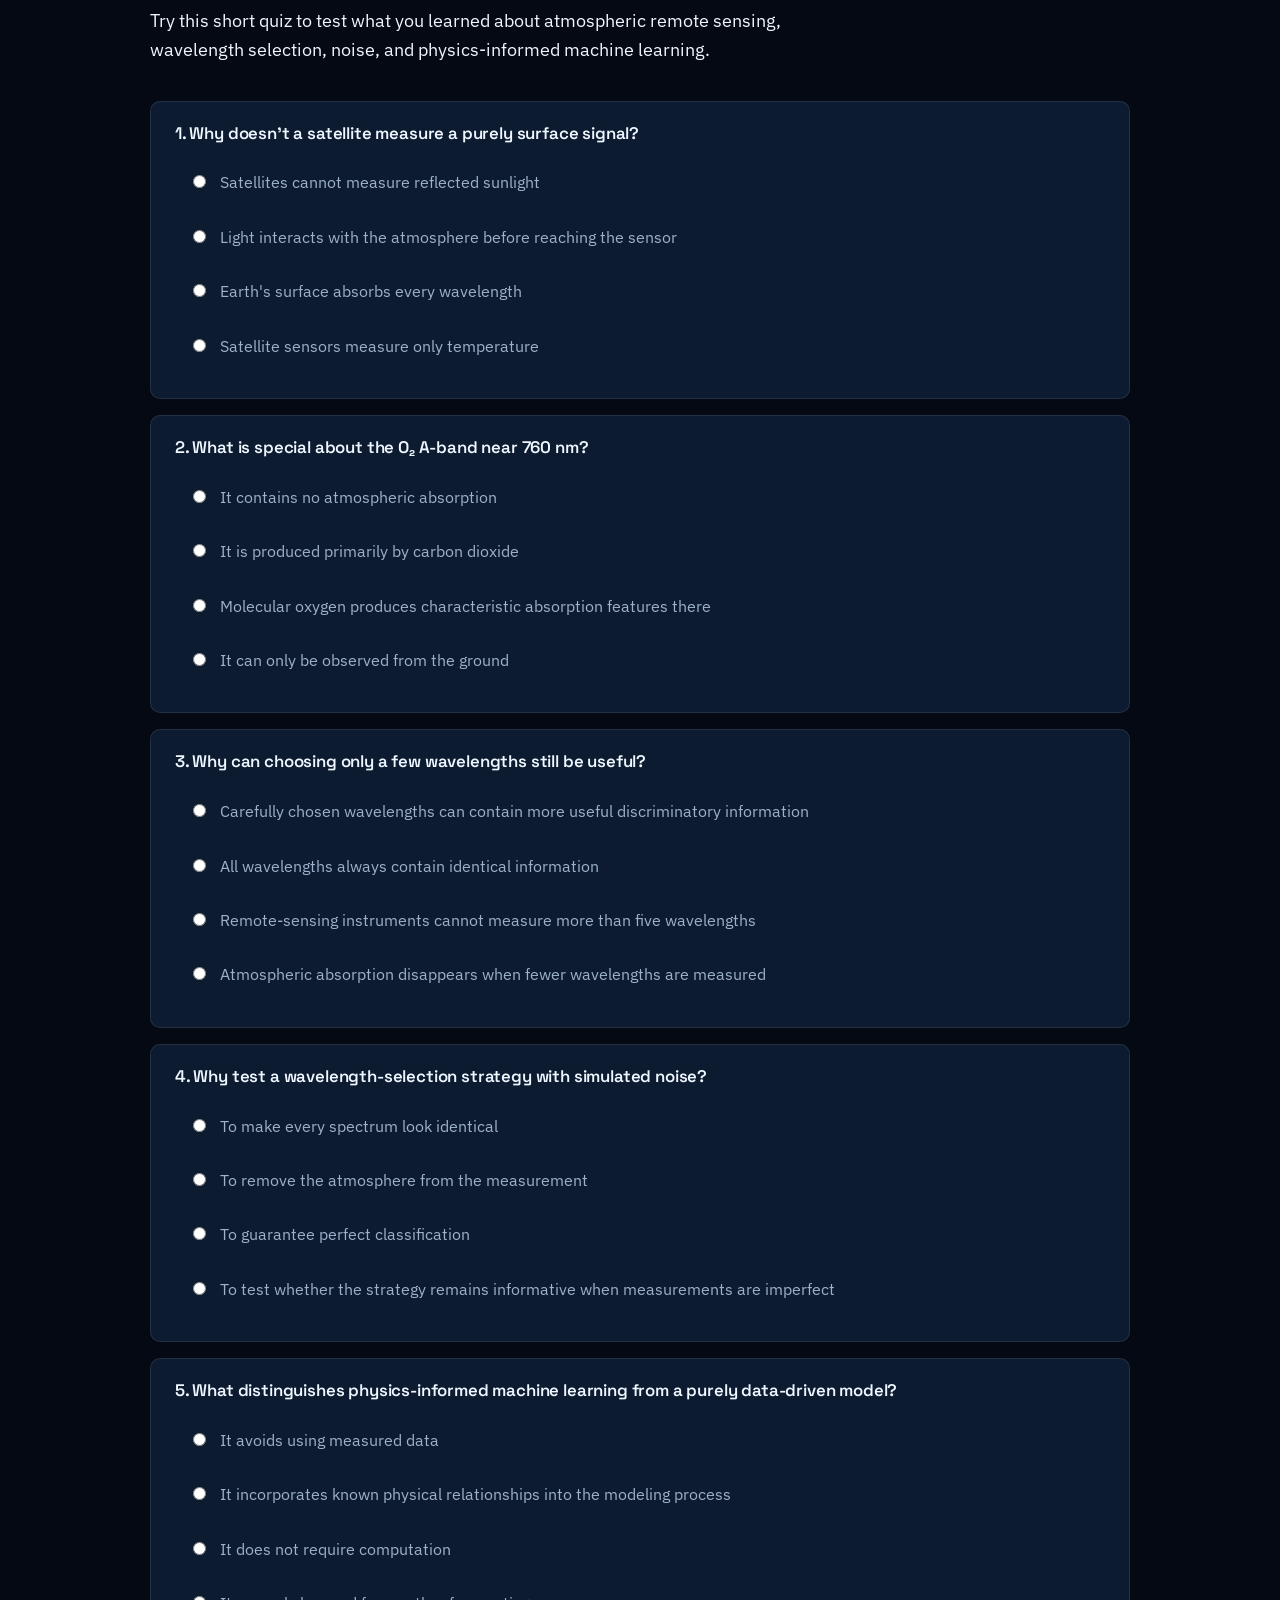
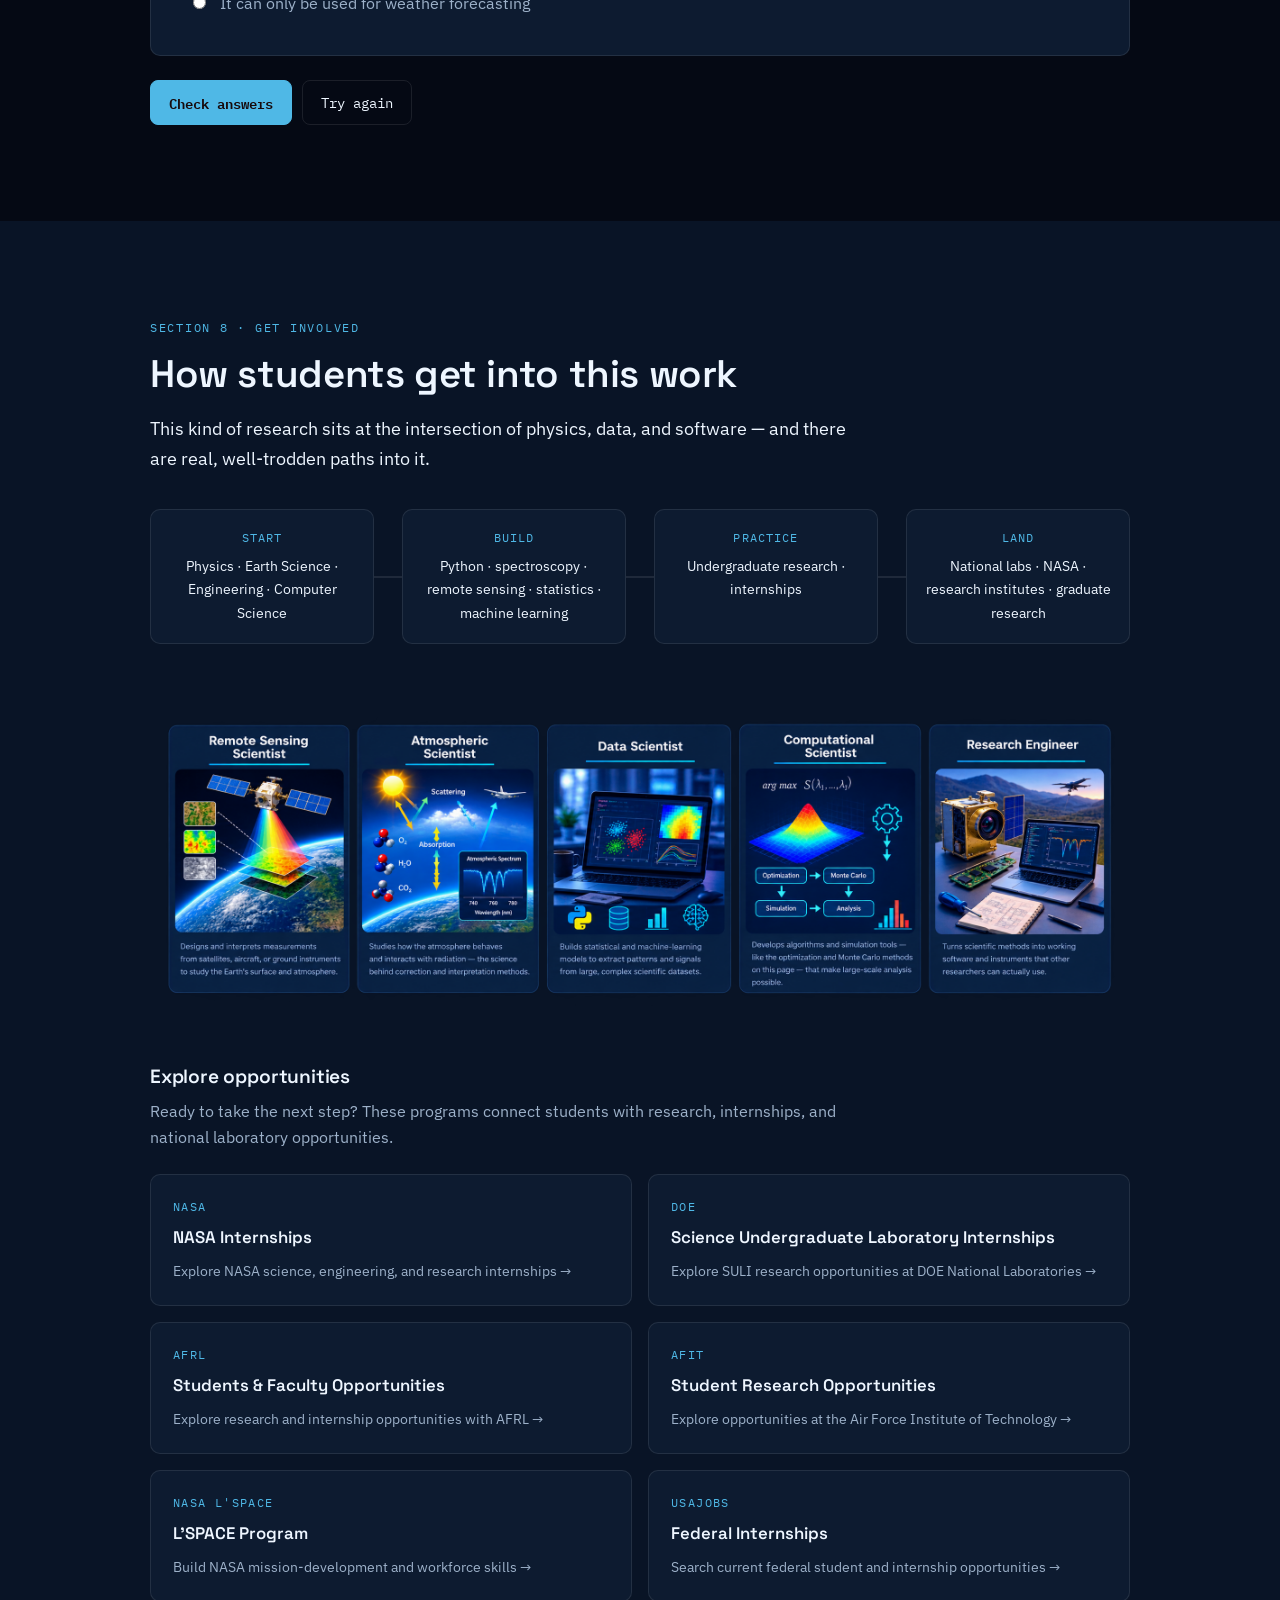
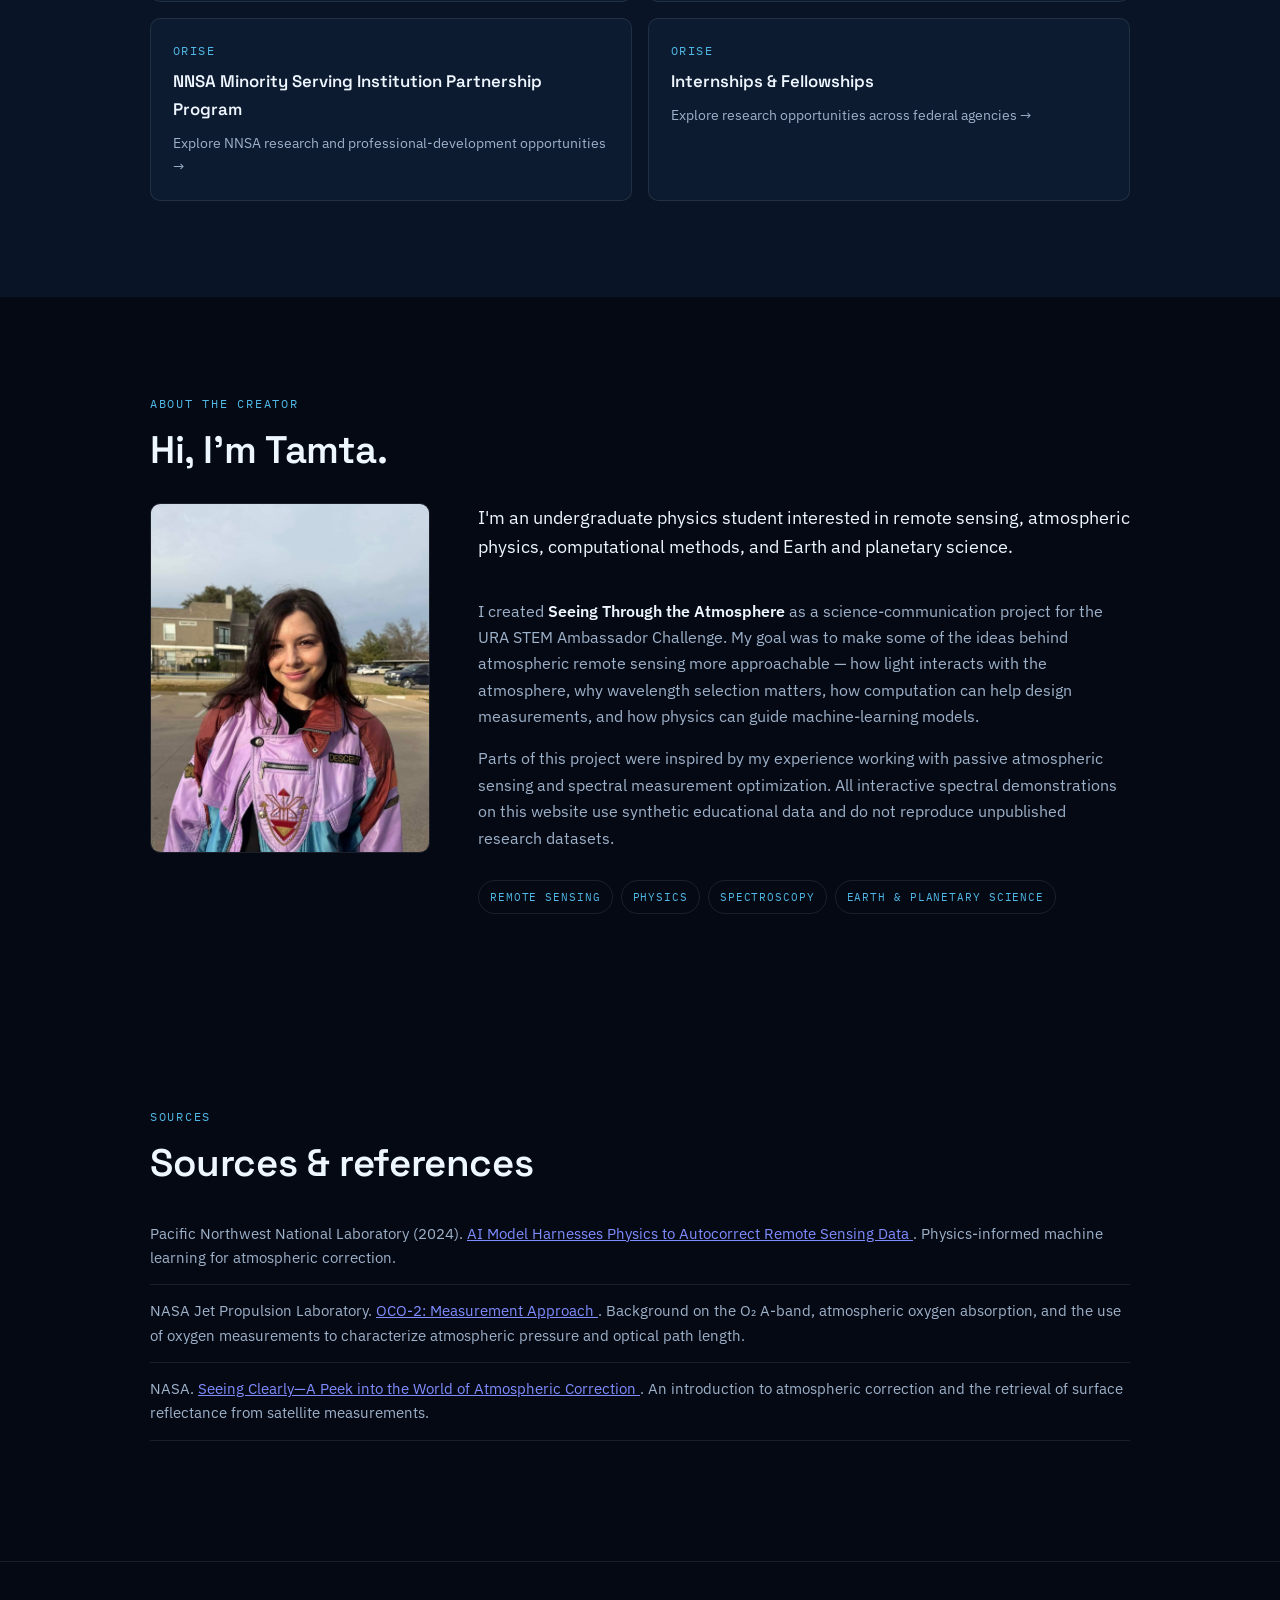
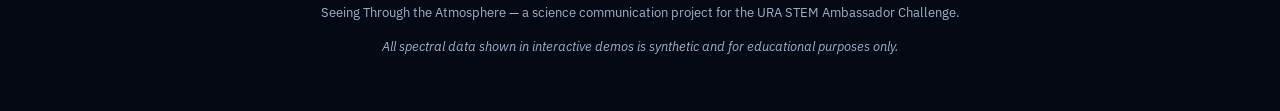
==== commit 872e5c5d: "Update index.html" ====
--- a/docs/index.html
+++ b/docs/index.html
@@ -36,6 +36,11 @@
     rel="stylesheet"
     href="styles.css"
   >
+  <link
+  rel="icon"
+  type="image/png"
+  href="favicon.png"
+>
 </head>
 
 
--- a/docs/styles.css
+++ b/docs/styles.css
@@ -1339,3 +1339,35 @@
   }
 
 }
+/* =========================================================
+   CAREER PATHS DIAGRAM
+========================================================= */
+
+.career-diagram-wrap {
+  width: 100%;
+  margin: 3rem auto;
+  display: flex;
+  justify-content: center;
+  align-items: center;
+}
+
+.career-diagram {
+  display: block;
+  width: 100%;
+  max-width: 1600px;
+  height: auto;
+  object-fit: contain;
+}
+
+/* Mobile */
+@media (max-width: 768px) {
+  .career-diagram-wrap {
+    margin: 2rem auto;
+    overflow-x: auto;
+  }
+
+  .career-diagram {
+    width: 1100px;
+    max-width: none;
+  }
+}
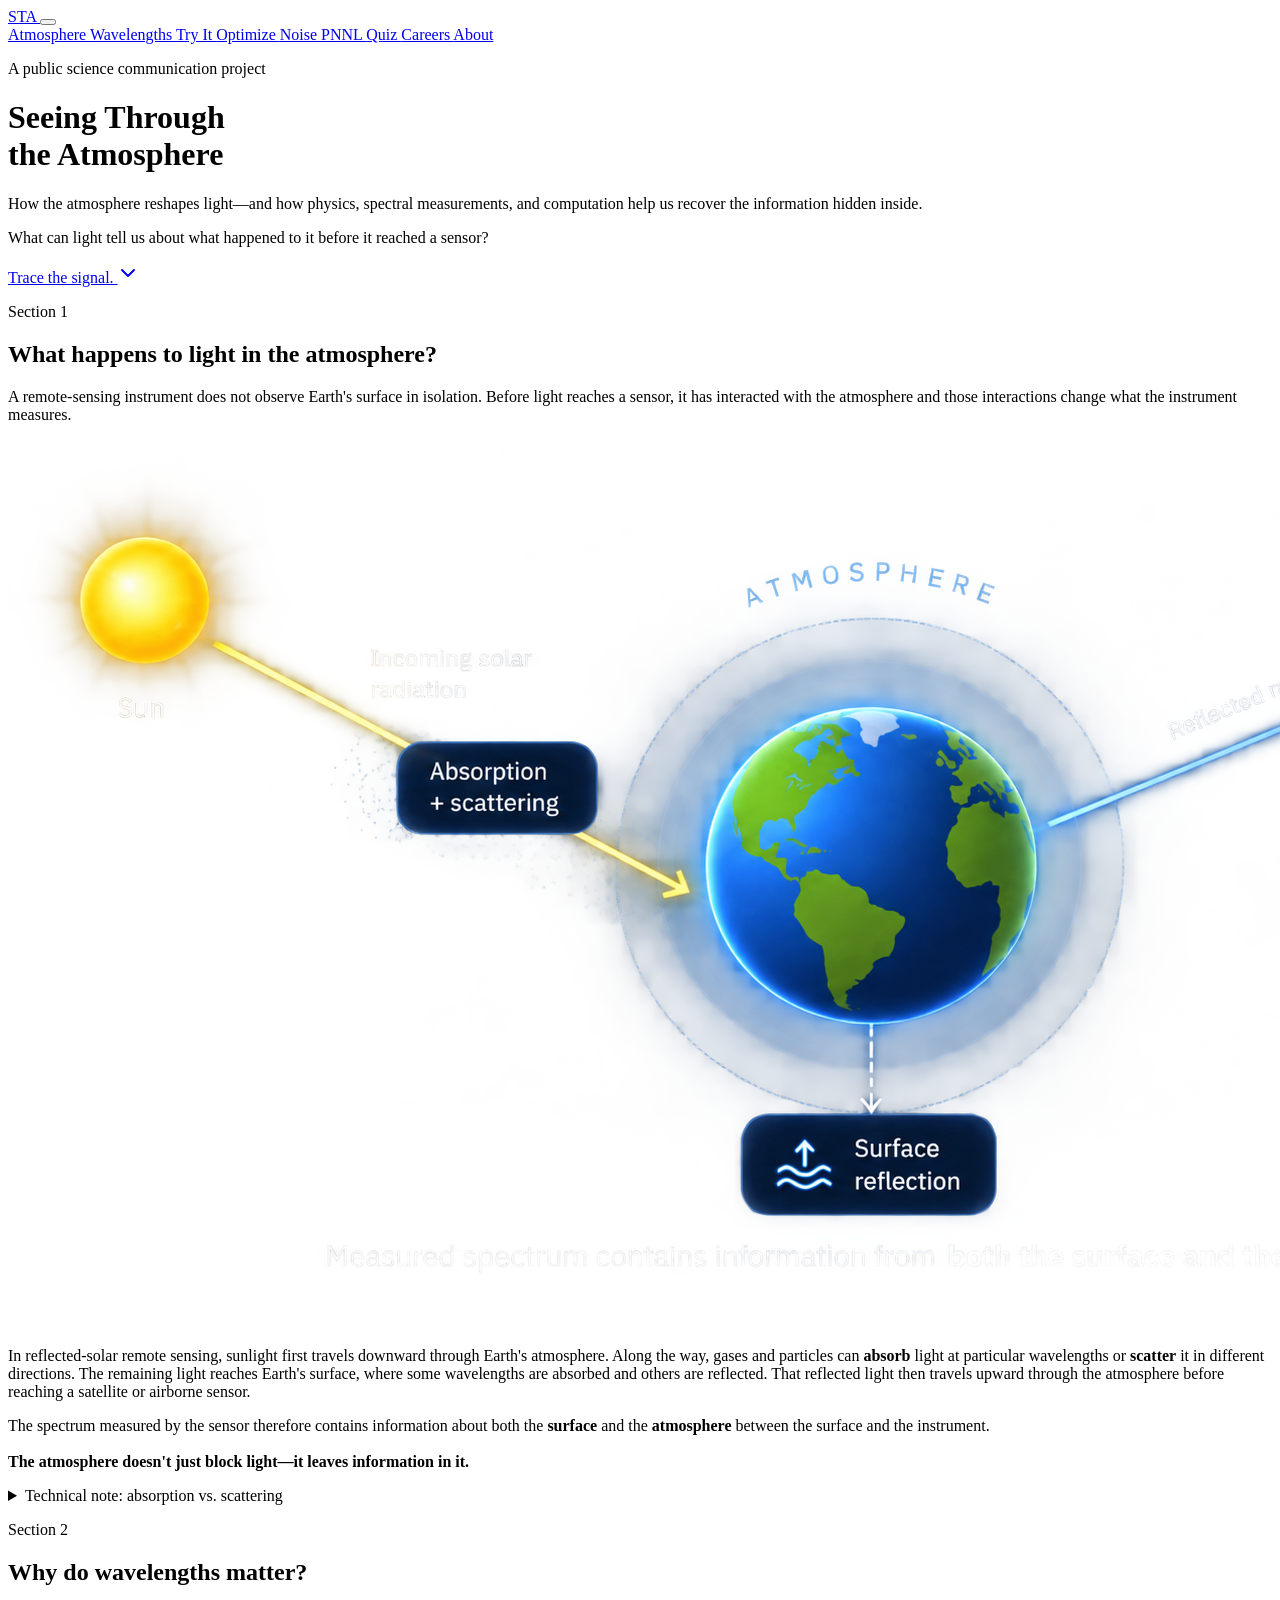
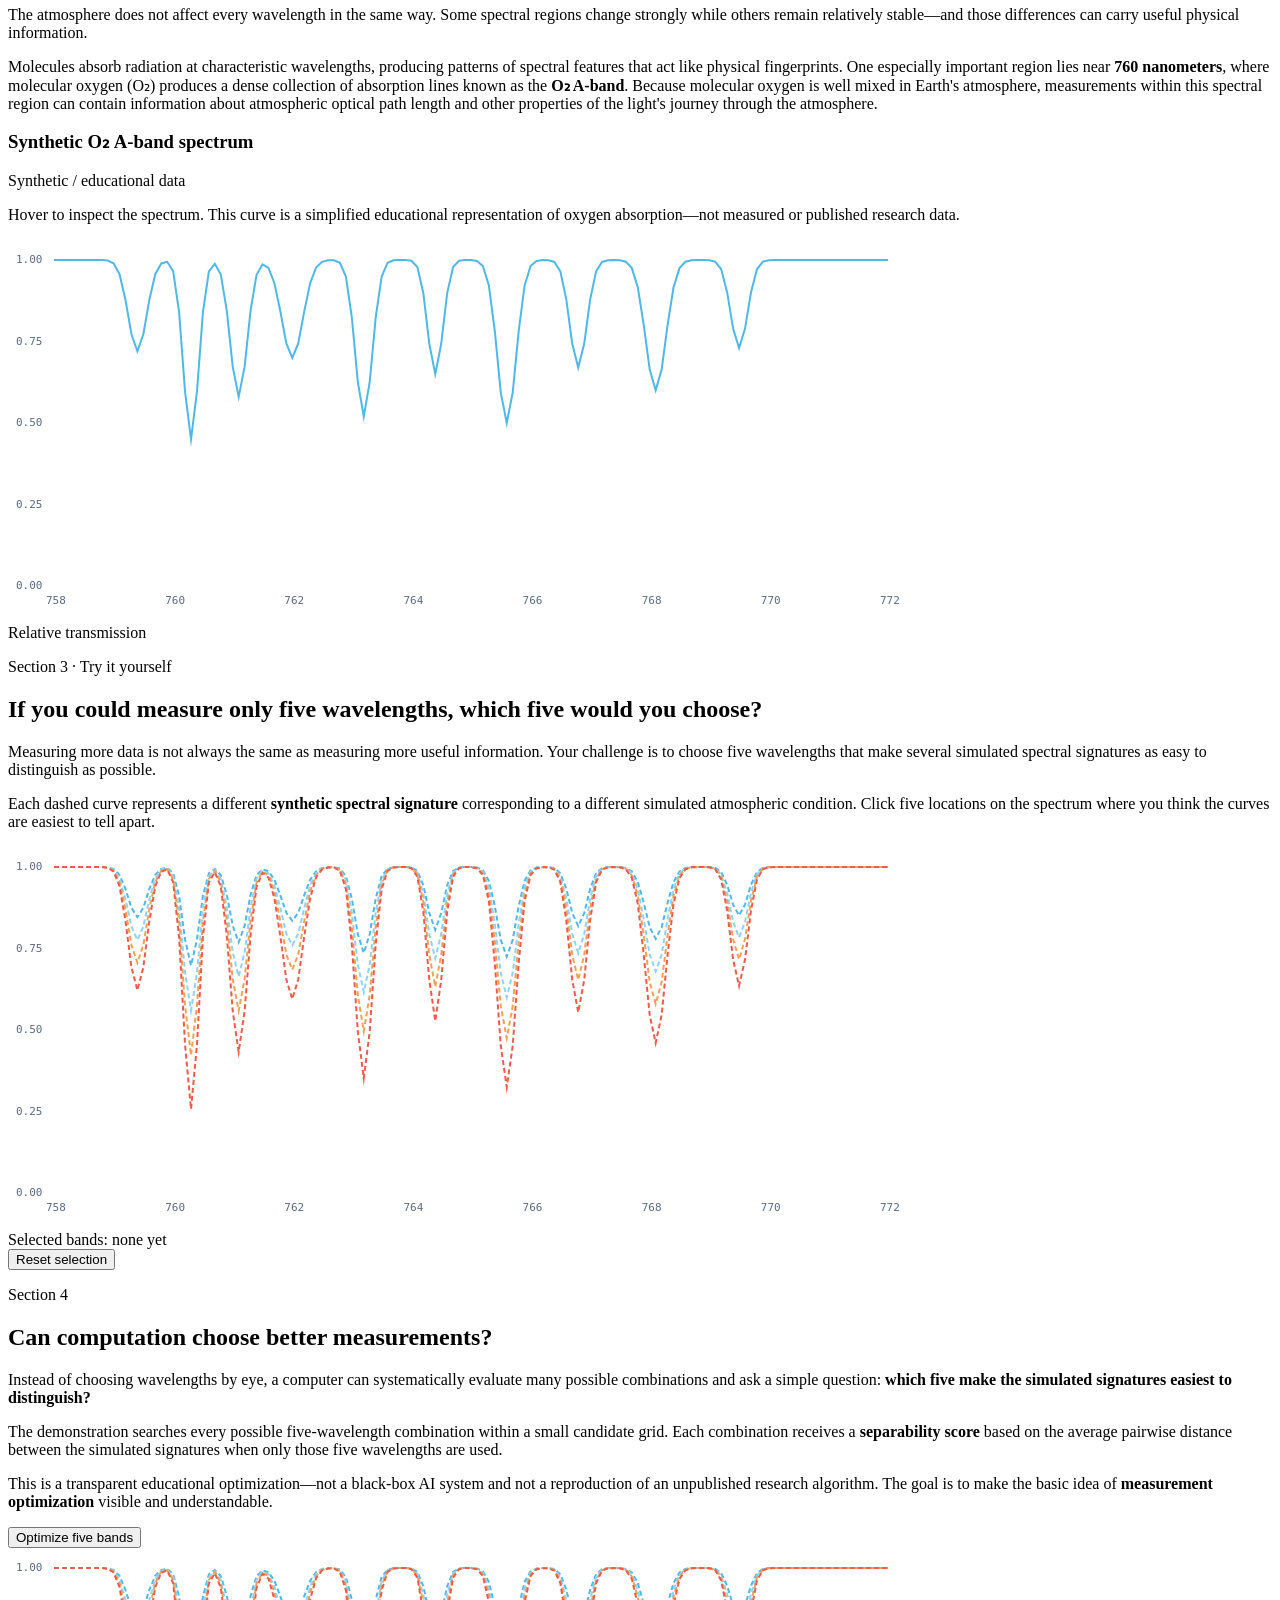
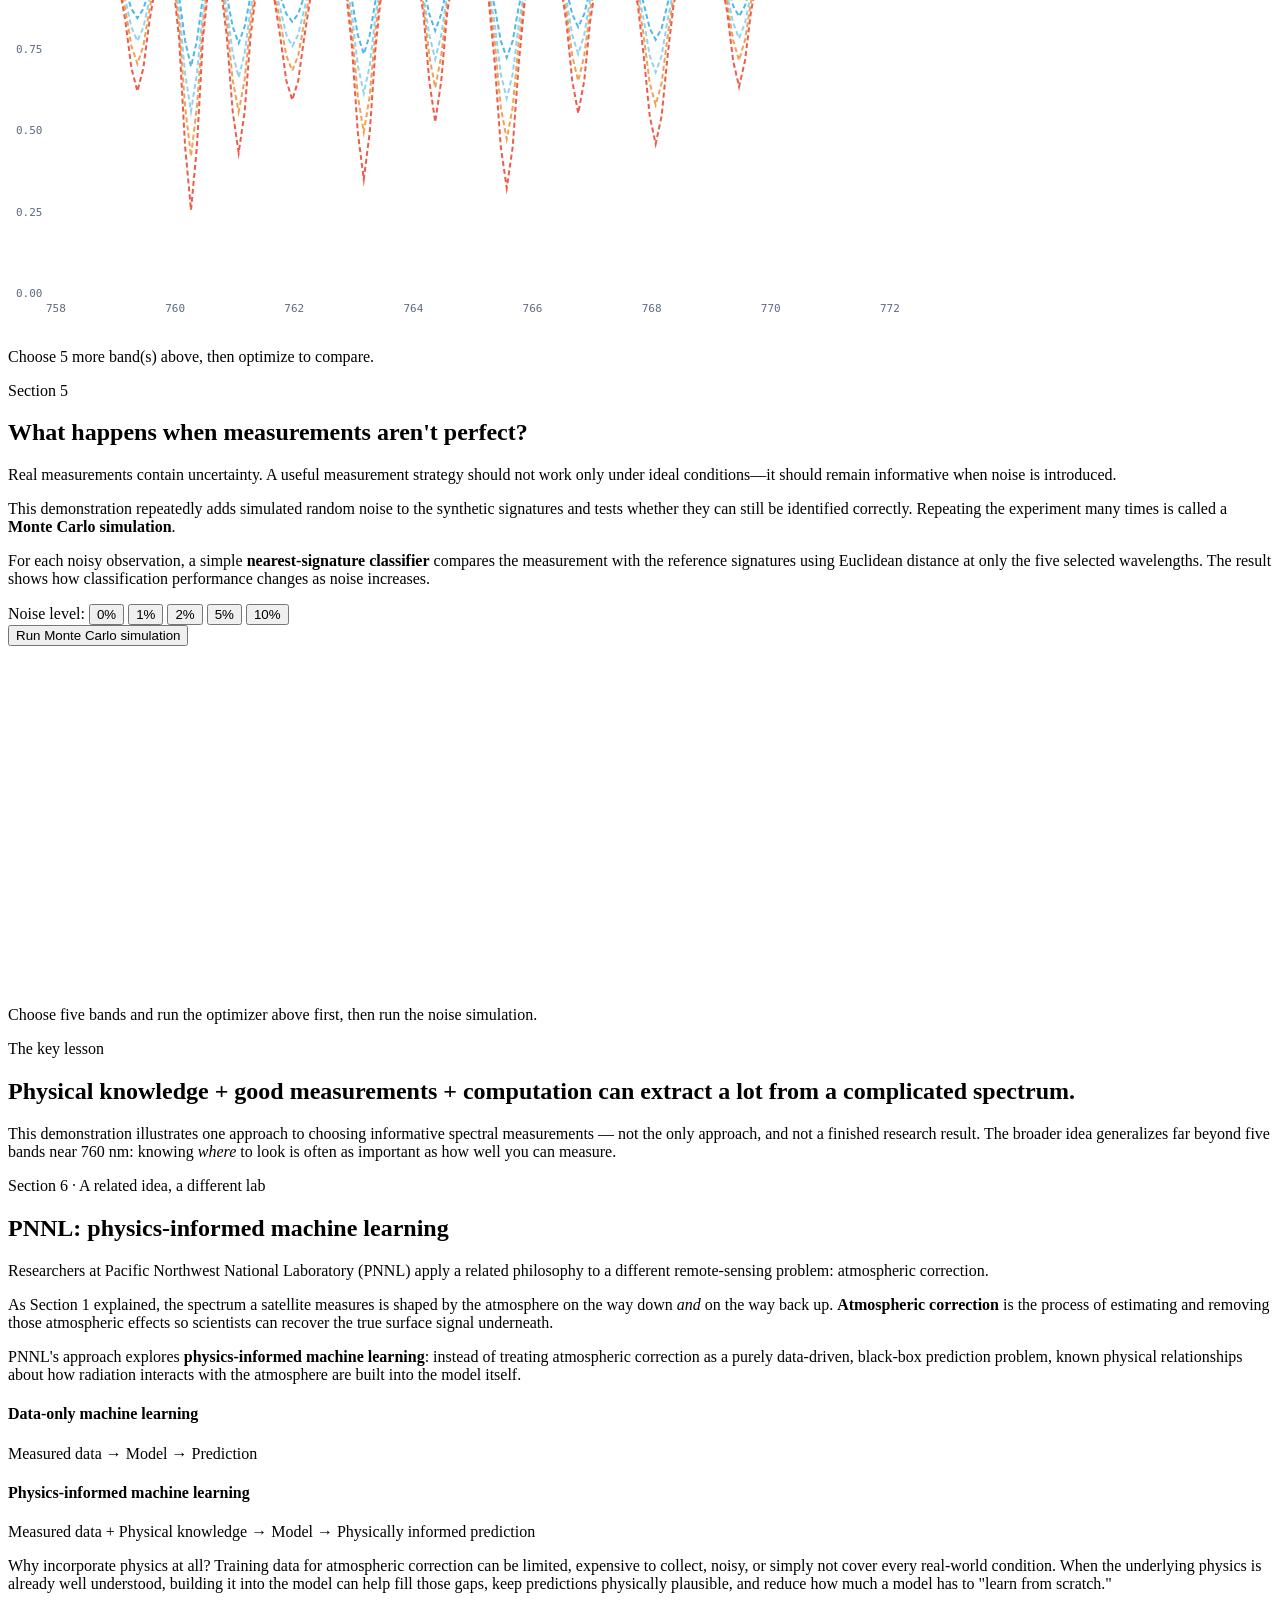
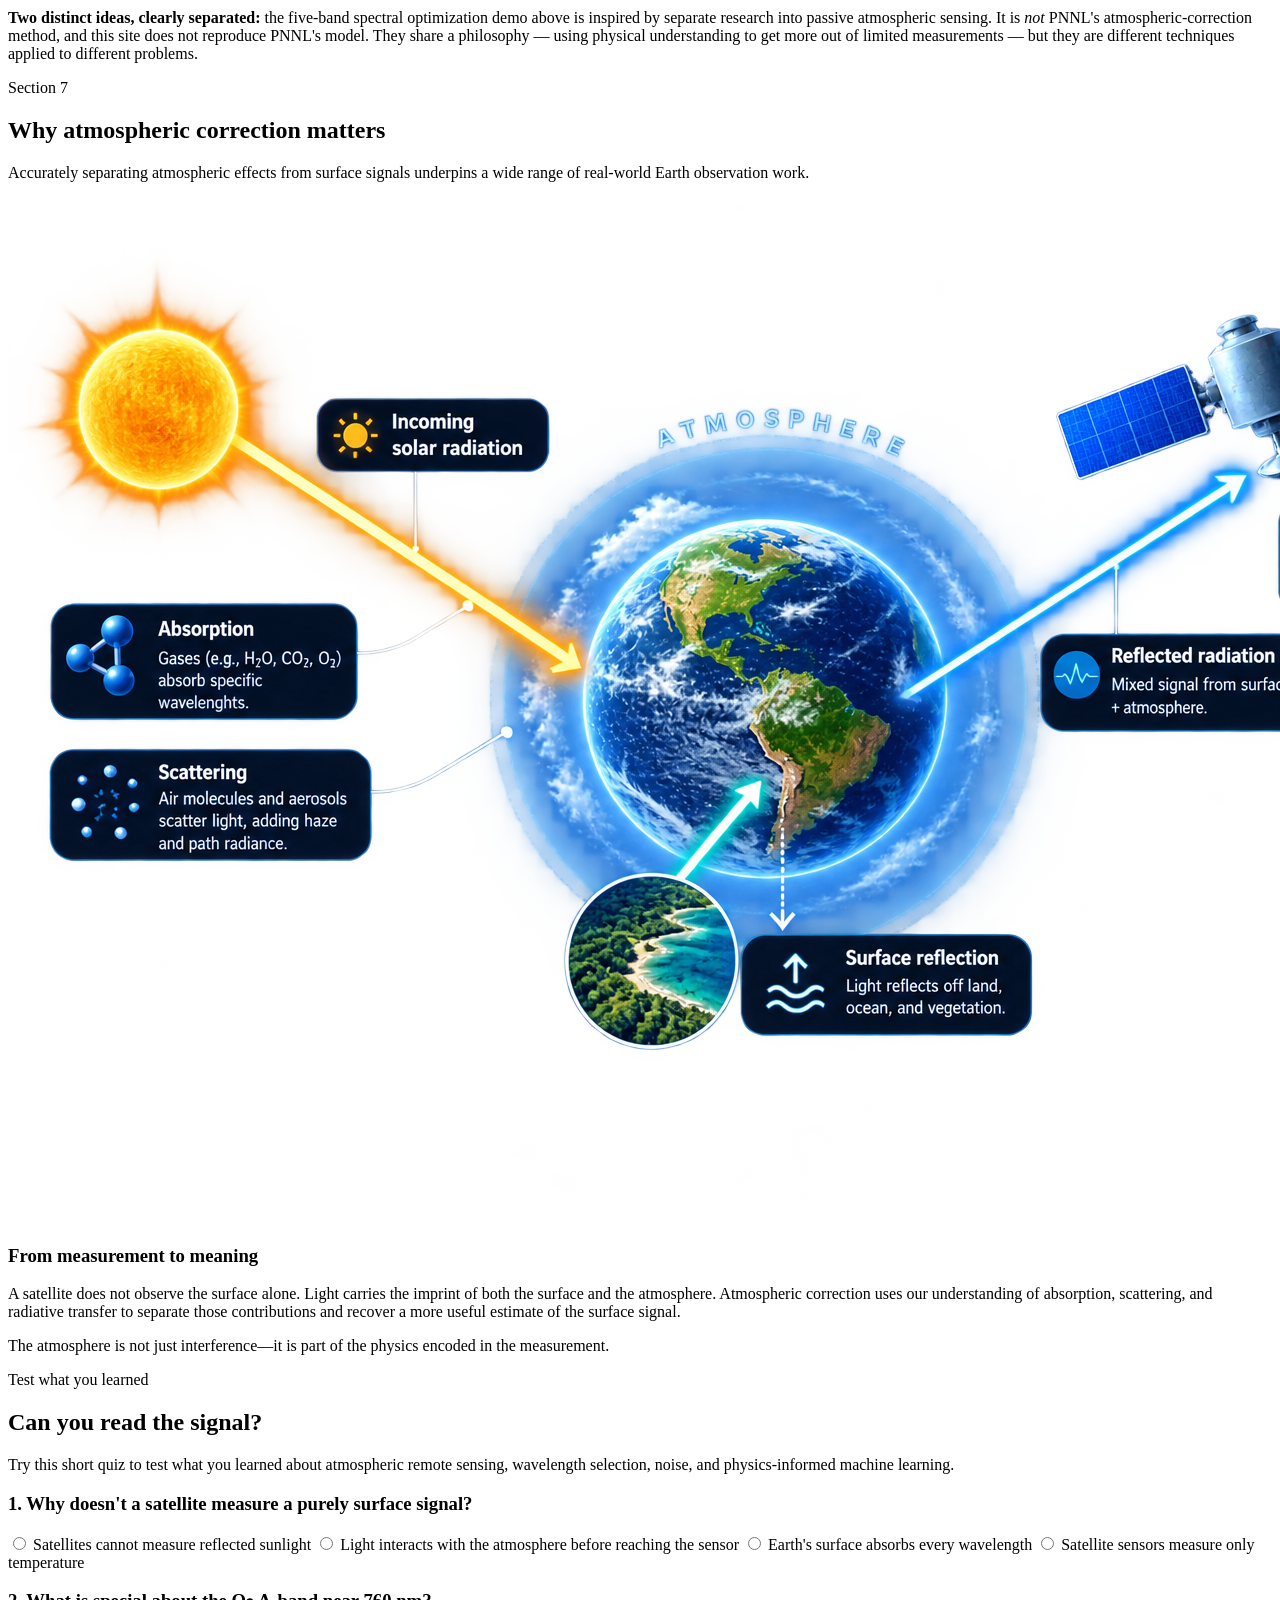
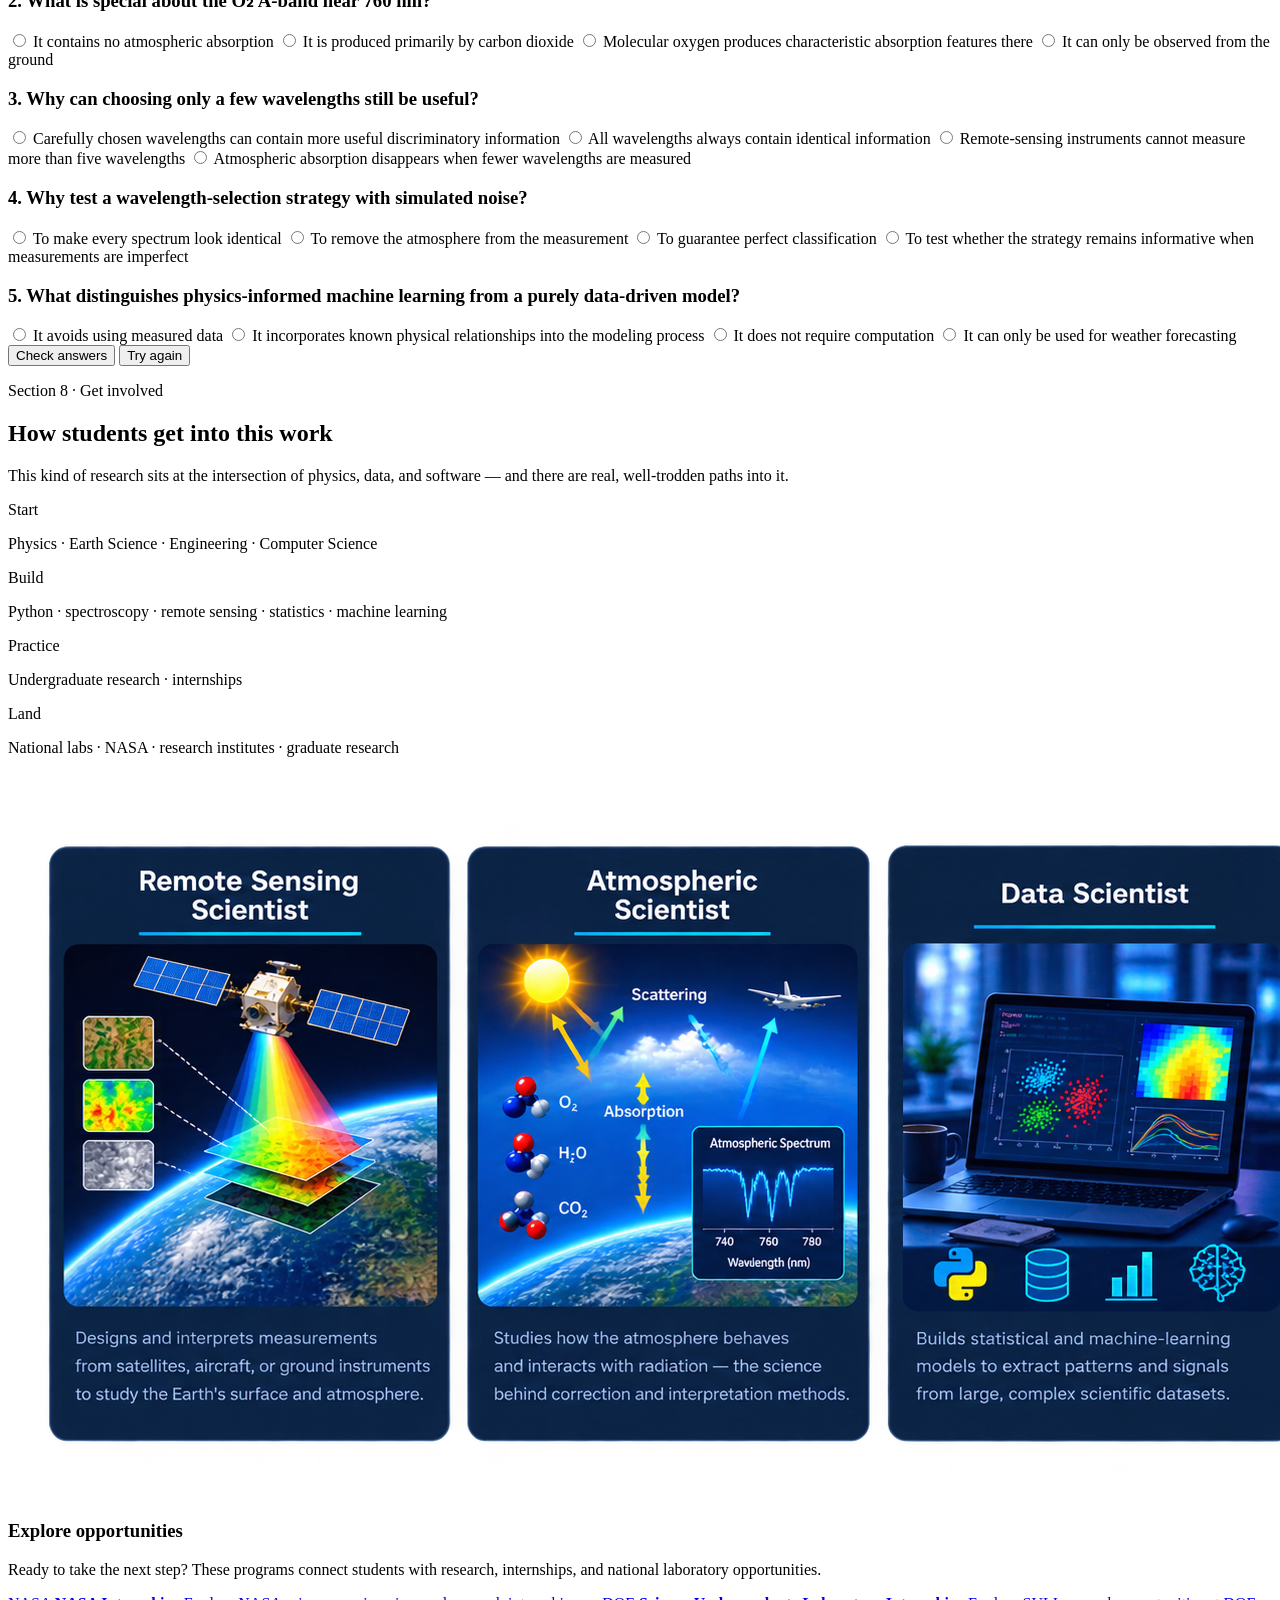
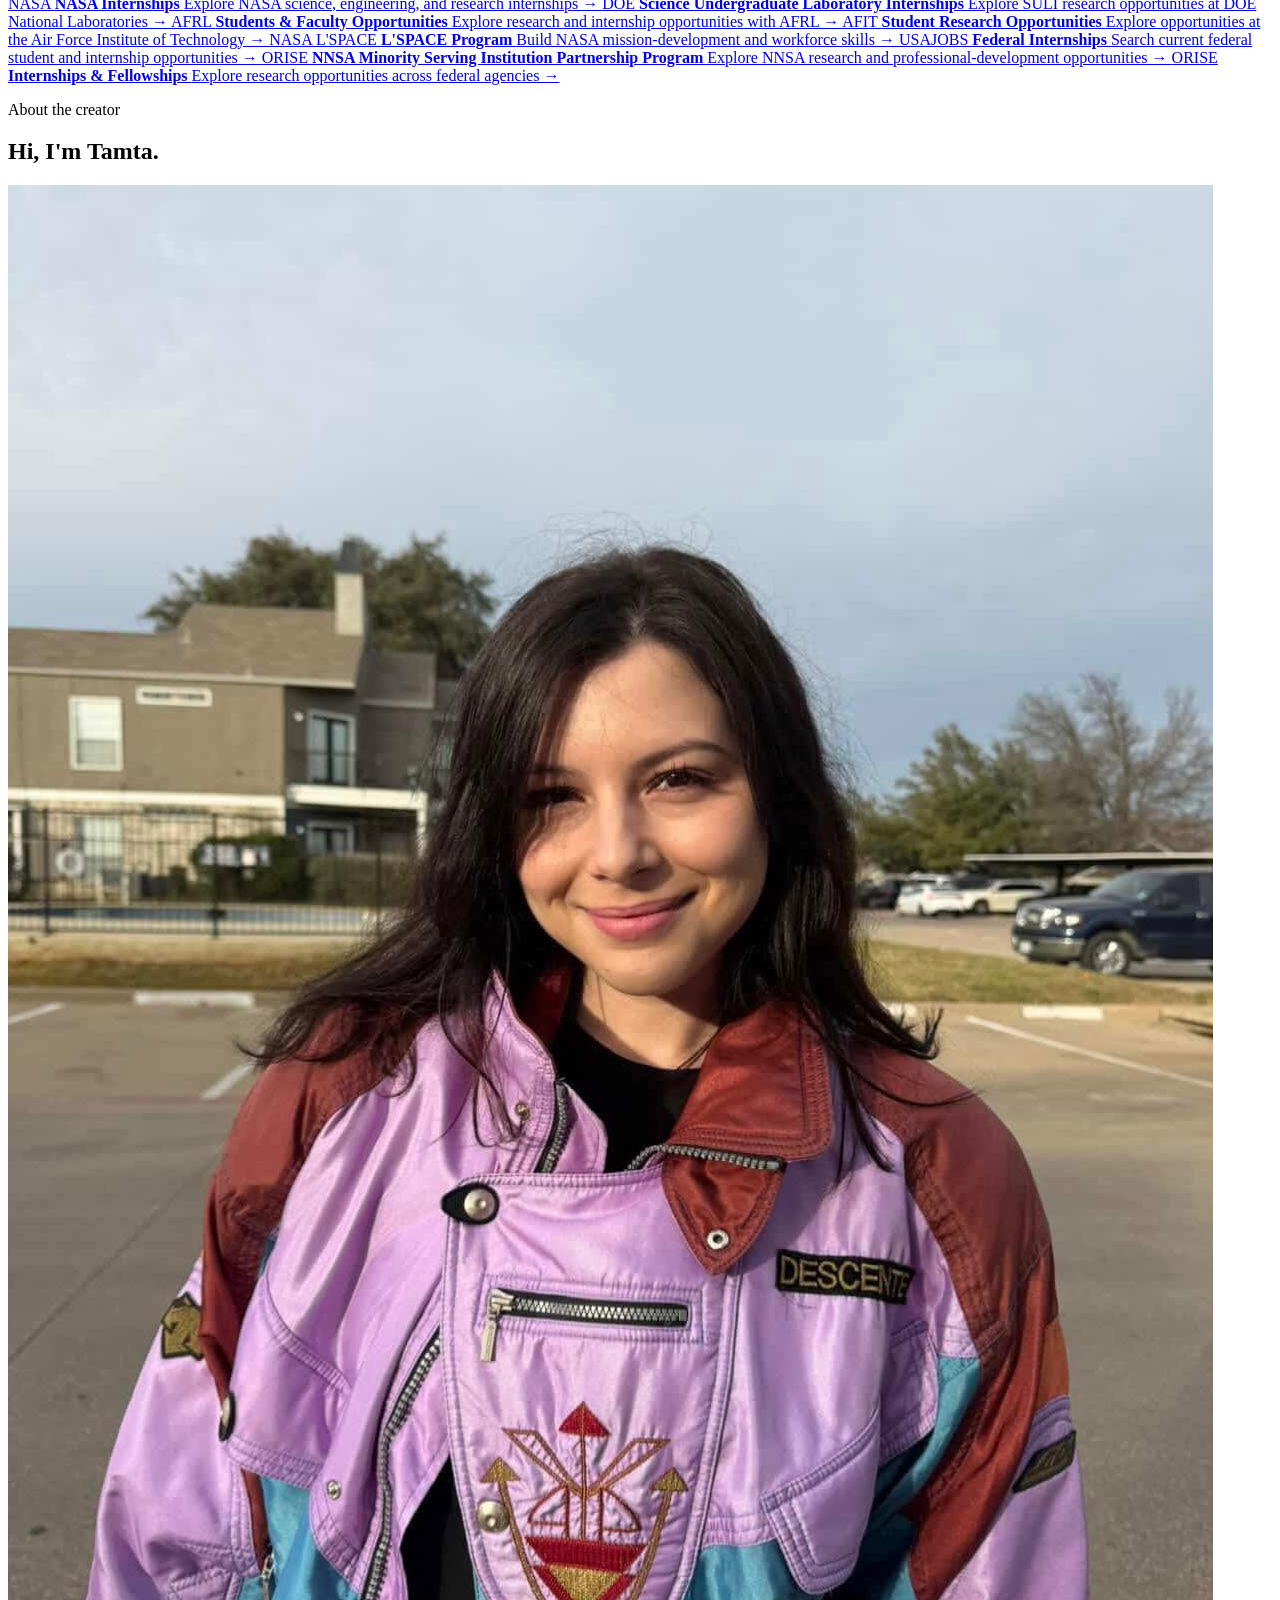
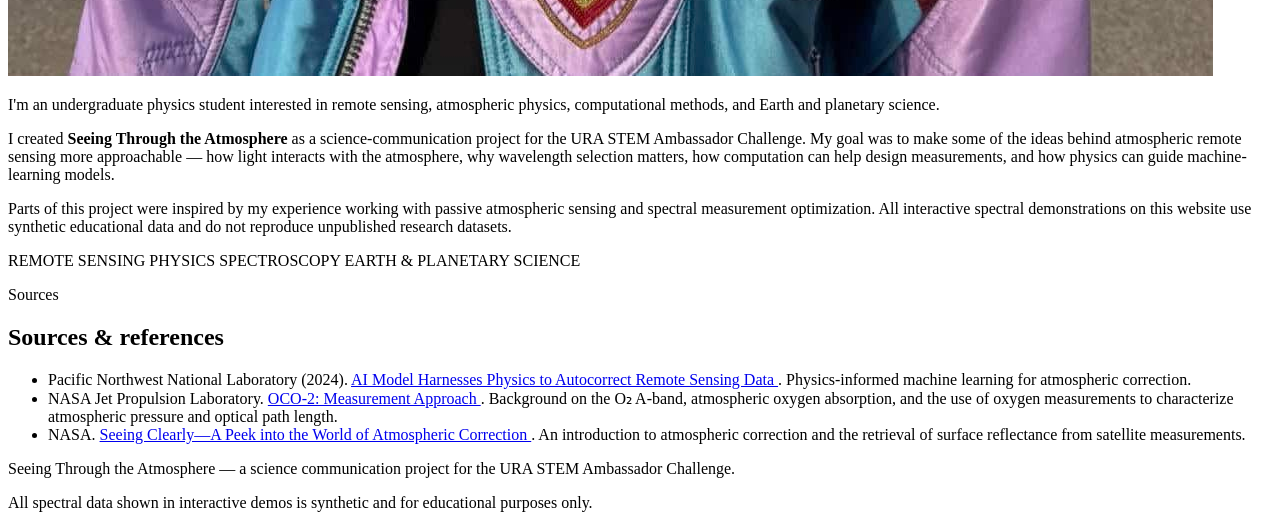
==== commit 87bc4d14: "Update index.html" ====
--- a/docs/index.html
+++ b/docs/index.html
@@ -35,12 +35,9 @@
   <link
     rel="stylesheet"
     href="styles.css"
-  >
-  <link
-  rel="icon"
-  type="image/png"
-  href="favicon.png"
->
+  <link rel="icon" type="image/png" href="./favicon.png?v=2">
+<link rel="shortcut icon" type="image/png" href="./favicon.png?v=2">
+  
 </head>
 
 
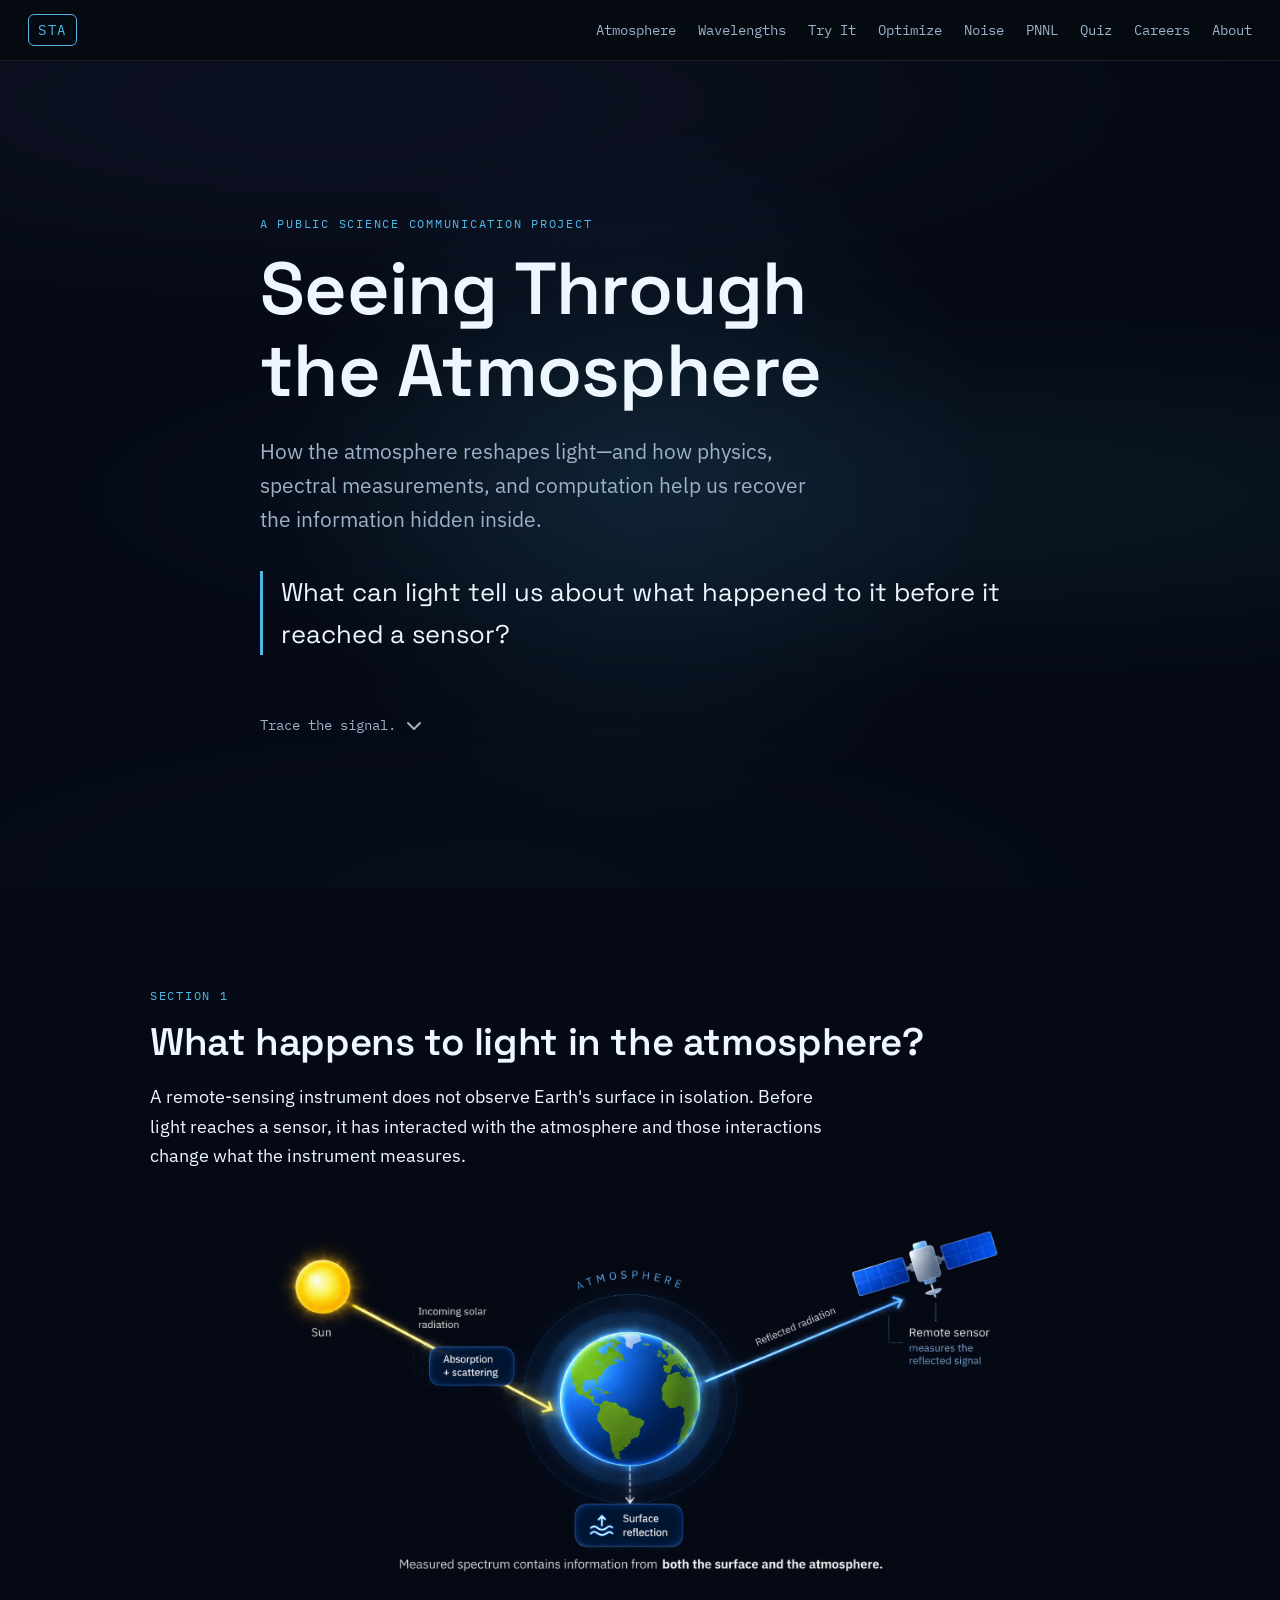
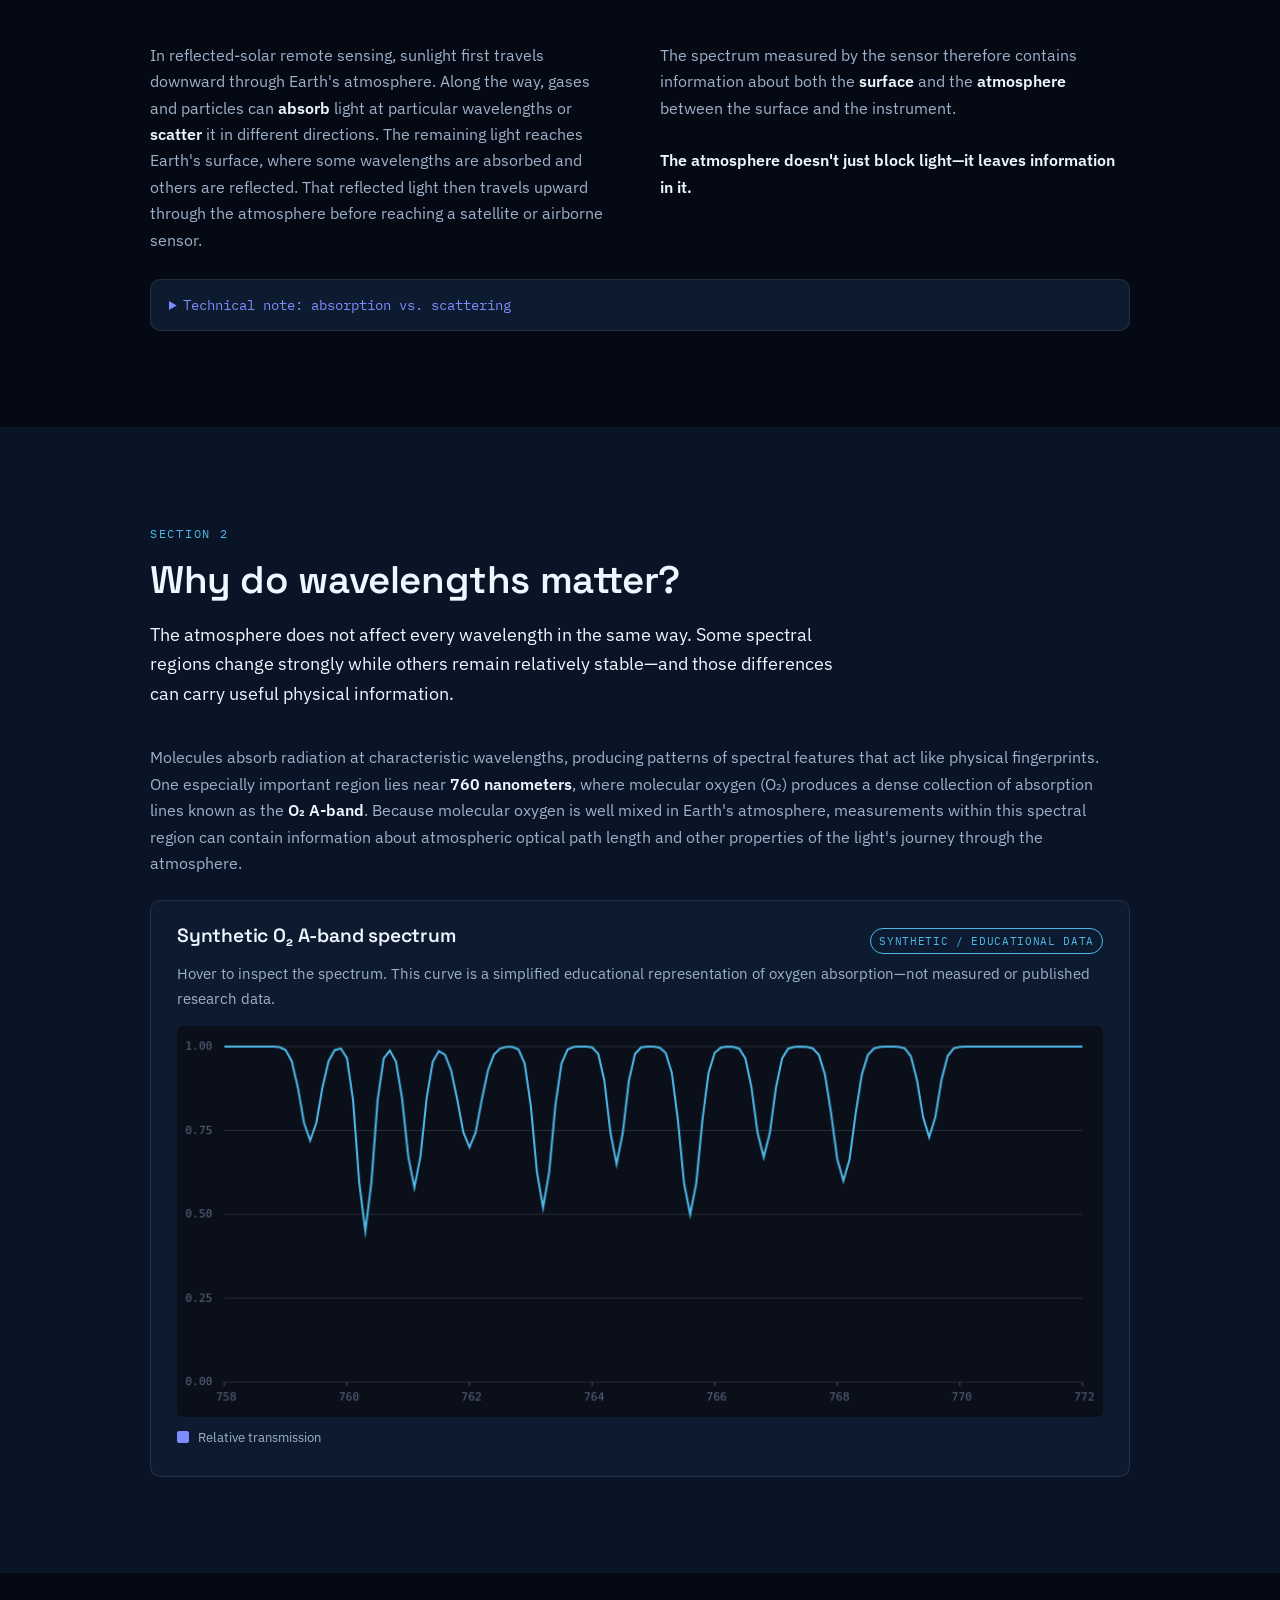
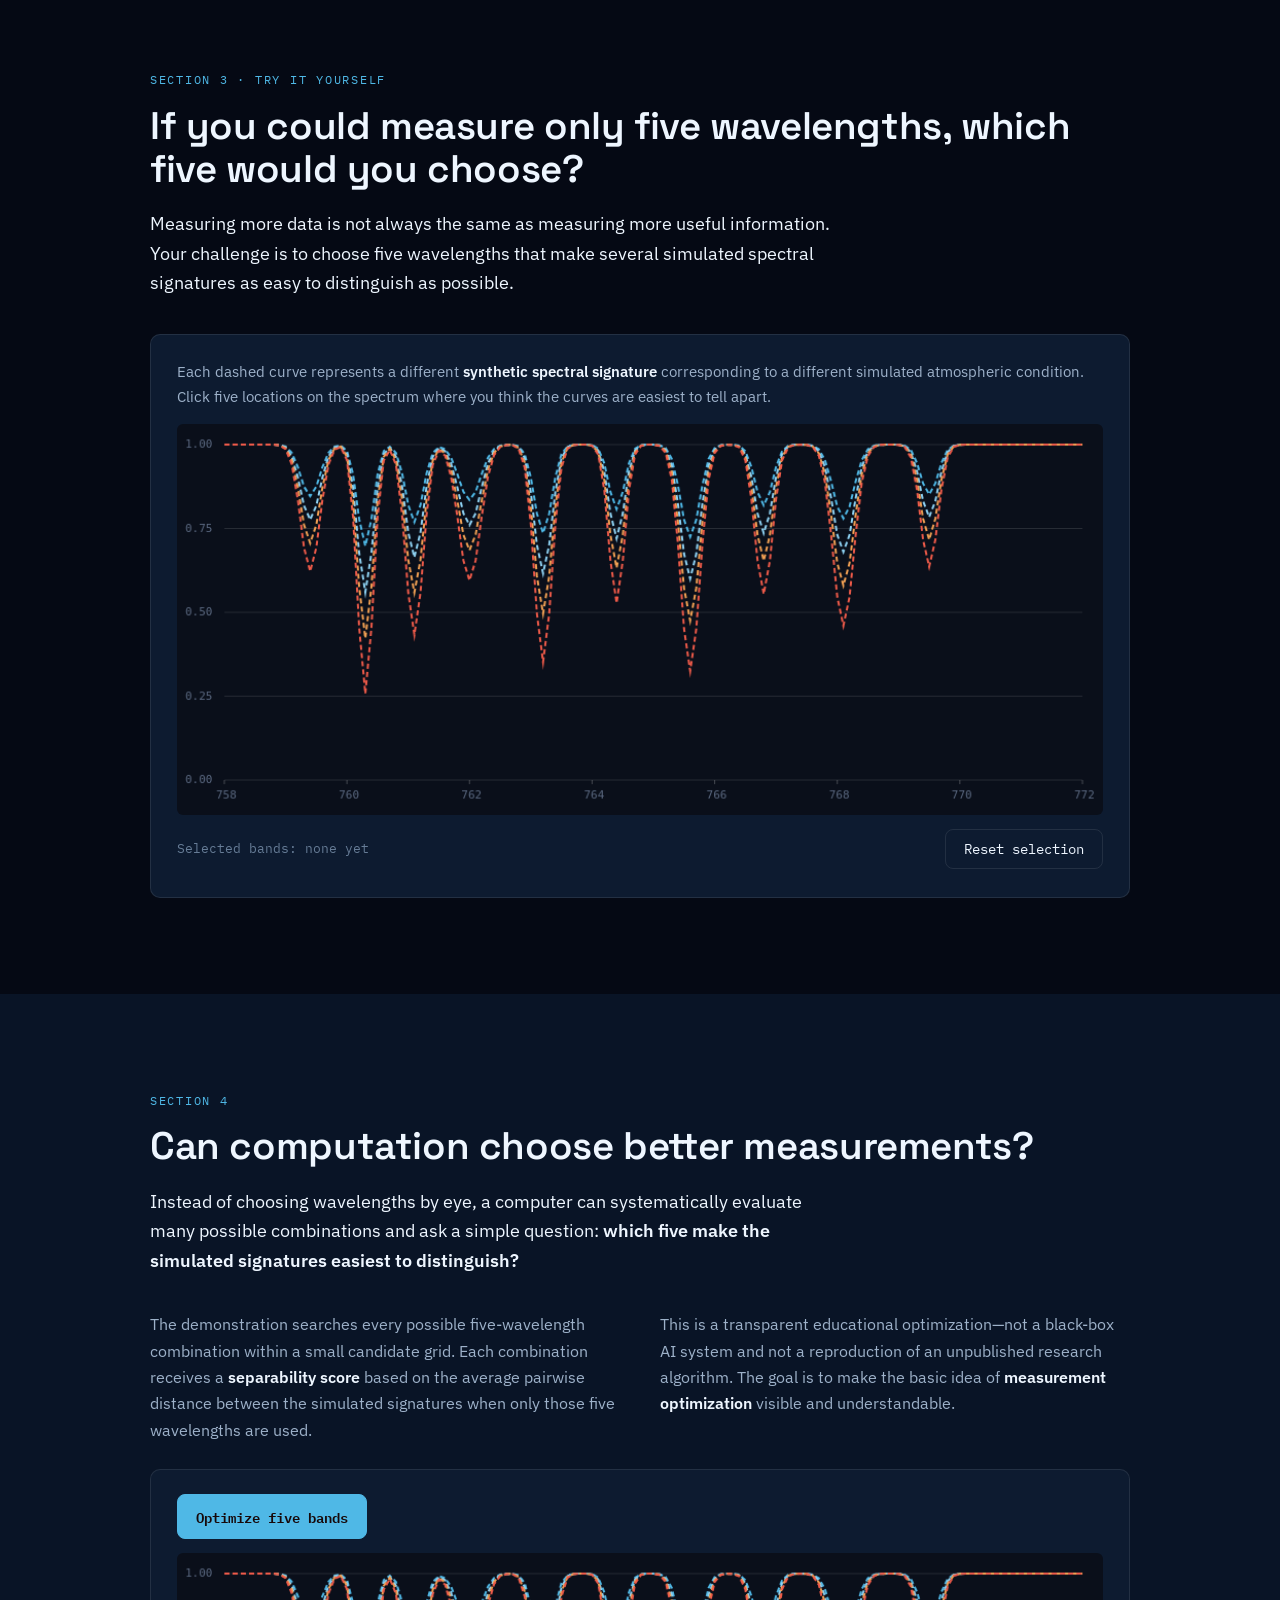
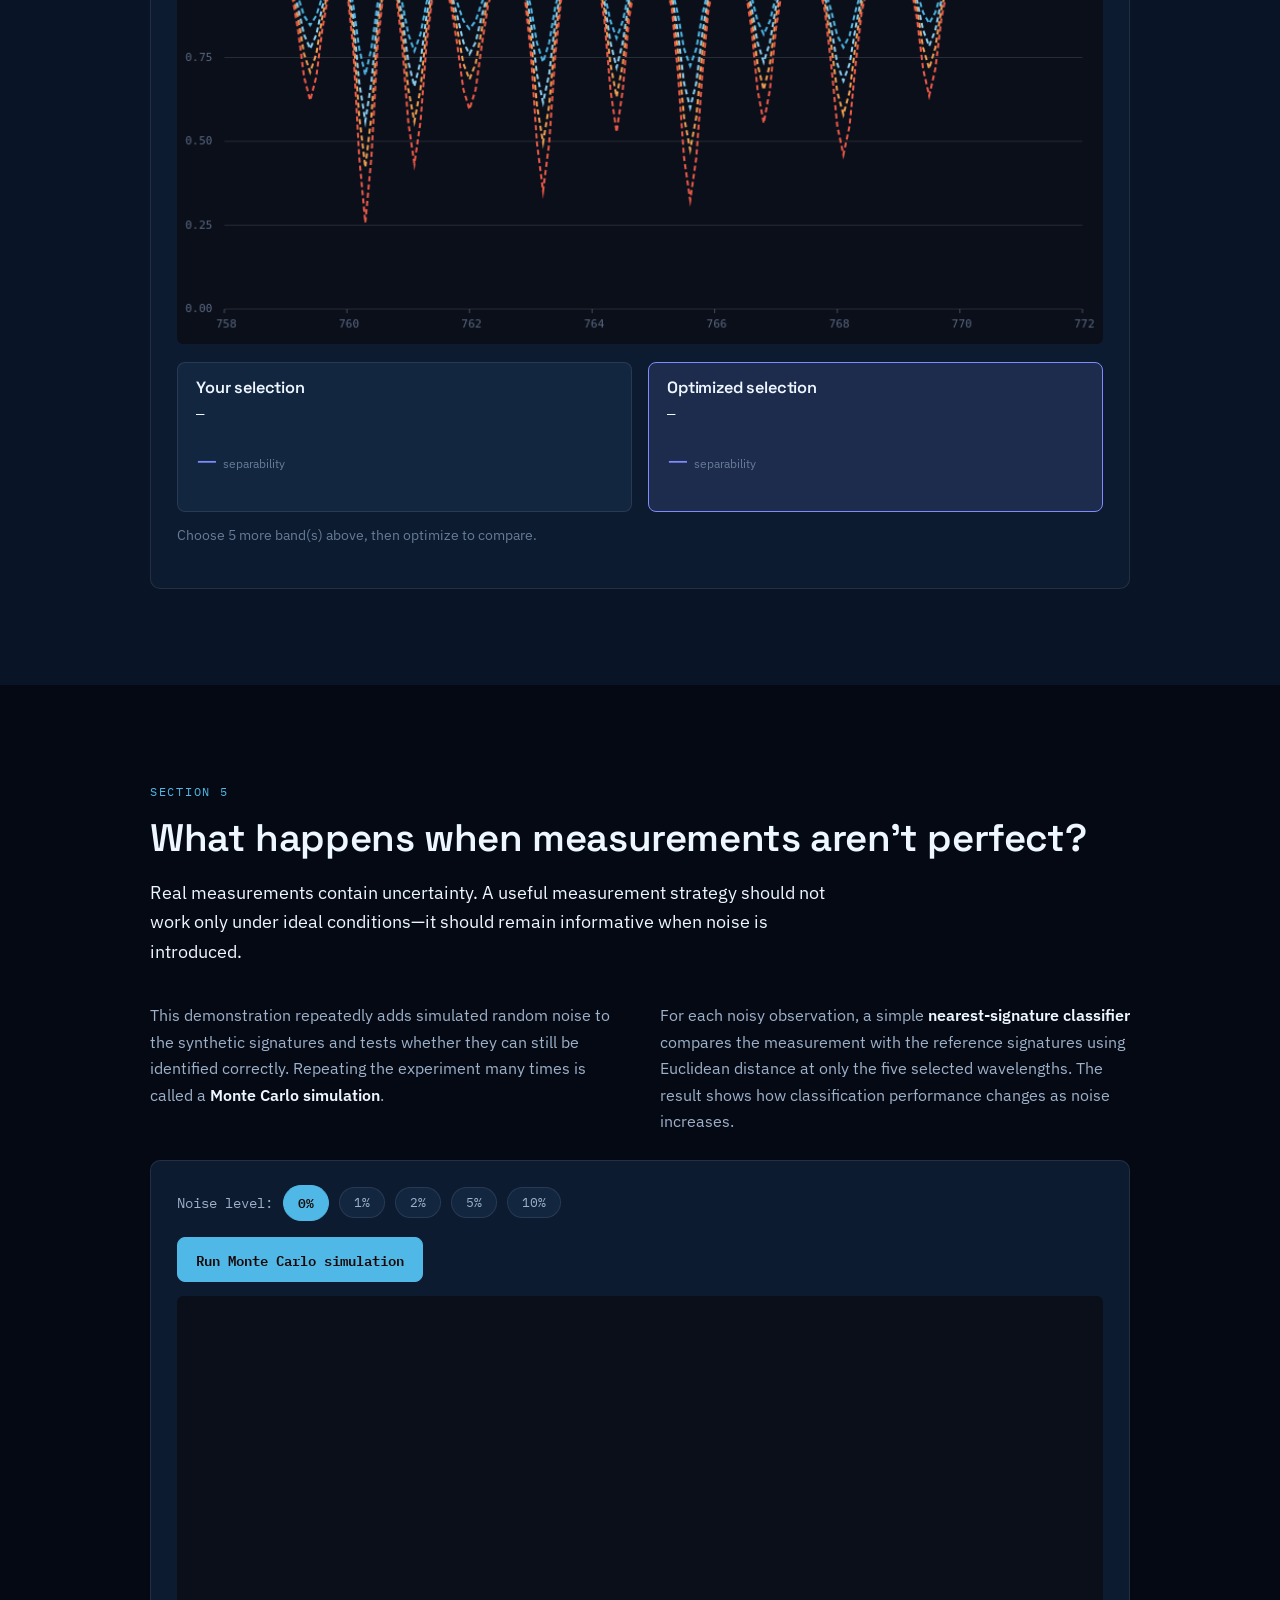
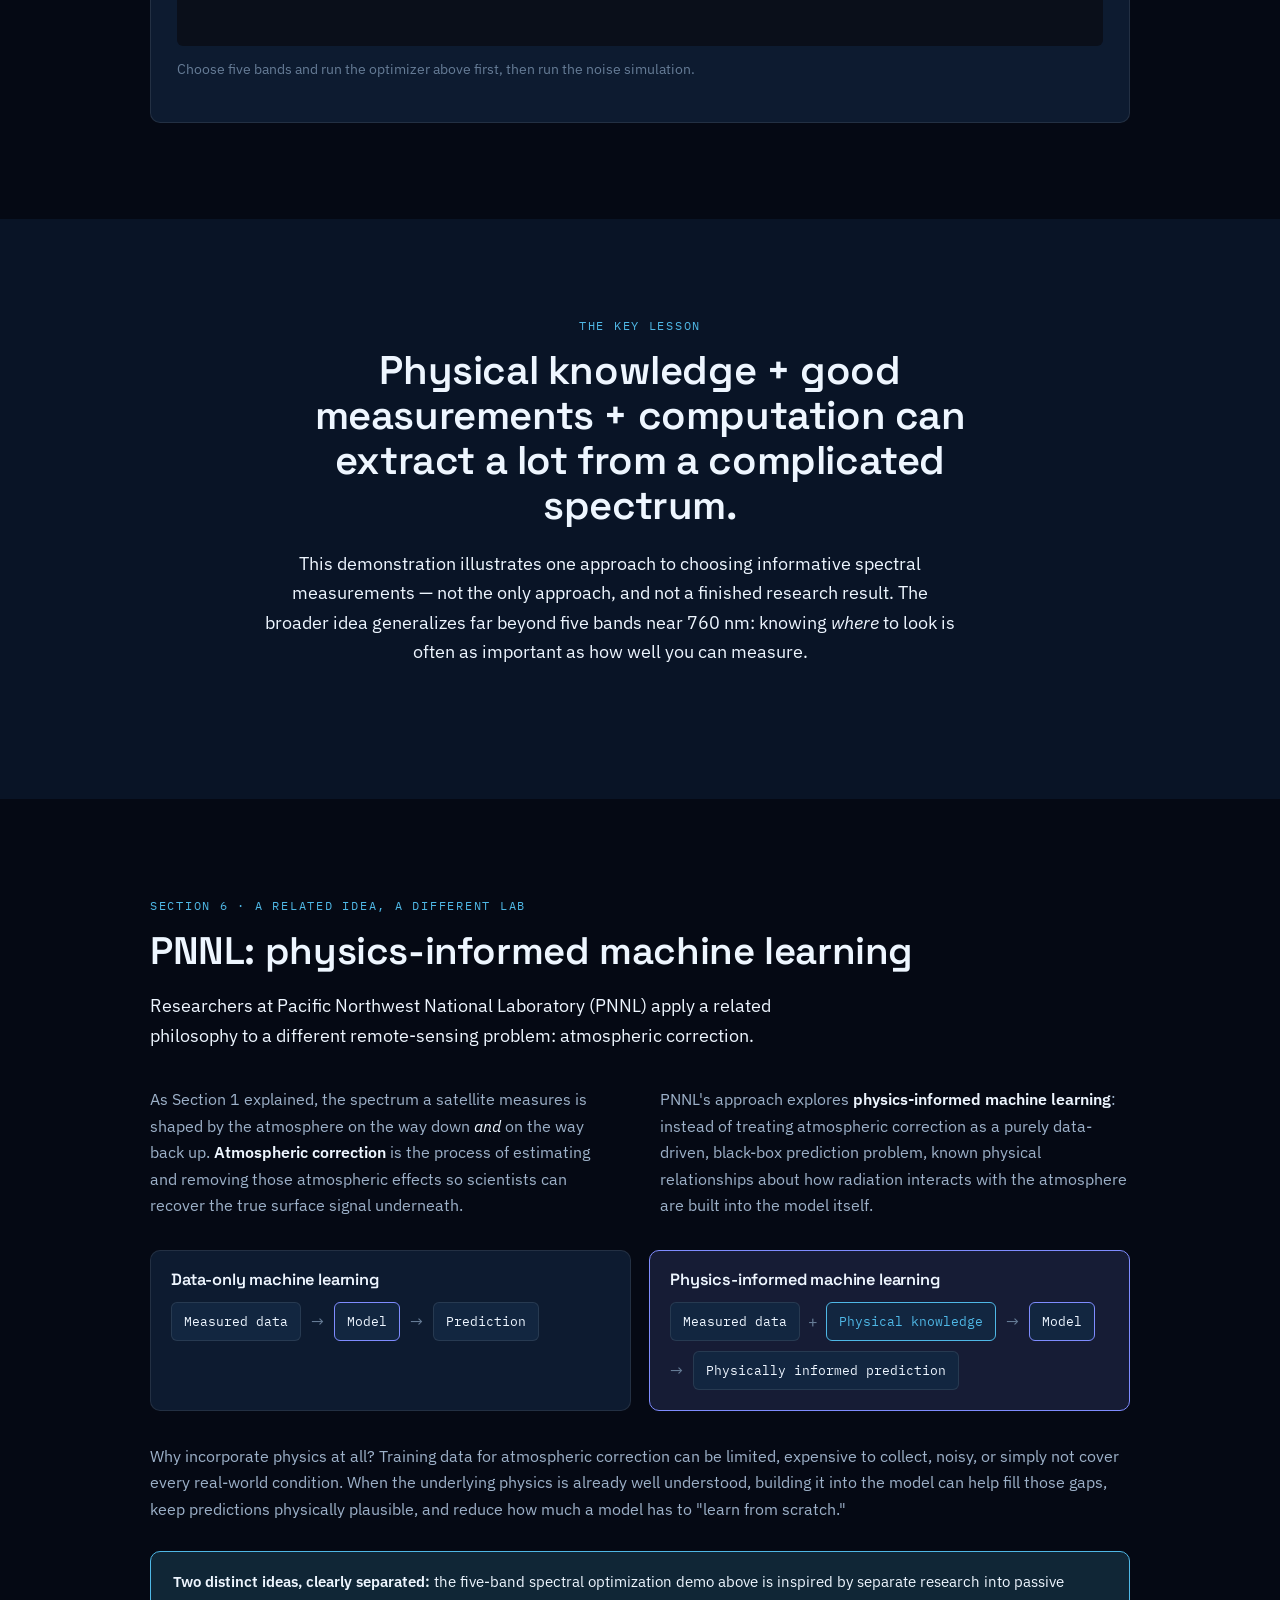
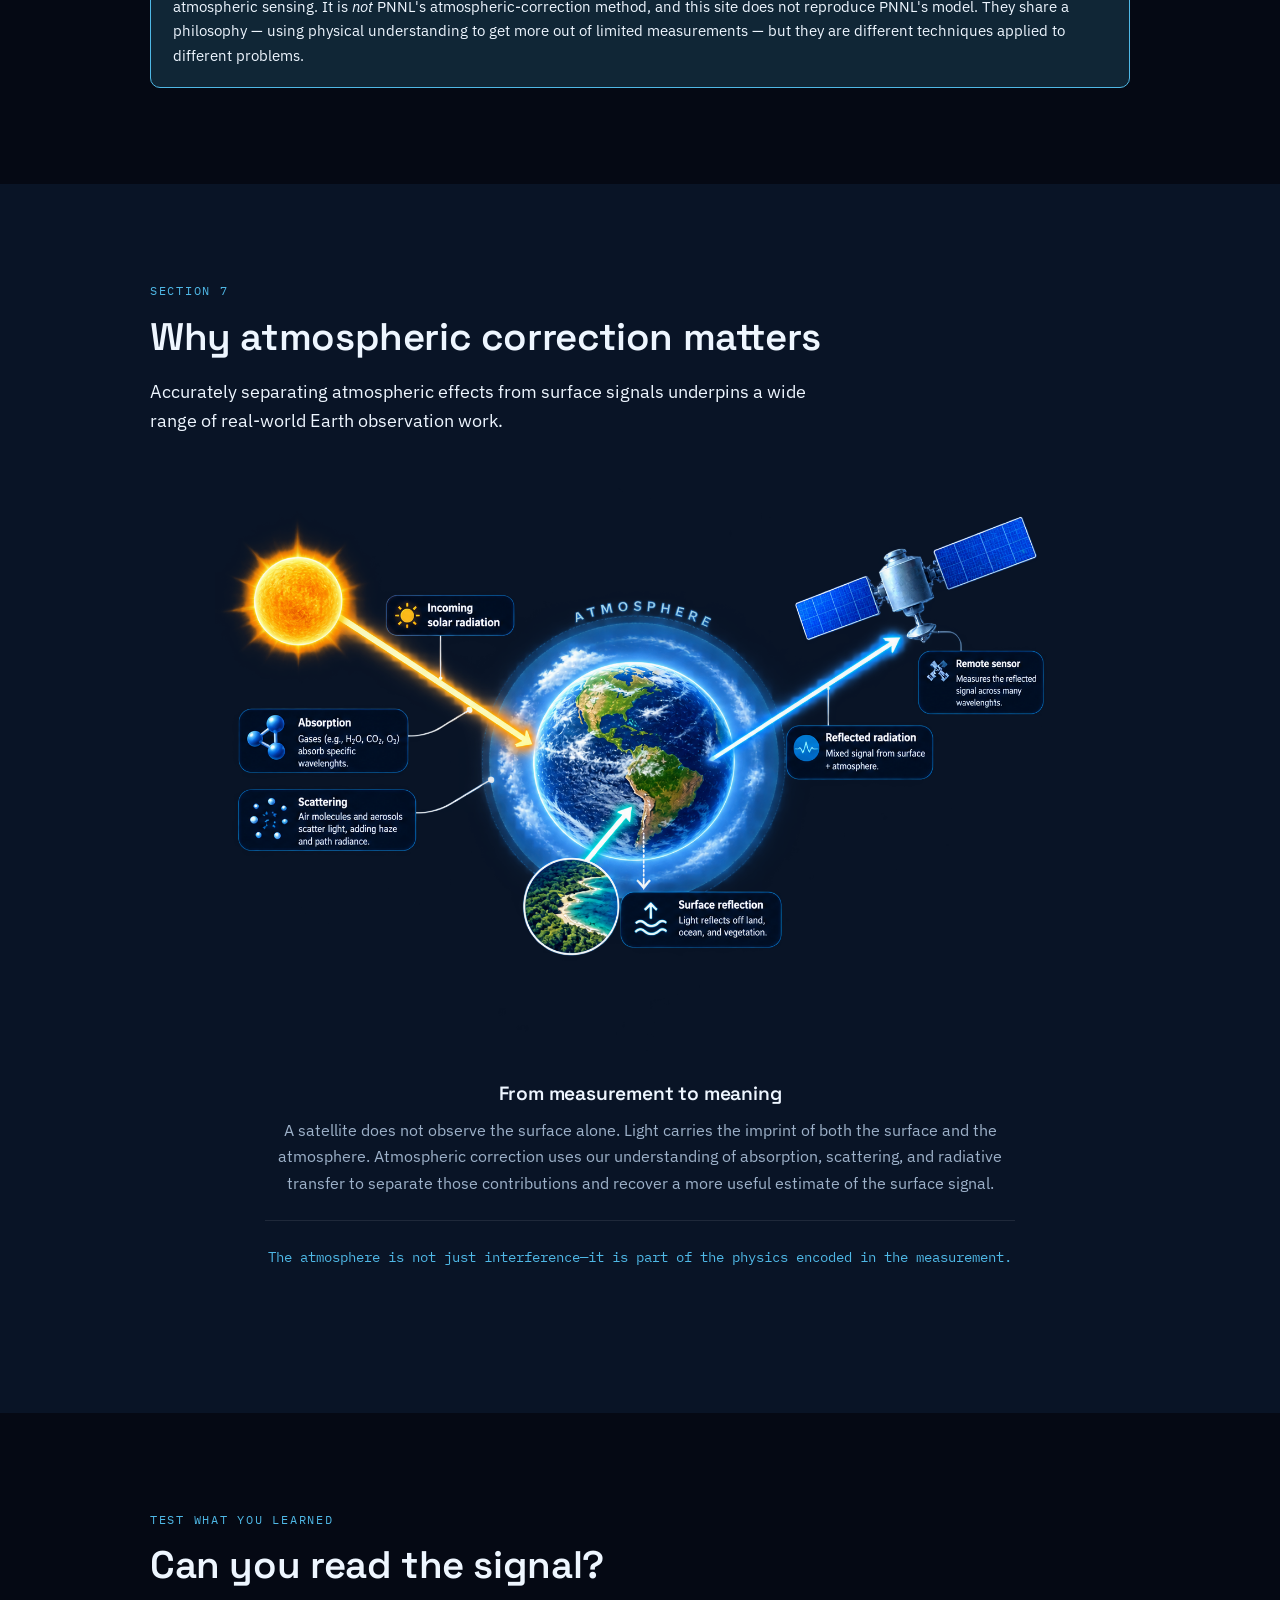
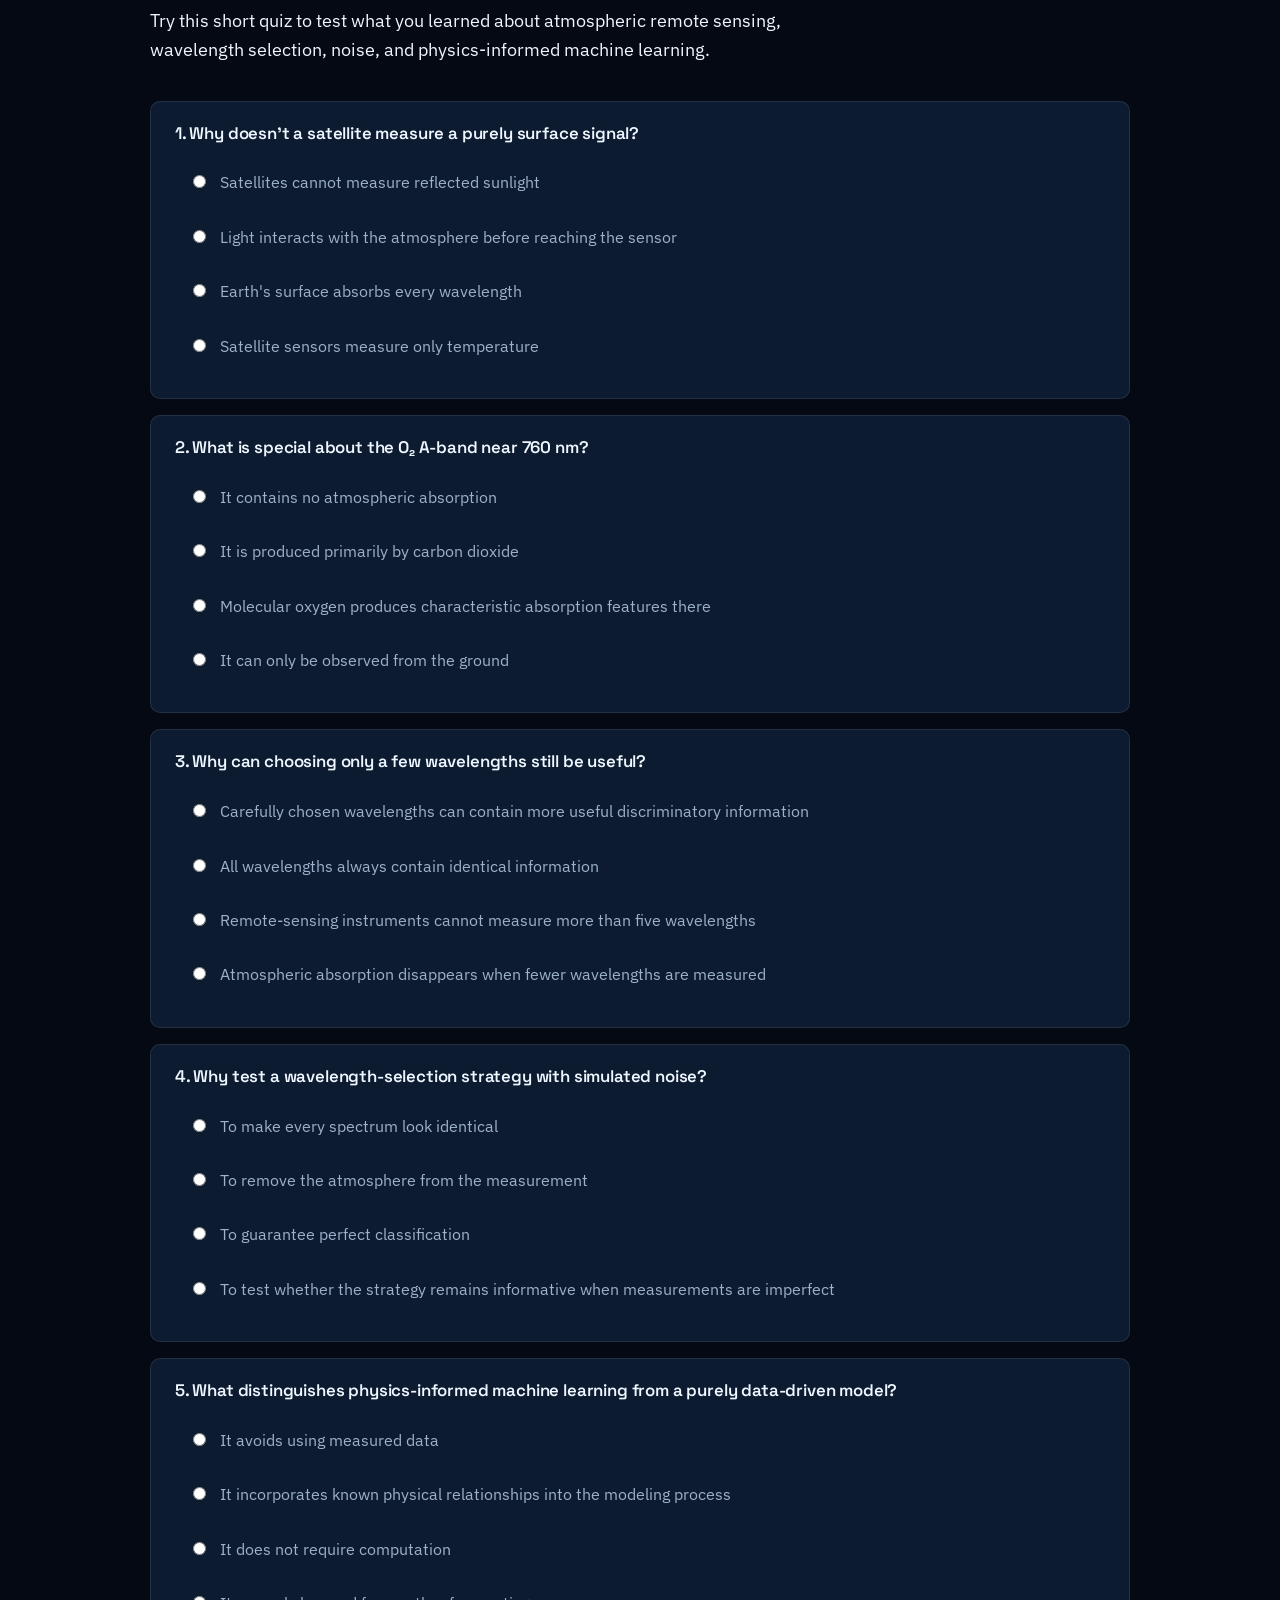
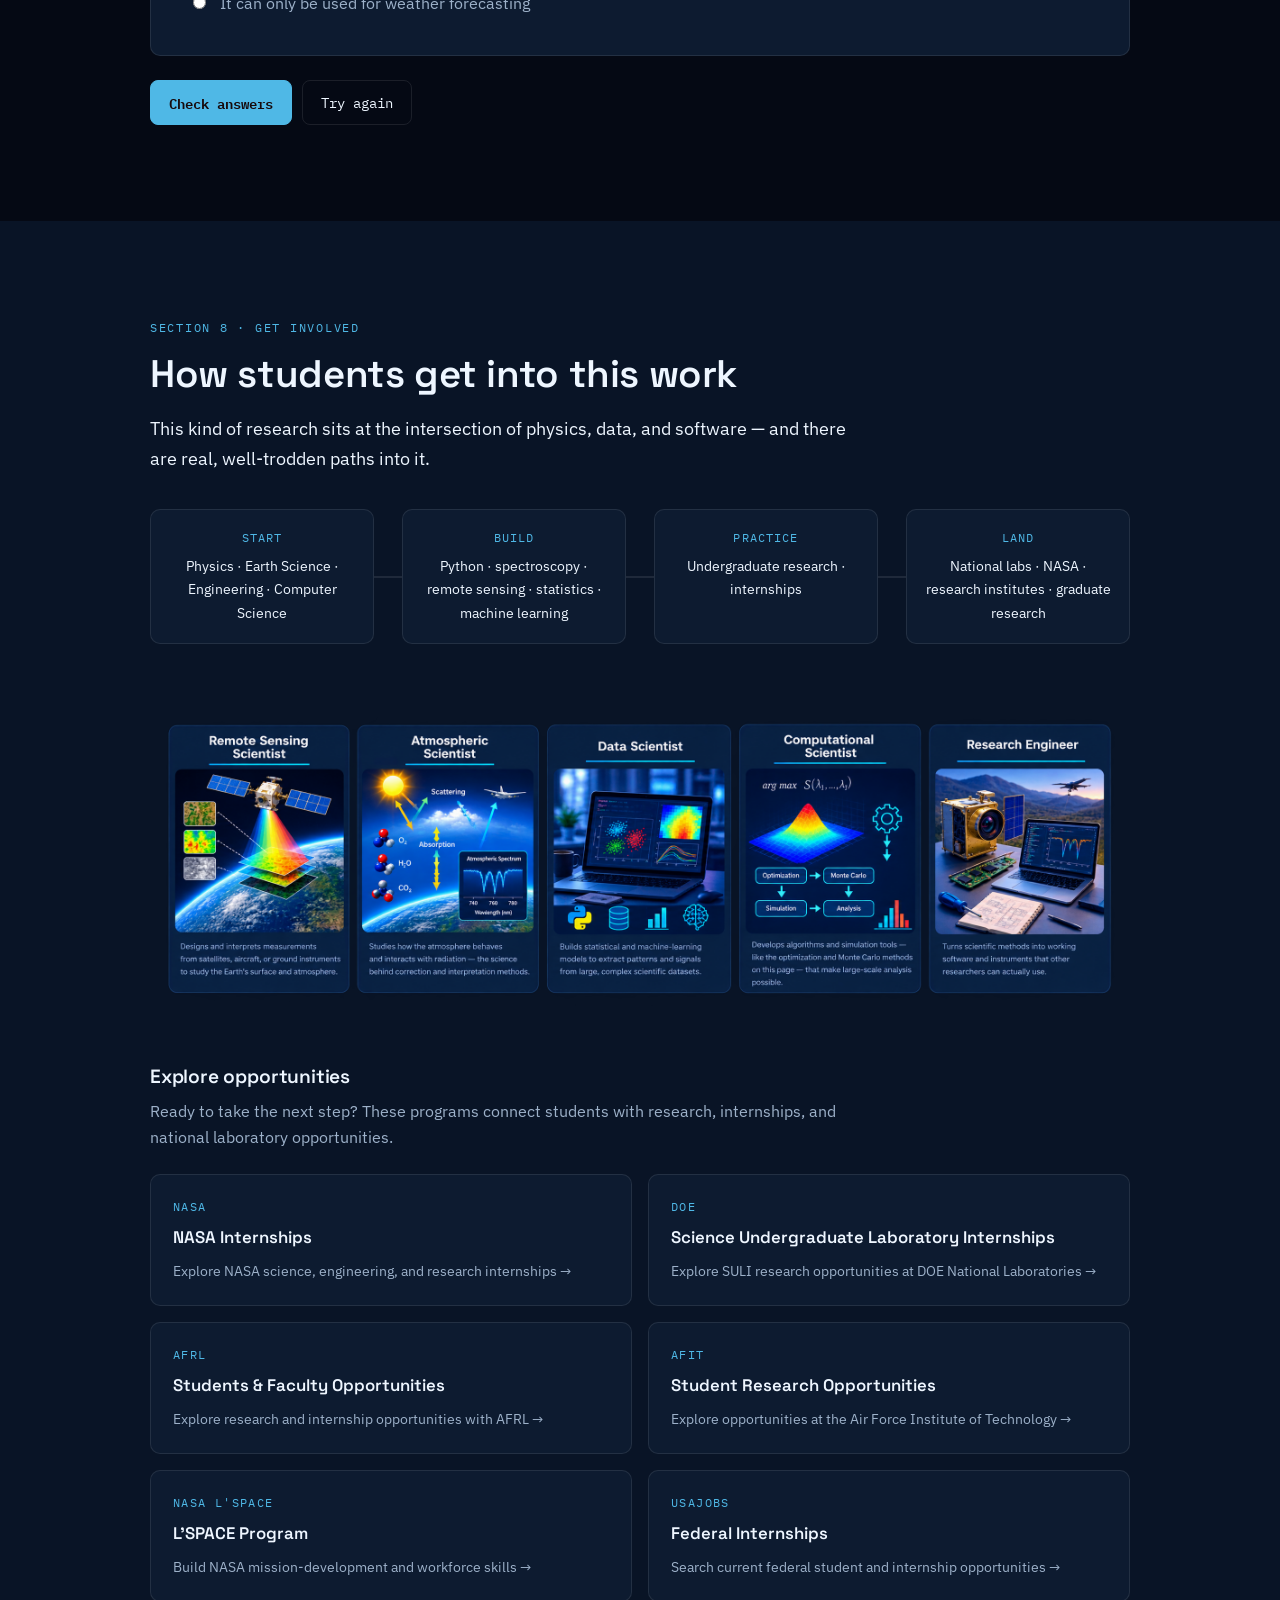
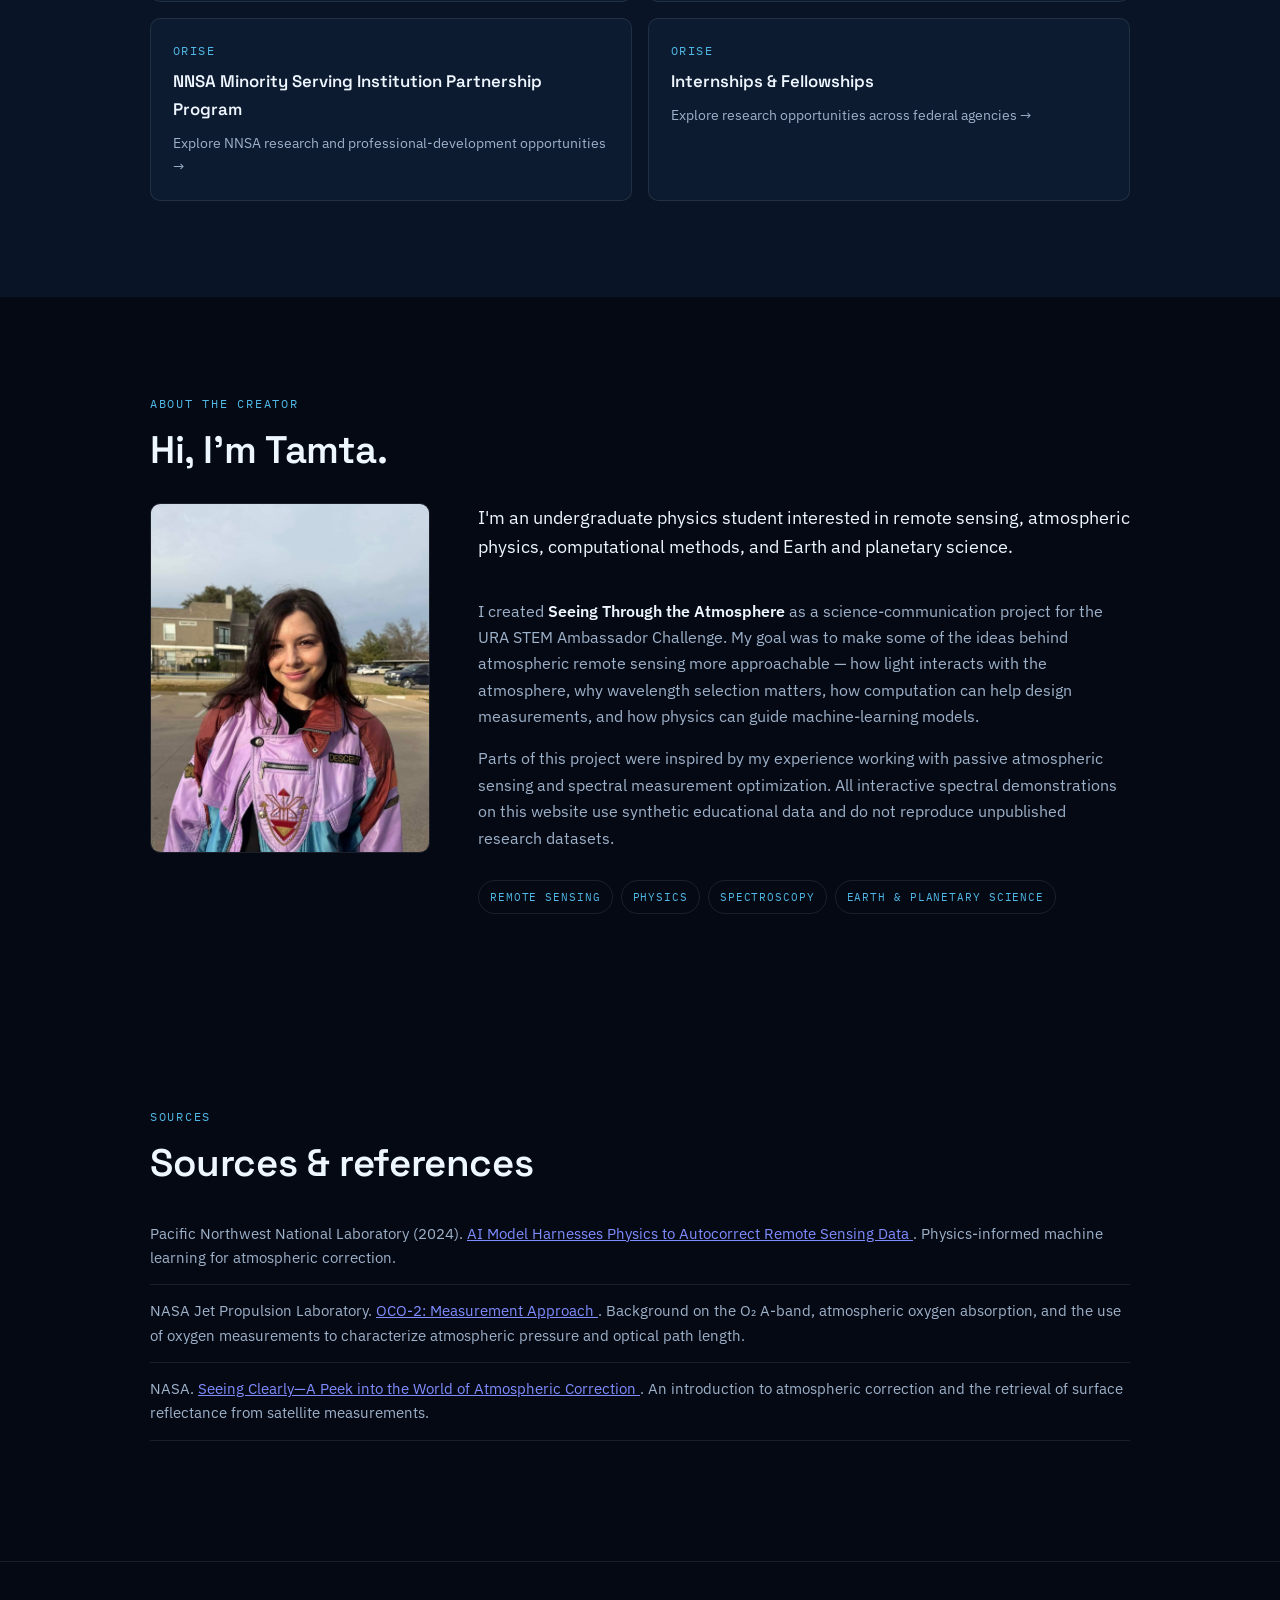
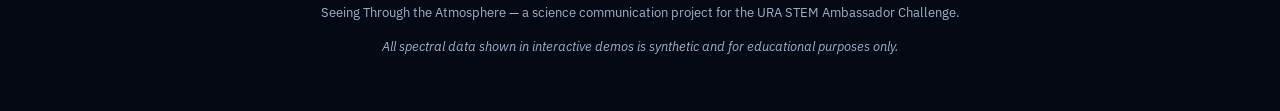
==== commit cfd7ca23: "Update index.html" ====
--- a/docs/index.html
+++ b/docs/index.html
@@ -33,11 +33,13 @@
   >
 
   <link
-    rel="stylesheet"
-    href="styles.css"
-  <link rel="icon" type="image/png" href="./favicon.png?v=2">
-<link rel="shortcut icon" type="image/png" href="./favicon.png?v=2">
-  
+  rel="stylesheet"
+  href="styles.css"
+>
+
+<link rel="icon" type="image/png" href="./favicon.png?v=3">
+<link rel="shortcut icon" type="image/png" href="./favicon.png?v=3">
+
 </head>
 
 
--- a/docs/styles.css
+++ b/docs/styles.css
@@ -0,0 +1,1373 @@
+/* =========================================================
+   Seeing Through the Atmosphere — Stylesheet
+   Design tokens:
+     Background:   #070b12 (deep space) / #0c1220 (alt panel)
+     Surface:      #10192c
+     Text:         #eef2f8 / dim #93a1b8
+     Accent A:     #ef5b4a  — spectral red, ~760nm O2 A-band motif
+     Accent B:     #4fb8e6  — atmosphere blue
+     Line:         rgba(255,255,255,0.08)
+     Display type: 'Space Grotesk'
+     Body type:    'IBM Plex Sans'
+     Data/mono:    'IBM Plex Mono'
+   ========================================================= */
+
+:root {
+  --bg: #050914;
+  --bg-alt: #091426;
+  --surface: #0d1b30;
+  --surface-2: #122640;
+
+  --line: rgba(255,255,255,0.09);
+
+  --text: #eef6ff;
+  --text-dim: #9db1c9;
+  --text-faint: #667c96;
+
+  --accent: #4fb8e6;
+  --accent-soft: rgba(79,184,230,0.16);
+
+  --accent2: #7f8cff;
+  --accent2-soft: rgba(127,140,255,0.14);
+
+  --radius: 10px;
+  --max: 980px;
+
+  --font-display: 'Space Grotesk', sans-serif;
+  --font-body: 'IBM Plex Sans', sans-serif;
+  --font-mono: 'IBM Plex Mono', monospace;
+}
+
+* {
+  box-sizing: border-box;
+}
+
+html {
+  scroll-behavior: smooth;
+}
+
+@media (prefers-reduced-motion: reduce) {
+  html {
+    scroll-behavior: auto;
+  }
+
+  *,
+  *::before,
+  *::after {
+    animation-duration: 0.01ms !important;
+    animation-iteration-count: 1 !important;
+    transition-duration: 0.01ms !important;
+  }
+}
+
+body {
+  margin: 0;
+  background: var(--bg);
+  color: var(--text);
+  font-family: var(--font-body);
+  line-height: 1.65;
+  -webkit-font-smoothing: antialiased;
+}
+
+h1,
+h2,
+h3,
+h4 {
+  font-family: var(--font-display);
+  font-weight: 600;
+  line-height: 1.12;
+  margin: 0 0 0.5em;
+  letter-spacing: -0.01em;
+}
+
+h2 {
+  font-size: clamp(1.6rem, 3.2vw, 2.4rem);
+}
+
+h3 {
+  font-size: 1.2rem;
+}
+
+h4 {
+  font-size: 1.02rem;
+  margin-bottom: 0.4em;
+}
+
+p {
+  margin: 0 0 1em;
+  color: var(--text-dim);
+}
+
+strong {
+  color: var(--text);
+  font-weight: 600;
+}
+
+em {
+  color: var(--text);
+  font-style: italic;
+}
+
+a {
+  color: var(--accent2);
+}
+
+::selection {
+  background: var(--accent-soft);
+  color: var(--text);
+}
+
+
+/* ---------- Nav ---------- */
+
+.site-nav {
+  position: sticky;
+  top: 0;
+  z-index: 100;
+  display: flex;
+  align-items: center;
+  justify-content: space-between;
+  padding: 14px 28px;
+  background: rgba(7,11,18,0.82);
+  backdrop-filter: blur(10px);
+  border-bottom: 1px solid var(--line);
+}
+
+.nav-brand {
+  font-family: var(--font-mono);
+  font-size: 0.85rem;
+  letter-spacing: 0.12em;
+  color: var(--accent);
+  text-decoration: none;
+  border: 1px solid var(--accent);
+  padding: 4px 9px;
+  border-radius: 6px;
+}
+
+.nav-links {
+  display: flex;
+  gap: 22px;
+}
+
+.nav-links a {
+  color: var(--text-dim);
+  text-decoration: none;
+  font-size: 0.88rem;
+  font-family: var(--font-mono);
+  transition: color 0.15s;
+}
+
+.nav-links a:hover,
+.nav-links a:focus-visible {
+  color: var(--text);
+}
+
+.nav-toggle {
+  display: none;
+  flex-direction: column;
+  gap: 4px;
+  background: none;
+  border: none;
+  cursor: pointer;
+  padding: 6px;
+}
+
+.nav-toggle span {
+  width: 20px;
+  height: 2px;
+  background: var(--text);
+  display: block;
+}
+
+
+/* ---------- Hero ---------- */
+
+.hero {
+  position: relative;
+  min-height: 92vh;
+  display: flex;
+  align-items: center;
+  overflow: hidden;
+  padding: 40px 28px;
+}
+
+.hero-atmosphere {
+  position: absolute;
+  inset: 0;
+  z-index: 0;
+}
+
+.hero-band {
+  position: absolute;
+  left: -10%;
+  right: -10%;
+  height: 45%;
+  filter: blur(60px);
+  opacity: 0.5;
+}
+
+.band-1 {
+  top: -10%;
+  background: radial-gradient(
+    ellipse at 30% 30%,
+    var(--accent2-soft),
+    transparent 70%
+  );
+}
+
+.band-2 {
+  top: 30%;
+  background: radial-gradient(
+    ellipse at 70% 50%,
+    rgba(79,184,230,0.18),
+    transparent 70%
+  );
+  animation: drift 9s ease-in-out infinite;
+}
+
+.band-3 {
+  bottom: -15%;
+  background: radial-gradient(
+    ellipse at 40% 70%,
+    rgba(79,184,230,0.08),
+    transparent 70%
+  );
+}
+
+.hero-glow {
+  position: absolute;
+  top: 50%;
+  left: 50%;
+  width: 60vw;
+  height: 60vw;
+  transform: translate(-50%, -50%);
+  background: radial-gradient(
+    circle,
+    rgba(79,184,230,0.10),
+    transparent 65%
+  );
+  animation: glowPulse 6s ease-in-out infinite;
+}
+
+@keyframes drift {
+  0%,
+  100% {
+    transform: translate3d(0, 0, 0) scale(1);
+    opacity: 0.42;
+  }
+
+  50% {
+    transform: translate3d(-3%, 2%, 0) scale(1.06);
+    opacity: 0.62;
+  }
+}
+
+@keyframes glowPulse {
+  0%,
+  100% {
+    opacity: 0.55;
+    transform: translate(-50%, -50%) scale(1);
+  }
+
+  50% {
+    opacity: 0.9;
+    transform: translate(-50%, -50%) scale(1.08);
+  }
+}
+
+.hero-content {
+  position: relative;
+  z-index: 1;
+  max-width: 760px;
+  margin: 0 auto;
+  text-align: left;
+}
+
+.eyebrow {
+  font-family: var(--font-mono);
+  font-size: 0.78rem;
+  letter-spacing: 0.14em;
+  text-transform: uppercase;
+  color: var(--accent);
+  margin-bottom: 14px;
+}
+
+.hero h1 {
+  font-size: clamp(2.6rem, 7vw, 4.6rem);
+  margin-bottom: 0.3em;
+}
+
+.hero-subtitle {
+  font-size: clamp(1.05rem, 2vw, 1.3rem);
+  color: var(--text-dim);
+  max-width: 560px;
+  margin-bottom: 1.6em;
+}
+
+.hero-question {
+  font-family: var(--font-display);
+  font-size: clamp(1.2rem, 2.4vw, 1.6rem);
+  color: var(--text);
+  border-left: 3px solid var(--accent);
+  padding-left: 18px;
+  margin-bottom: 2.2em;
+}
+
+.scroll-cue {
+  display: inline-flex;
+  align-items: center;
+  gap: 8px;
+  color: var(--text-dim);
+  text-decoration: none;
+  font-family: var(--font-mono);
+  font-size: 0.85rem;
+}
+
+.scroll-cue svg {
+  animation: bob 1.8s ease-in-out infinite;
+}
+
+@keyframes bob {
+  0%,
+  100% {
+    transform: translateY(0);
+  }
+
+  50% {
+    transform: translateY(4px);
+  }
+}
+
+
+/* ---------- Sections ---------- */
+
+.section {
+  padding: 96px 28px;
+}
+
+.section-alt {
+  background: var(--bg-alt);
+}
+
+.section-inner {
+  max-width: var(--max);
+  margin: 0 auto;
+}
+
+.lede {
+  font-size: 1.12rem;
+  color: var(--text);
+  max-width: 700px;
+  margin-bottom: 2em;
+}
+
+.text-columns {
+  display: grid;
+  grid-template-columns: 1fr 1fr;
+  gap: 40px;
+  margin: 1.6em 0;
+}
+
+.text-columns p {
+  margin: 0;
+}
+
+.section-lesson {
+  text-align: center;
+}
+
+.section-lesson .section-inner {
+  max-width: 760px;
+}
+
+.section-lesson h2 {
+  font-size: clamp(1.7rem, 3.6vw, 2.5rem);
+}
+
+.section-lesson .eyebrow {
+  text-align: center;
+}
+
+
+/* ---------- Light path diagram ---------- */
+
+.light-path {
+  display: flex;
+  align-items: center;
+  flex-wrap: wrap;
+  gap: 6px;
+  justify-content: center;
+  padding: 56px 20px 36px;
+  margin: 2em 0;
+  background: var(--surface);
+  border: 1px solid var(--line);
+  border-radius: var(--radius);
+}
+
+.path-node {
+  display: flex;
+  flex-direction: column;
+  align-items: center;
+  gap: 6px;
+  text-align: center;
+  min-width: 96px;
+}
+
+.path-node span {
+  font-family: var(--font-mono);
+  font-size: 0.82rem;
+  color: var(--text);
+}
+
+.path-node small {
+  color: var(--text-faint);
+  font-size: 0.72rem;
+}
+
+.path-icon {
+  width: 40px;
+  height: 40px;
+  border-radius: 50%;
+}
+
+.sun-icon {
+  background: radial-gradient(circle, #ffd27a, var(--accent));
+  box-shadow: 0 0 20px rgba(239,91,74,0.5);
+}
+
+.atm-icon {
+  background: radial-gradient(
+    circle,
+    var(--accent2),
+    rgba(79,184,230,0.2)
+  );
+}
+
+.earth-icon {
+  background: radial-gradient(circle, #5fae6f, #1d3b2a);
+}
+
+.sensor-icon {
+  background: var(--surface-2);
+  border: 2px solid var(--accent2);
+}
+
+.path-arrow {
+  position: relative;
+  width: 28px;
+  height: 2px;
+  background: var(--line);
+  margin-top: 20px;
+}
+
+.path-arrow::after {
+  content: '';
+  position: absolute;
+  right: -1px;
+  top: -3px;
+  border: 4px solid transparent;
+  border-left-color: var(--text-faint);
+}
+
+.path-label {
+  position: absolute;
+  top: -38px;
+  left: 50%;
+  transform: translateX(-50%);
+  font-size: 0.62rem;
+  color: var(--text-faint);
+  white-space: nowrap;
+  font-family: var(--font-mono);
+  background: var(--bg-alt);
+  padding: 3px 8px;
+  border-radius: 20px;
+  border: 1px solid var(--line);
+}
+
+@media (max-width: 720px) {
+  .path-label {
+    display: none;
+  }
+}
+
+
+/* ---------- Tech notes ---------- */
+
+.tech-note {
+  margin-top: 1.6em;
+  background: var(--surface);
+  border: 1px solid var(--line);
+  border-radius: var(--radius);
+  padding: 14px 18px;
+}
+
+.tech-note summary {
+  cursor: pointer;
+  font-family: var(--font-mono);
+  font-size: 0.85rem;
+  color: var(--accent2);
+}
+
+.tech-note p {
+  margin-top: 10px;
+  margin-bottom: 0;
+}
+
+
+/* ---------- Spectrum / activity panels ---------- */
+
+.spectrum-panel,
+.activity-panel {
+  background: var(--surface);
+  border: 1px solid var(--line);
+  border-radius: var(--radius);
+  padding: 24px 26px 28px;
+  margin-top: 1.5em;
+}
+
+.spectrum-header {
+  display: flex;
+  align-items: center;
+  justify-content: space-between;
+  gap: 12px;
+  flex-wrap: wrap;
+}
+
+.synthetic-tag {
+  font-family: var(--font-mono);
+  font-size: 0.7rem;
+  letter-spacing: 0.06em;
+  text-transform: uppercase;
+  color: var(--accent);
+  border: 1px solid var(--accent);
+  padding: 3px 8px;
+  border-radius: 20px;
+  white-space: nowrap;
+}
+
+.spectrum-caption {
+  font-size: 0.92rem;
+  margin-top: 6px;
+}
+
+.canvas-wrap {
+  position: relative;
+  margin-top: 14px;
+}
+
+canvas {
+  width: 100%;
+  height: auto;
+  display: block;
+  border-radius: 6px;
+  background: #0a0f1a;
+  cursor: crosshair;
+}
+
+.canvas-tooltip {
+  position: absolute;
+  pointer-events: none;
+  background: #0d1524;
+  border: 1px solid var(--line);
+  color: var(--text);
+  font-family: var(--font-mono);
+  font-size: 0.76rem;
+  padding: 6px 10px;
+  border-radius: 6px;
+  transform: translate(-50%, -115%);
+  white-space: nowrap;
+  z-index: 5;
+}
+
+.spectrum-legend {
+  display: flex;
+  gap: 18px;
+  margin-top: 10px;
+  font-size: 0.82rem;
+  color: var(--text-dim);
+}
+
+.swatch {
+  display: inline-block;
+  width: 12px;
+  height: 12px;
+  border-radius: 2px;
+  margin-right: 6px;
+  vertical-align: -1px;
+}
+
+.swatch-signal {
+  background: var(--accent2);
+}
+
+.activity-instructions {
+  font-size: 0.95rem;
+}
+
+.activity-controls {
+  display: flex;
+  align-items: center;
+  justify-content: space-between;
+  gap: 16px;
+  margin-top: 14px;
+  flex-wrap: wrap;
+}
+
+.selected-bands {
+  display: flex;
+  gap: 8px;
+  flex-wrap: wrap;
+  font-family: var(--font-mono);
+  font-size: 0.82rem;
+}
+
+.selected-bands .placeholder {
+  color: var(--text-faint);
+}
+
+.band-chip {
+  background: var(--accent-soft);
+  color: var(--accent);
+  border: 1px solid var(--accent);
+  padding: 3px 10px;
+  border-radius: 20px;
+}
+
+.button-row {
+  display: flex;
+  gap: 10px;
+}
+
+.btn {
+  font-family: var(--font-mono);
+  font-size: 0.85rem;
+  padding: 10px 18px;
+  border-radius: 8px;
+  border: 1px solid var(--line);
+  cursor: pointer;
+  background: var(--surface-2);
+  color: var(--text);
+  transition: transform 0.12s, border-color 0.12s;
+}
+
+.btn:hover {
+  border-color: var(--text-dim);
+}
+
+.btn:active {
+  transform: scale(0.98);
+}
+
+.btn-primary {
+  background: var(--accent);
+  border-color: var(--accent);
+  color: #17090a;
+  font-weight: 600;
+}
+
+.btn-primary:hover {
+  background: #ff6a58;
+  border-color: #ff6a58;
+}
+
+.btn-secondary {
+  background: transparent;
+}
+
+.score-readout {
+  margin-top: 18px;
+  padding-top: 16px;
+  border-top: 1px solid var(--line);
+}
+
+.score-label {
+  font-family: var(--font-mono);
+  font-size: 0.78rem;
+  color: var(--text-faint);
+  text-transform: uppercase;
+  letter-spacing: 0.06em;
+}
+
+.score-value {
+  font-family: var(--font-display);
+  font-size: 2rem;
+  color: var(--accent2);
+  margin-left: 10px;
+}
+
+.score-explain {
+  font-size: 0.85rem;
+  margin-top: 6px;
+  max-width: 560px;
+}
+
+.compare-grid {
+  display: grid;
+  grid-template-columns: 1fr 1fr;
+  gap: 16px;
+  margin-top: 18px;
+}
+
+.compare-card {
+  background: var(--surface-2);
+  border: 1px solid var(--line);
+  border-radius: 8px;
+  padding: 16px 18px;
+}
+
+.compare-card-highlight {
+  border-color: var(--accent2);
+  background: var(--accent2-soft);
+}
+
+.compare-bands {
+  font-family: var(--font-mono);
+  font-size: 0.85rem;
+  color: var(--text);
+}
+
+.compare-score span {
+  font-family: var(--font-display);
+  font-size: 1.5rem;
+  color: var(--accent2);
+}
+
+.compare-score small {
+  color: var(--text-faint);
+  font-size: 0.75rem;
+}
+
+.hint {
+  font-size: 0.85rem;
+  color: var(--text-faint);
+  margin-top: 12px;
+}
+
+.disclaimer-inline {
+  font-size: 0.78rem;
+  color: var(--text-faint);
+  font-style: italic;
+  margin-top: 10px;
+}
+
+.noise-controls {
+  display: flex;
+  align-items: center;
+  gap: 10px;
+  flex-wrap: wrap;
+  margin-bottom: 16px;
+}
+
+.noise-label {
+  font-family: var(--font-mono);
+  font-size: 0.85rem;
+  color: var(--text-dim);
+}
+
+.noise-btn {
+  font-family: var(--font-mono);
+  font-size: 0.82rem;
+  background: var(--surface-2);
+  border: 1px solid var(--line);
+  color: var(--text-dim);
+  padding: 6px 14px;
+  border-radius: 20px;
+  cursor: pointer;
+}
+
+.noise-btn.active {
+  background: var(--accent);
+  border-color: var(--accent);
+  color: #17090a;
+  font-weight: 600;
+}
+
+
+/* ---------- PNNL ML diagrams ---------- */
+
+.ml-compare {
+  display: grid;
+  grid-template-columns: 1fr 1fr;
+  gap: 18px;
+  margin: 2em 0;
+}
+
+.ml-diagram {
+  background: var(--surface);
+  border: 1px solid var(--line);
+  border-radius: var(--radius);
+  padding: 20px;
+}
+
+.ml-diagram-highlight {
+  border-color: var(--accent2);
+  background: var(--accent2-soft);
+}
+
+.ml-flow {
+  display: flex;
+  align-items: center;
+  gap: 10px;
+  flex-wrap: wrap;
+  margin-top: 12px;
+}
+
+.ml-box {
+  font-family: var(--font-mono);
+  font-size: 0.8rem;
+  background: var(--surface-2);
+  border: 1px solid var(--line);
+  padding: 8px 12px;
+  border-radius: 6px;
+}
+
+.ml-box-model {
+  border-color: var(--accent2);
+}
+
+.ml-box-physics {
+  border-color: var(--accent);
+  color: var(--accent);
+}
+
+.ml-box-group {
+  display: flex;
+  align-items: center;
+  gap: 8px;
+  flex-wrap: wrap;
+}
+
+.ml-plus {
+  color: var(--text-faint);
+}
+
+.ml-arrow {
+  color: var(--text-faint);
+}
+
+.callout {
+  border-radius: var(--radius);
+  padding: 18px 22px;
+  margin-top: 1.8em;
+}
+
+.callout-boundary {
+  background: var(--accent-soft);
+  border: 1px solid var(--accent);
+}
+
+.callout p {
+  margin: 0;
+  color: var(--text);
+  font-size: 0.94rem;
+}
+
+
+/* ---------- Impact grid ---------- */
+
+.impact-grid {
+  display: grid;
+  grid-template-columns: repeat(auto-fit, minmax(220px, 1fr));
+  gap: 16px;
+  margin-top: 1.8em;
+}
+
+.impact-card {
+  background: var(--surface);
+  border: 1px solid var(--line);
+  border-radius: var(--radius);
+  padding: 20px;
+}
+
+.impact-card p {
+  font-size: 0.9rem;
+  margin: 0;
+}
+
+
+/* ---------- Pathway ---------- */
+
+.pathway {
+  display: flex;
+  align-items: stretch;
+  gap: 0;
+  margin: 2em 0;
+  flex-wrap: wrap;
+}
+
+.pathway-step {
+  flex: 1;
+  min-width: 150px;
+  background: var(--surface);
+  border: 1px solid var(--line);
+  border-radius: var(--radius);
+  padding: 18px;
+  text-align: center;
+}
+
+.pathway-index {
+  display: block;
+  font-family: var(--font-mono);
+  font-size: 0.72rem;
+  letter-spacing: 0.1em;
+  text-transform: uppercase;
+  color: var(--accent);
+  margin-bottom: 8px;
+}
+
+.pathway-step p {
+  margin: 0;
+  font-size: 0.88rem;
+  color: var(--text);
+}
+
+.pathway-connector {
+  width: 28px;
+  align-self: center;
+  height: 2px;
+  background: var(--line);
+}
+
+@media (max-width: 720px) {
+  .pathway-connector {
+    width: 2px;
+    height: 20px;
+    margin: 0 auto;
+  }
+
+  .pathway {
+    flex-direction: column;
+  }
+}
+
+.role-grid {
+  display: grid;
+  grid-template-columns: repeat(auto-fit, minmax(200px, 1fr));
+  gap: 16px;
+}
+
+.role-card {
+  background: var(--surface-2);
+  border: 1px solid var(--line);
+  border-radius: var(--radius);
+  padding: 18px;
+}
+
+.role-card p {
+  font-size: 0.86rem;
+  margin: 0;
+}
+
+
+/* ---------- References ---------- */
+
+.ref-list {
+  list-style: none;
+  padding: 0;
+  margin: 1.5em 0;
+}
+
+.ref-list li {
+  padding: 14px 0;
+  border-bottom: 1px solid var(--line);
+  color: var(--text-dim);
+  font-size: 0.92rem;
+}
+
+.ref-note {
+  font-size: 0.82rem;
+  color: var(--text-faint);
+  font-style: italic;
+}
+
+
+/* ---------- Footer ---------- */
+
+.site-footer {
+  padding: 40px 28px;
+  border-top: 1px solid var(--line);
+  text-align: center;
+  font-size: 0.82rem;
+  color: var(--text-faint);
+}
+
+.footer-disclaimer {
+  margin-top: 6px;
+  font-style: italic;
+}
+
+
+/* ---------- Responsive ---------- */
+
+@media (max-width: 760px) {
+  .text-columns {
+    grid-template-columns: 1fr;
+    gap: 10px;
+  }
+
+  .ml-compare {
+    grid-template-columns: 1fr;
+  }
+
+  .compare-grid {
+    grid-template-columns: 1fr;
+  }
+
+  .nav-links {
+    position: absolute;
+    top: 56px;
+    left: 0;
+    right: 0;
+    background: var(--bg);
+    flex-direction: column;
+    padding: 16px 28px;
+    border-bottom: 1px solid var(--line);
+    display: none;
+  }
+
+  .nav-links.open {
+    display: flex;
+  }
+
+  .nav-toggle {
+    display: flex;
+  }
+
+  .section {
+    padding: 64px 20px;
+  }
+}
+
+
+/* ---------- Focus states ---------- */
+
+a:focus-visible,
+button:focus-visible,
+summary:focus-visible {
+  outline: 2px solid var(--accent2);
+  outline-offset: 2px;
+}
+
+
+/* =========================================================
+   REMOTE SENSING DIAGRAM IMAGE — CONTROLLED SIZE
+   ========================================================= */
+
+.remote-sensing-image-wrap {
+  width: 100%;
+  margin: 3rem auto;
+  display: flex;
+  justify-content: center;
+  align-items: center;
+  padding: 0 24px;
+  box-sizing: border-box;
+}
+
+.remote-sensing-image {
+  width: 750px;
+  max-width: 90vw;
+  height: auto;
+  display: block;
+  border-radius: 16px;
+}
+
+/* Atmospheric correction diagram */
+
+.atmospheric-correction-image-wrap {
+  width: 100%;
+  margin: 3rem auto;
+  display: flex;
+  justify-content: center;
+  align-items: center;
+}
+
+.atmospheric-correction-image {
+  width: 850px;
+  max-width: 90vw;
+  height: auto;
+  display: block;
+}
+
+/* ---------- Student opportunity links ---------- */
+
+.student-links {
+  margin-top: 3rem;
+}
+
+.student-links > p {
+  max-width: 700px;
+}
+
+.student-link-grid {
+  display: grid;
+  grid-template-columns: repeat(2, 1fr);
+  gap: 16px;
+  margin-top: 1.5rem;
+}
+
+.student-link-card {
+  display: flex;
+  flex-direction: column;
+  gap: 8px;
+  padding: 22px;
+  background: var(--surface);
+  border: 1px solid var(--line);
+  border-radius: var(--radius);
+  text-decoration: none;
+  transition: transform 0.15s, border-color 0.15s;
+}
+
+.student-link-card:hover {
+  transform: translateY(-3px);
+  border-color: var(--accent);
+}
+
+.student-link-label {
+  font-family: var(--font-mono);
+  font-size: 0.72rem;
+  letter-spacing: 0.12em;
+  color: var(--accent);
+}
+
+.student-link-card strong {
+  font-family: var(--font-display);
+  font-size: 1.05rem;
+}
+
+.student-link-card > span:last-child {
+  color: var(--text-dim);
+  font-size: 0.88rem;
+}
+
+@media (max-width: 720px) {
+  .student-link-grid {
+    grid-template-columns: 1fr;
+  }
+}
+.correction-takeaway {
+  max-width: 750px;
+  margin: -1rem auto 3rem;
+  text-align: center;
+}
+
+.correction-takeaway h3 {
+  color: var(--text);
+  margin-bottom: 0.8rem;
+}
+
+.correction-takeaway p {
+  color: var(--text-dim);
+}
+
+.correction-key-idea {
+  margin-top: 1.5rem;
+  padding-top: 1.5rem;
+  border-top: 1px solid var(--line);
+  color: var(--accent) !important;
+  font-family: var(--font-mono);
+  font-size: 0.9rem;
+} 
+/* =========================================================
+   QUIZ
+   ========================================================= */
+
+.quiz-container {
+  margin-top: 2rem;
+}
+
+.quiz-question {
+  background: var(--surface);
+  border: 1px solid var(--line);
+  border-radius: var(--radius);
+  padding: 22px 24px;
+  margin-bottom: 16px;
+}
+
+.quiz-question h3 {
+  margin-bottom: 1rem;
+  font-size: 1.05rem;
+}
+
+.quiz-question label {
+  display: block;
+  padding: 10px 12px;
+  margin: 6px 0;
+  border: 1px solid transparent;
+  border-radius: 7px;
+  color: var(--text-dim);
+  cursor: pointer;
+  transition:
+    background 0.15s,
+    border-color 0.15s,
+    color 0.15s;
+}
+
+.quiz-question label:hover {
+  background: var(--surface-2);
+  border-color: var(--line);
+  color: var(--text);
+}
+
+.quiz-question input {
+  margin-right: 10px;
+  accent-color: var(--accent);
+}
+
+.quiz-question.correct {
+  border-color: var(--accent);
+}
+
+.quiz-question.incorrect {
+  border-color: #ef5b4a;
+}
+
+.quiz-actions {
+  display: flex;
+  gap: 10px;
+  margin-top: 1.5rem;
+  flex-wrap: wrap;
+}
+
+.quiz-result {
+  margin-top: 1.5rem;
+  padding: 18px 20px;
+  background: var(--surface);
+  border: 1px solid var(--line);
+  border-radius: var(--radius);
+  color: var(--text);
+  font-family: var(--font-mono);
+  display: none;
+}
+
+
+/* =========================================================
+   ABOUT CREATOR
+   ========================================================= */
+
+.about-grid {
+  display: grid;
+  grid-template-columns: 1.5fr 1fr;
+  gap: 36px;
+  margin-top: 2rem;
+}
+
+.about-focus {
+  background: var(--surface);
+  border: 1px solid var(--line);
+  border-radius: var(--radius);
+  padding: 24px;
+}
+
+.about-label {
+  display: block;
+  font-family: var(--font-mono);
+  font-size: 0.72rem;
+  letter-spacing: 0.12em;
+  color: var(--accent);
+  margin-bottom: 8px;
+}
+
+.about-focus p {
+  margin-bottom: 1.6rem;
+}
+
+.about-focus p:last-child {
+  margin-bottom: 0;
+}
+
+@media (max-width: 720px) {
+  .about-grid {
+    grid-template-columns: 1fr;
+  }
+}
+/* =========================================================
+   ABOUT THE CREATOR
+   ========================================================= */
+
+.about-creator {
+  display: grid;
+  grid-template-columns: 280px 1fr;
+  gap: 48px;
+  align-items: start;
+  margin-top: 2rem;
+}
+
+.about-photo-wrap {
+  width: 100%;
+}
+
+.about-photo {
+  width: 100%;
+  aspect-ratio: 4 / 5;
+  object-fit: cover;
+  object-position: center top;
+  display: block;
+  border-radius: var(--radius);
+  border: 1px solid var(--line);
+}
+
+.about-creator-text {
+  max-width: 760px;
+}
+
+.about-interests {
+  display: flex;
+  flex-wrap: wrap;
+  gap: 8px;
+  margin-top: 1.8rem;
+}
+
+.about-interests span {
+  padding: 7px 11px;
+  border: 1px solid var(--line);
+  border-radius: 999px;
+  color: var(--accent);
+  font-family: var(--font-mono);
+  font-size: 0.7rem;
+  letter-spacing: 0.08em;
+}
+
+@media (max-width: 720px) {
+
+  .about-creator {
+    grid-template-columns: 1fr;
+    gap: 28px;
+  }
+
+  .about-photo-wrap {
+    max-width: 280px;
+  }
+
+}
+/* =========================================================
+   CAREER PATHS DIAGRAM
+========================================================= */
+
+.career-diagram-wrap {
+  width: 100%;
+  margin: 3rem auto;
+  display: flex;
+  justify-content: center;
+  align-items: center;
+}
+
+.career-diagram {
+  display: block;
+  width: 100%;
+  max-width: 1600px;
+  height: auto;
+  object-fit: contain;
+}
+
+/* Mobile */
+@media (max-width: 768px) {
+  .career-diagram-wrap {
+    margin: 2rem auto;
+    overflow-x: auto;
+  }
+
+  .career-diagram {
+    width: 1100px;
+    max-width: none;
+  }
+}
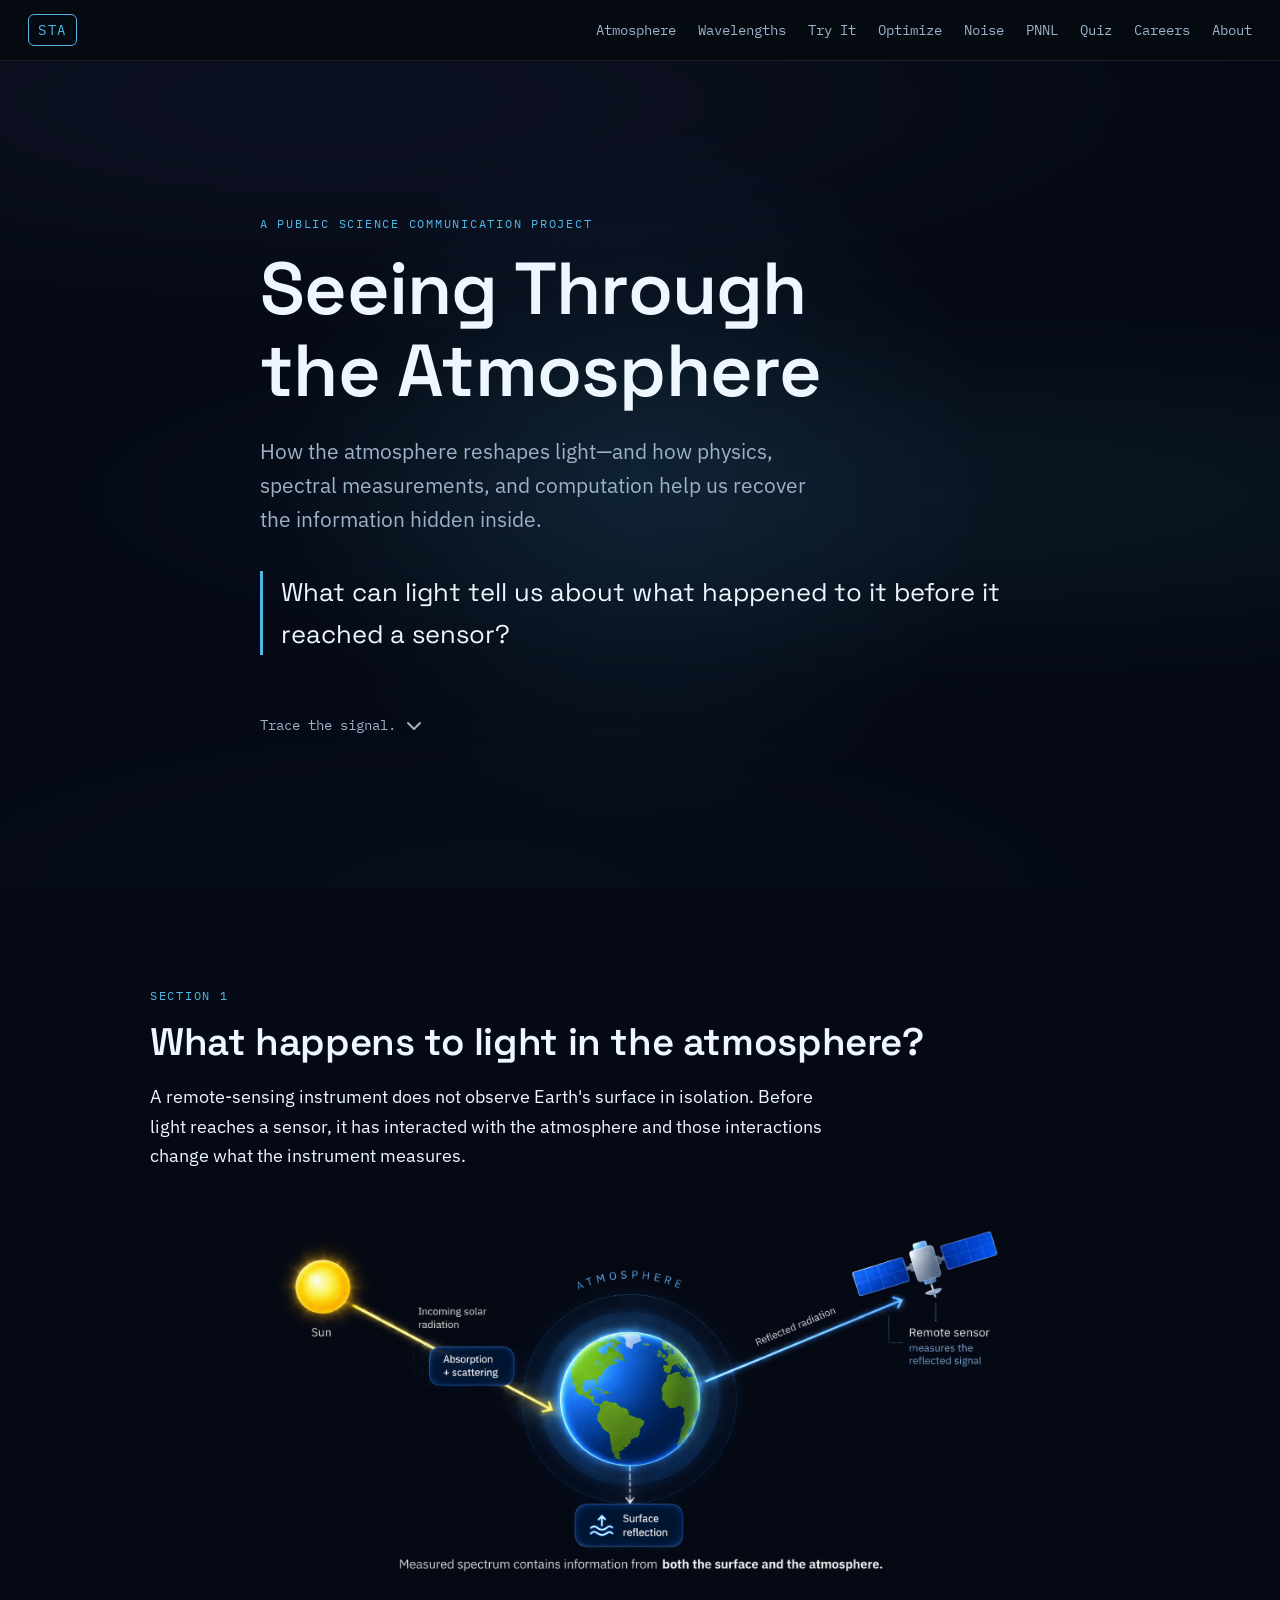
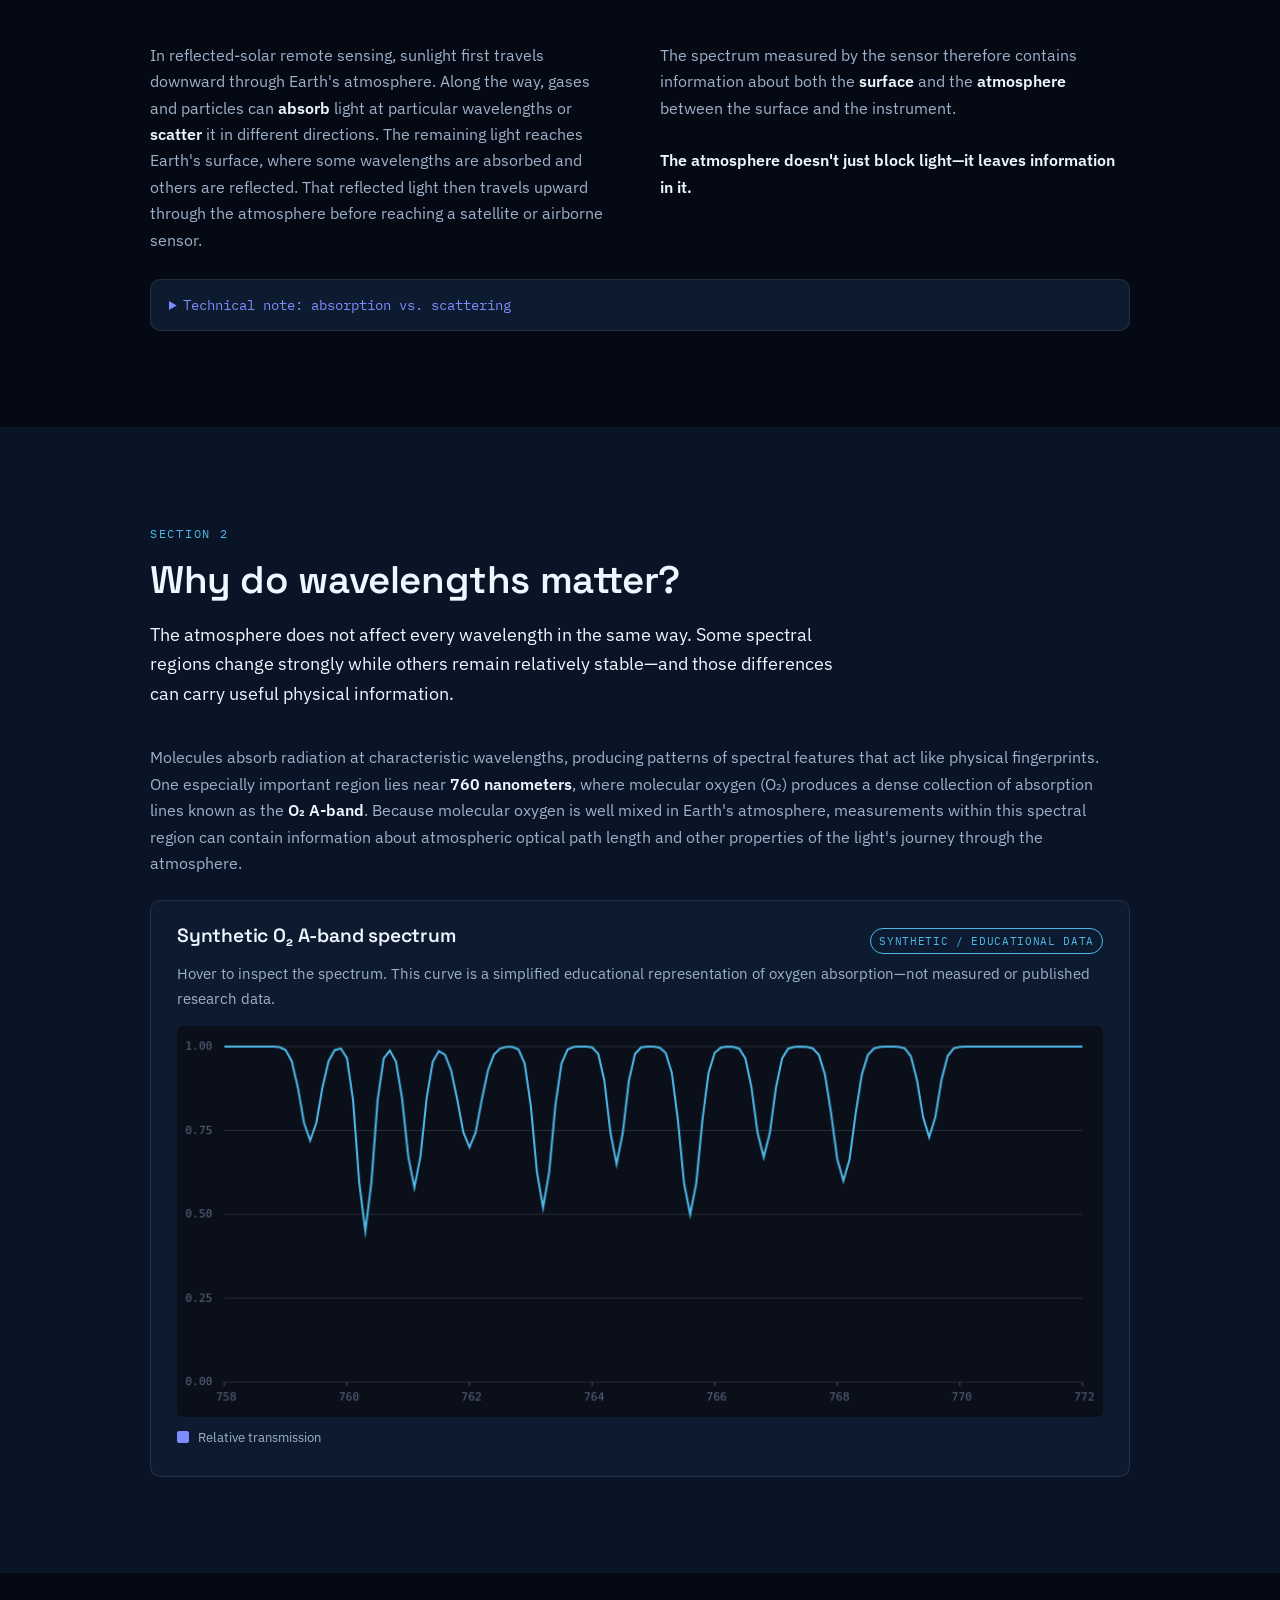
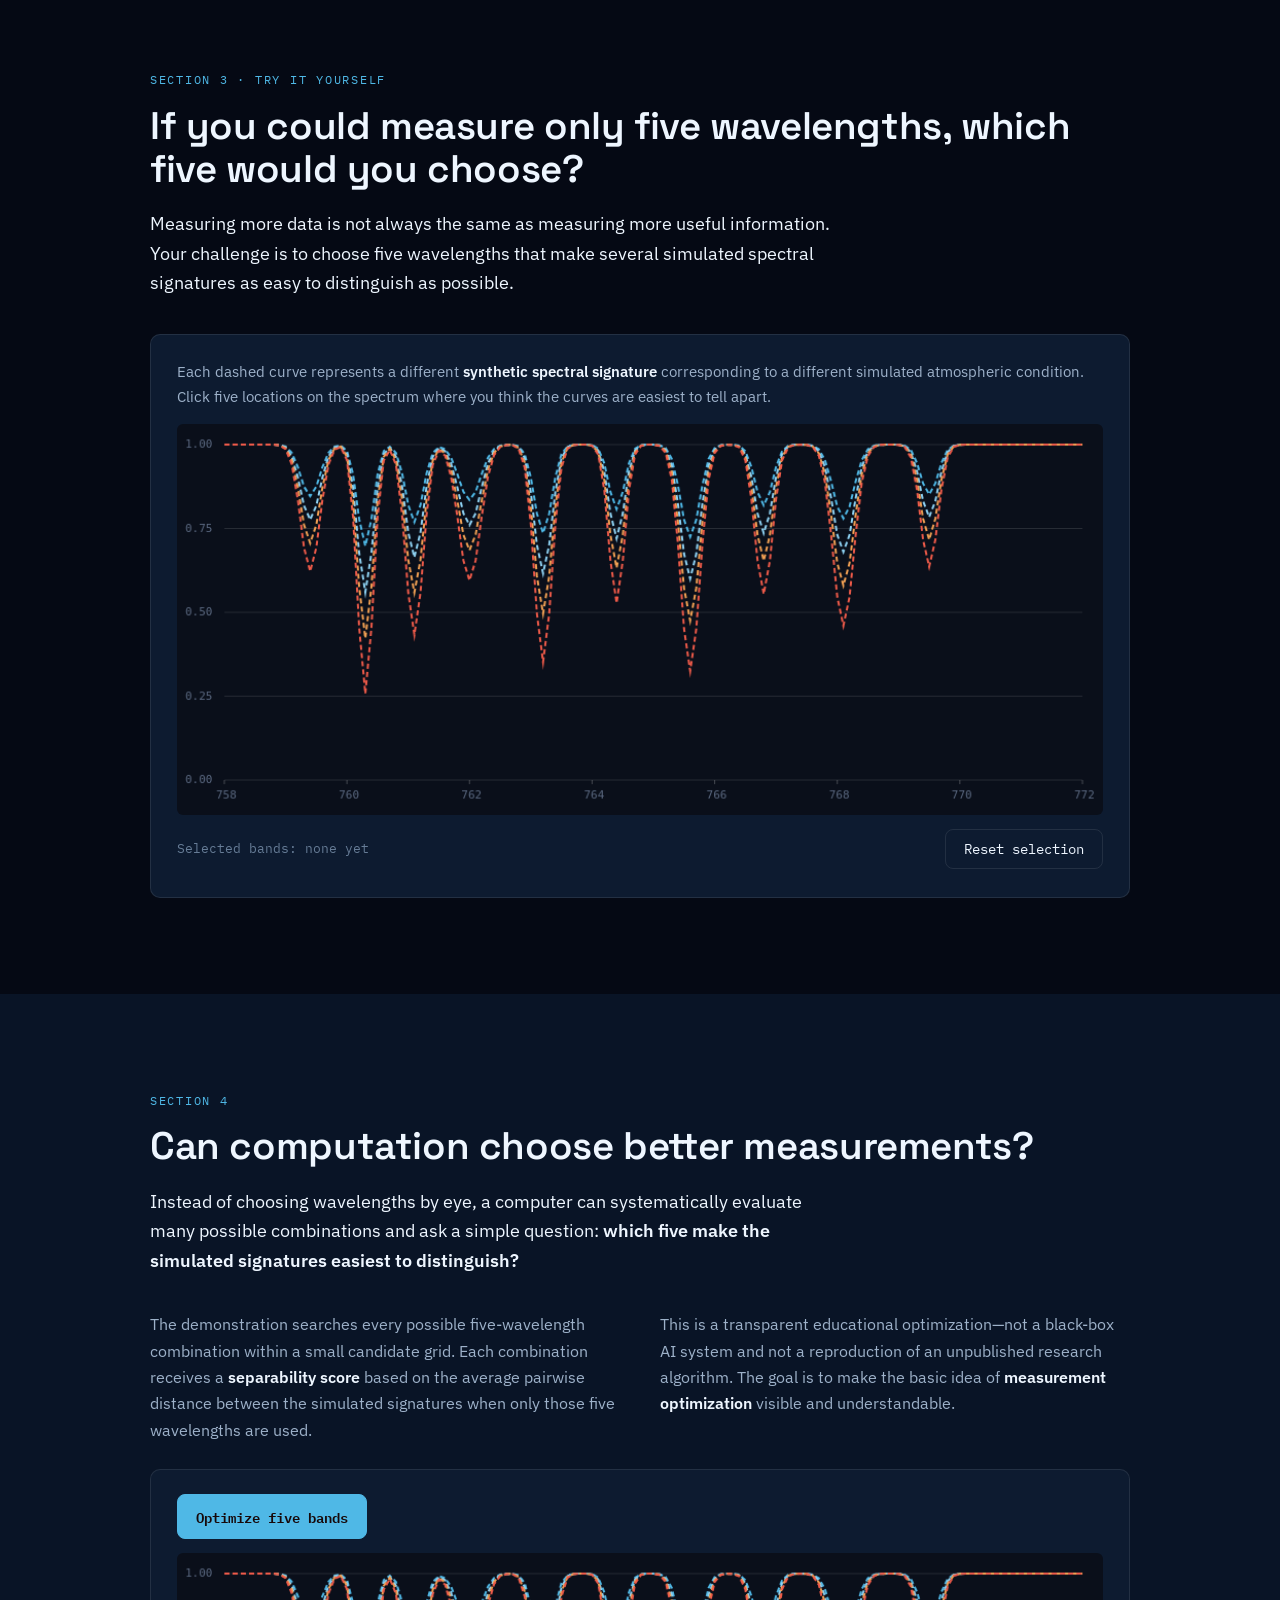
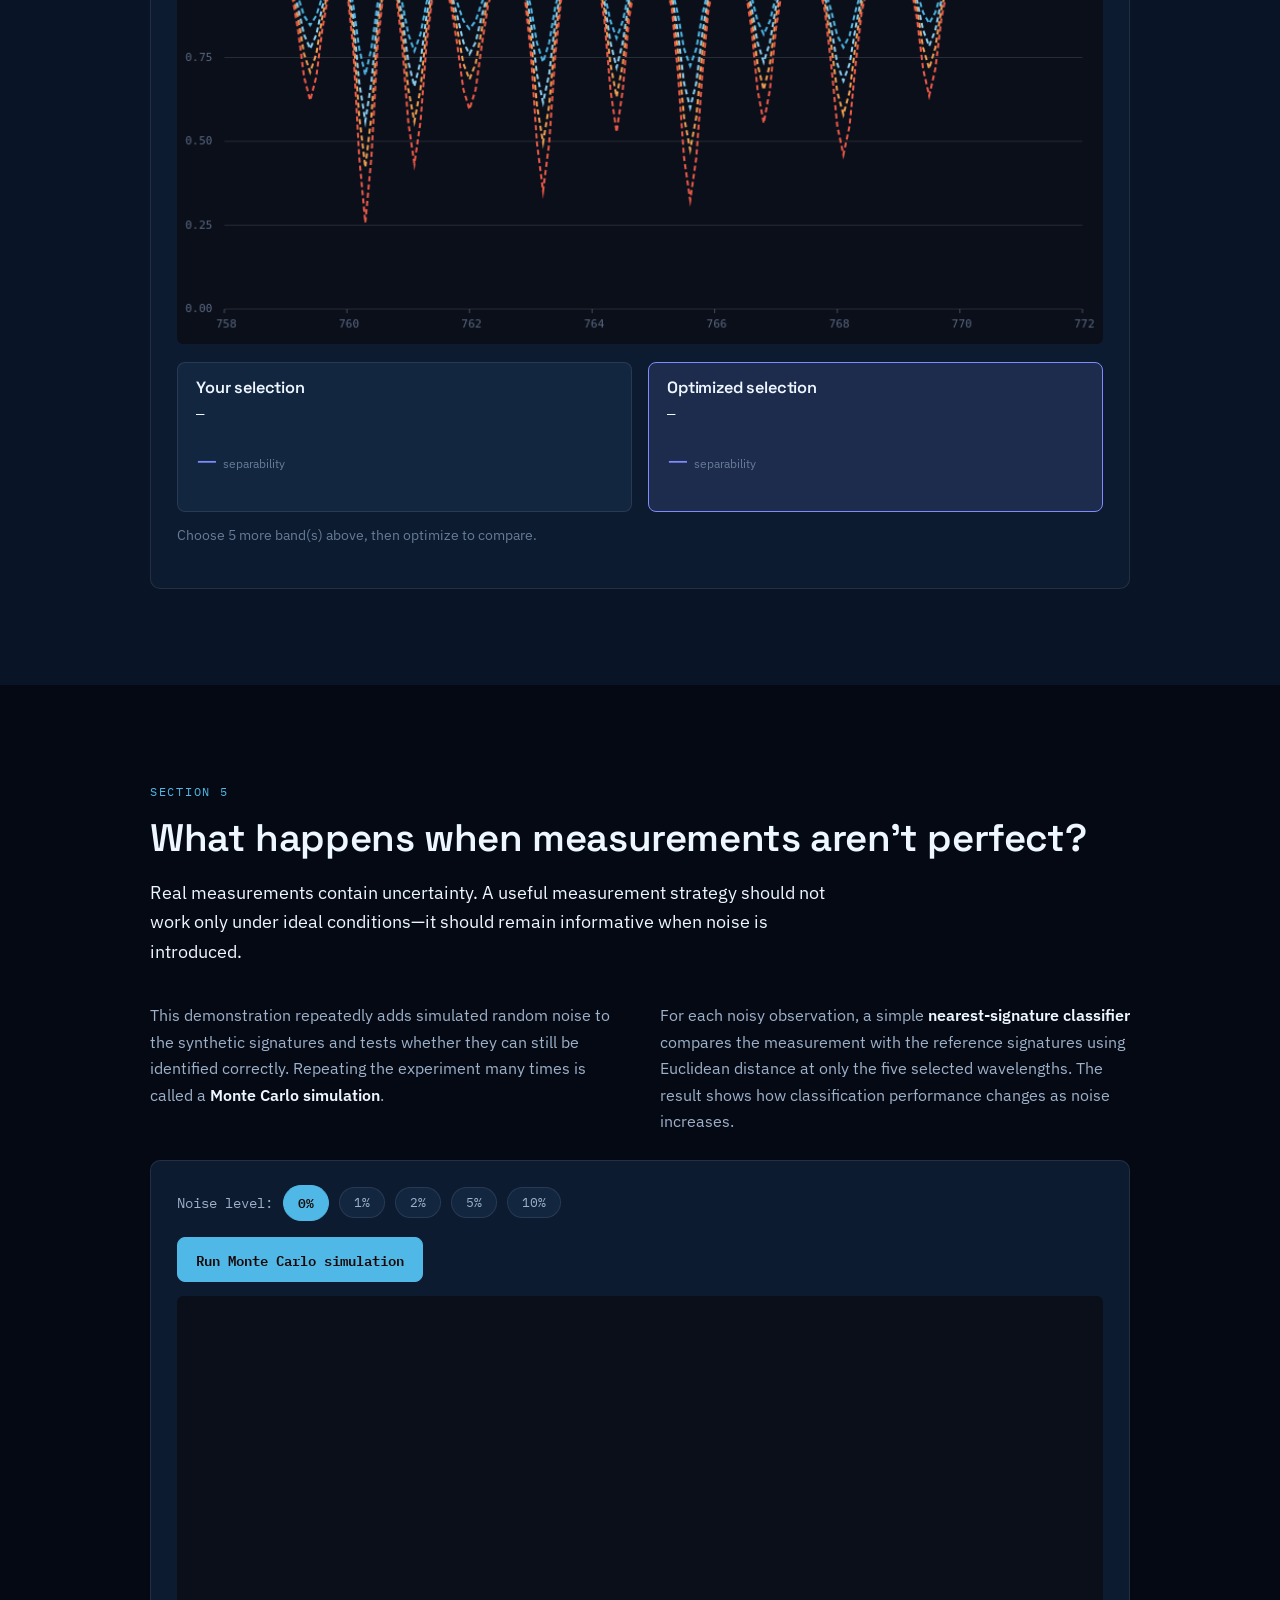
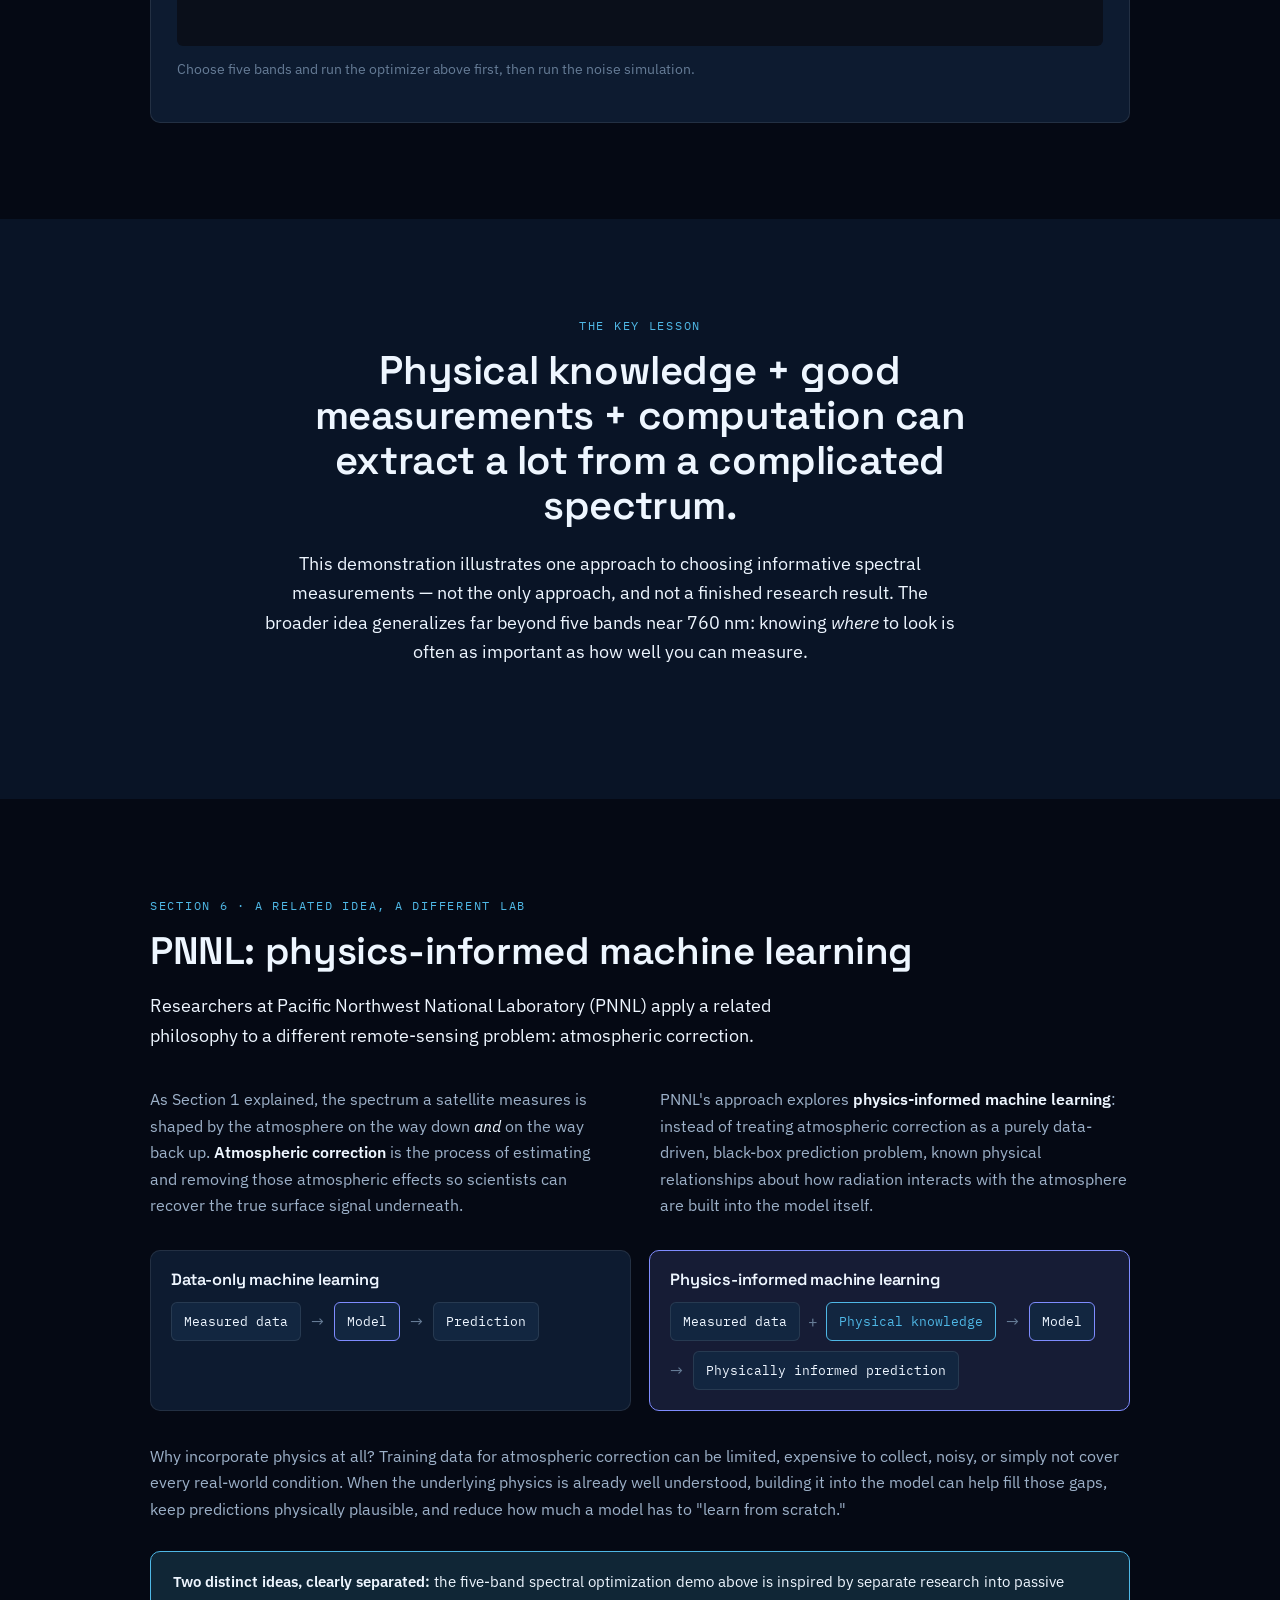
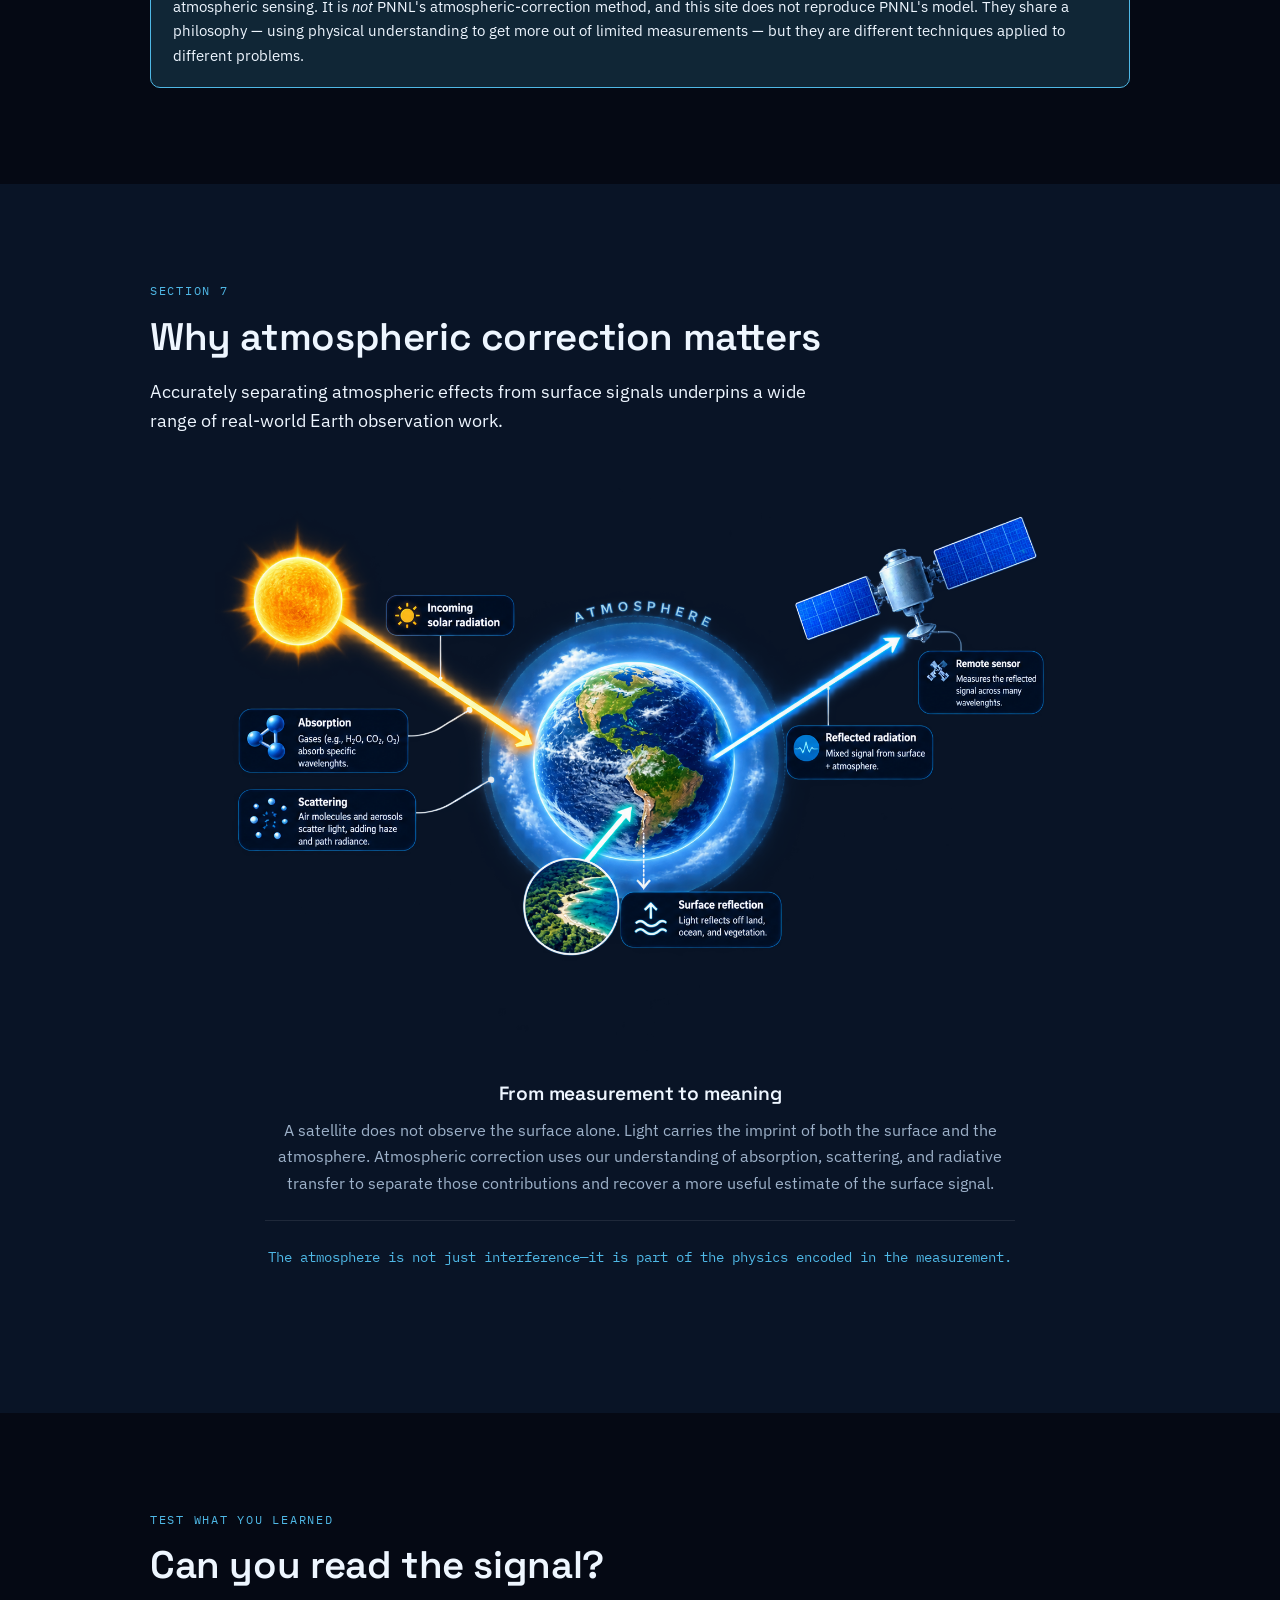
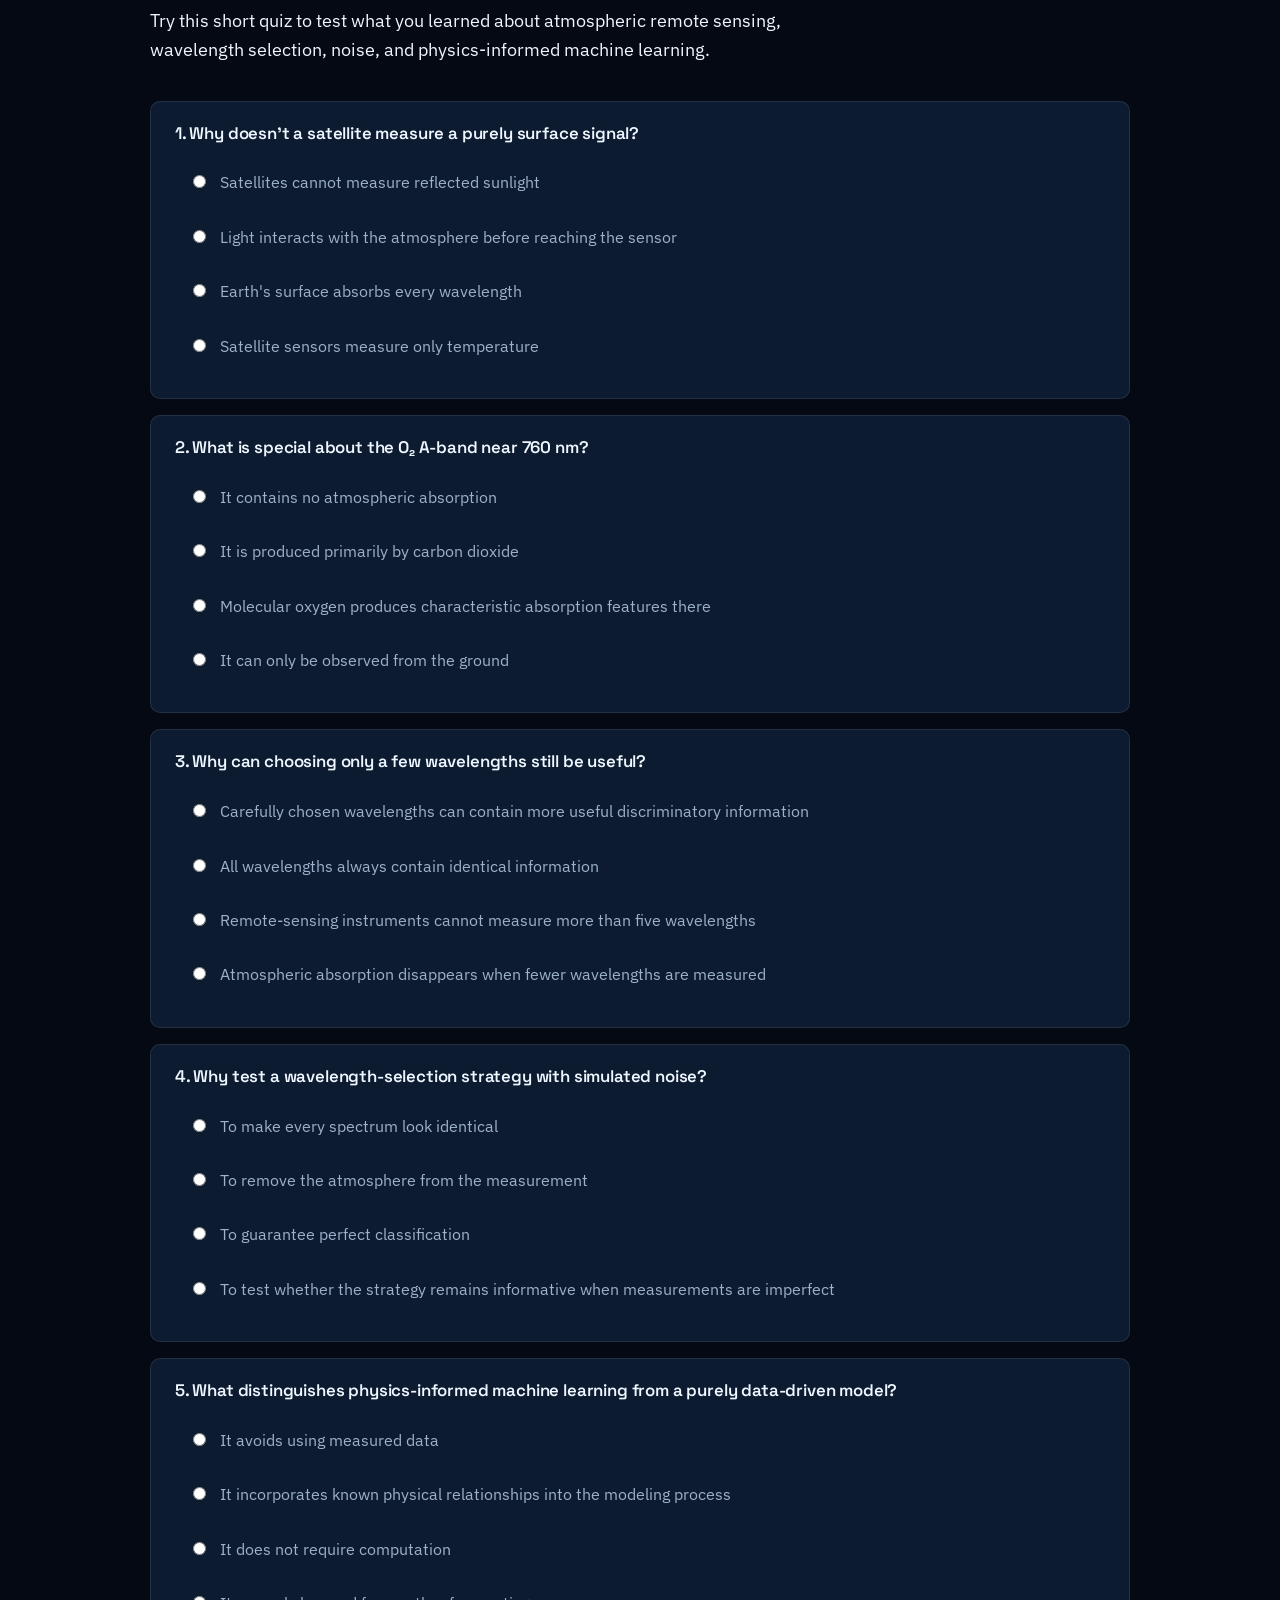
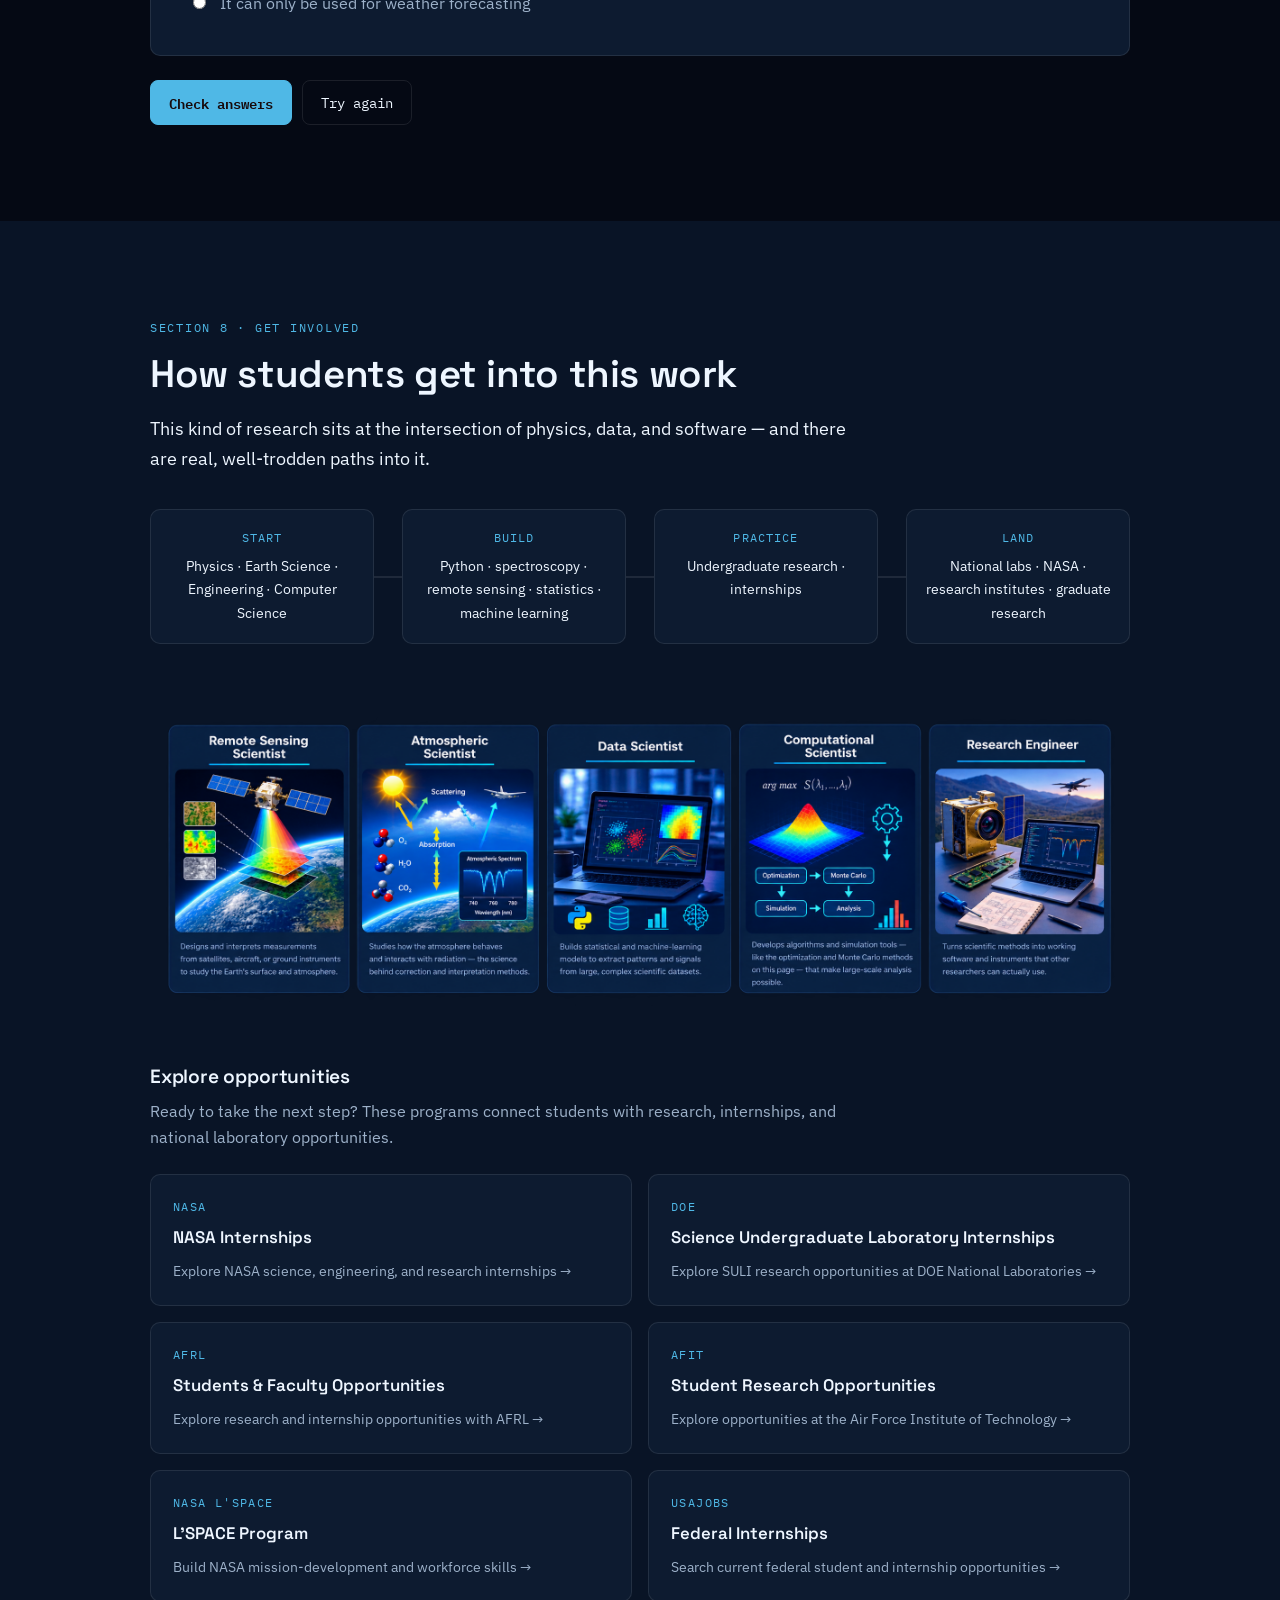
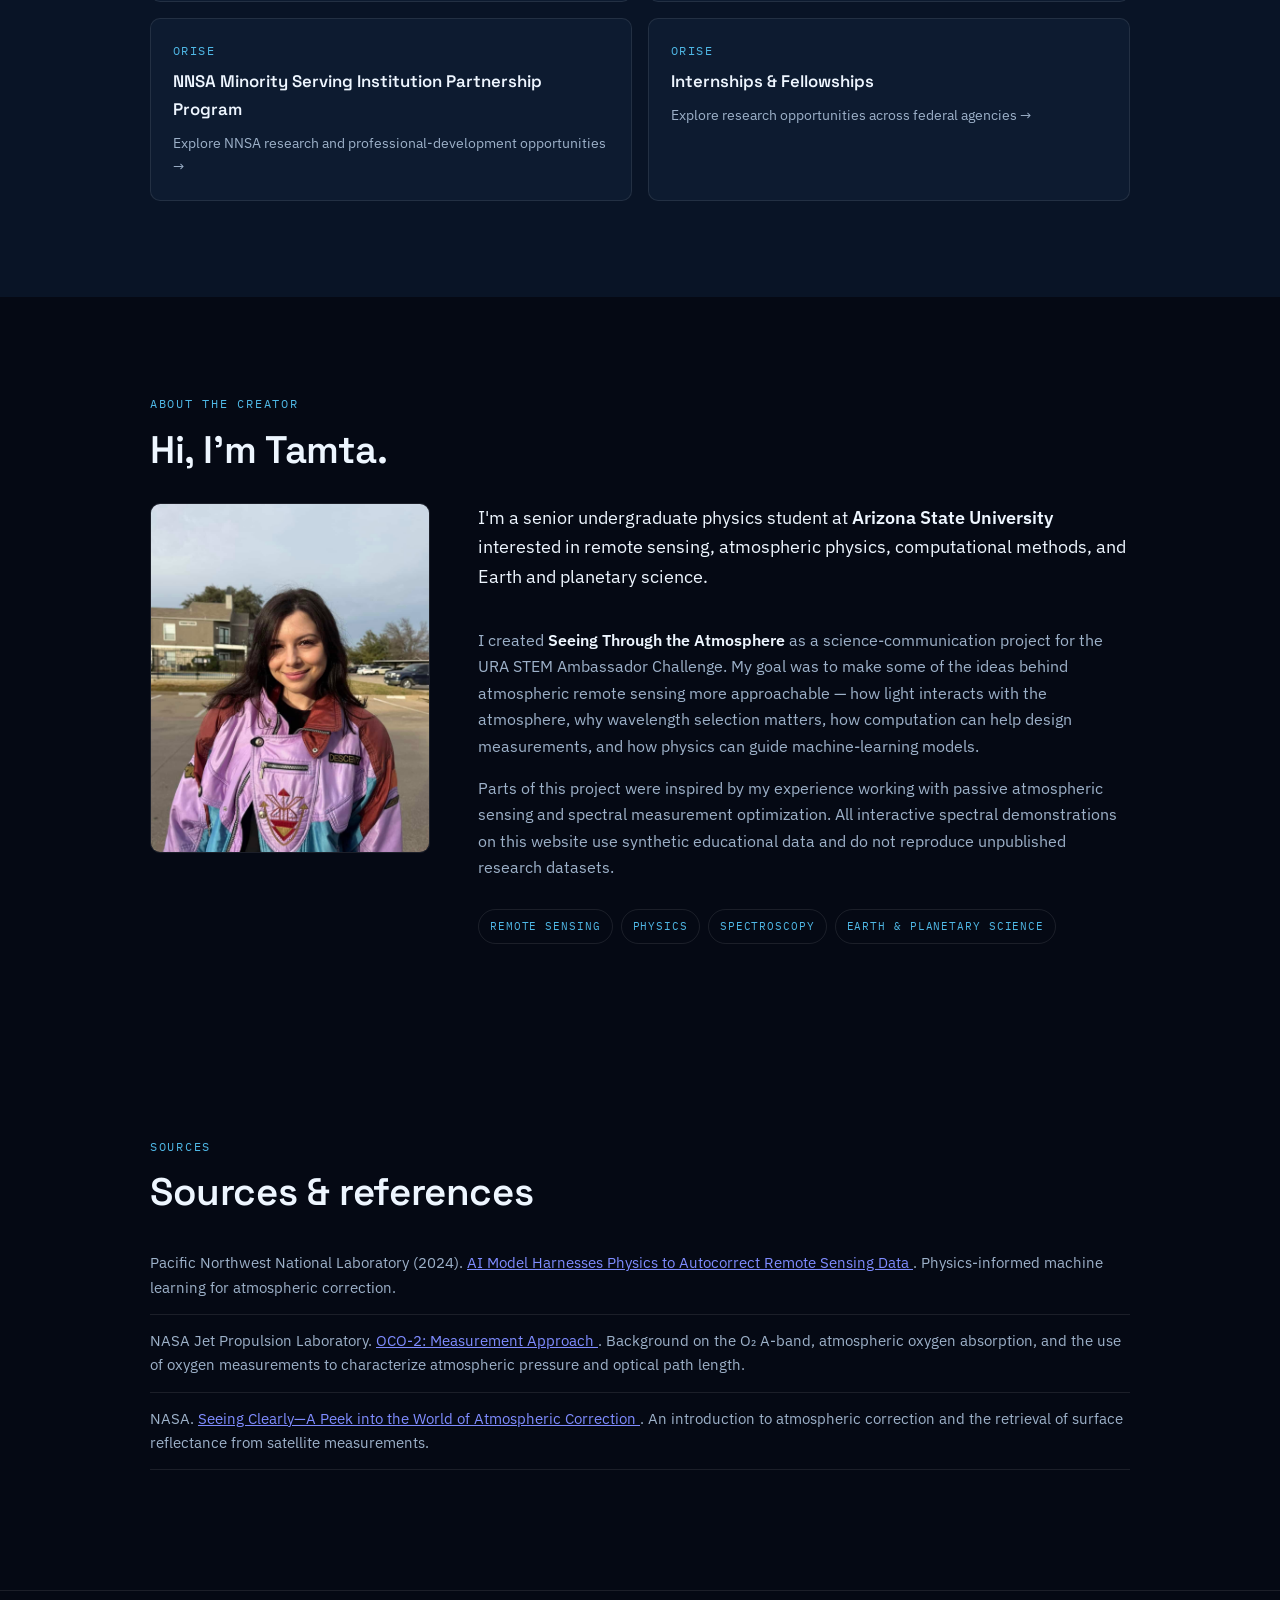
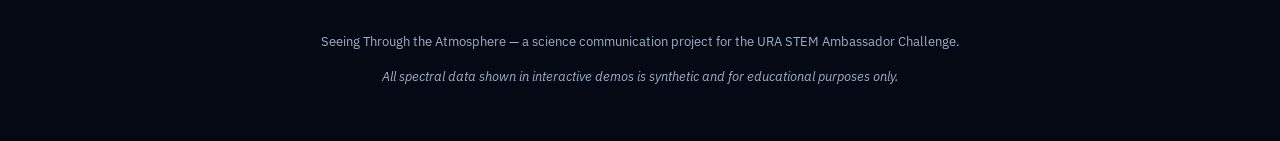
==== commit f7d1e2ce: "Update index.html" ====
--- a/docs/index.html
+++ b/docs/index.html
@@ -1605,10 +1605,10 @@
       <div class="about-creator-text">
 
         <p class="lede">
-          I'm an undergraduate physics student interested in remote sensing,
-          atmospheric physics, computational methods, and Earth and planetary
-          science.
-        </p>
+  I'm a senior undergraduate physics student at
+  <strong>Arizona State University</strong> interested in remote sensing,
+  atmospheric physics, computational methods, and Earth and planetary science.
+</p>
 
         <p>
           I created
